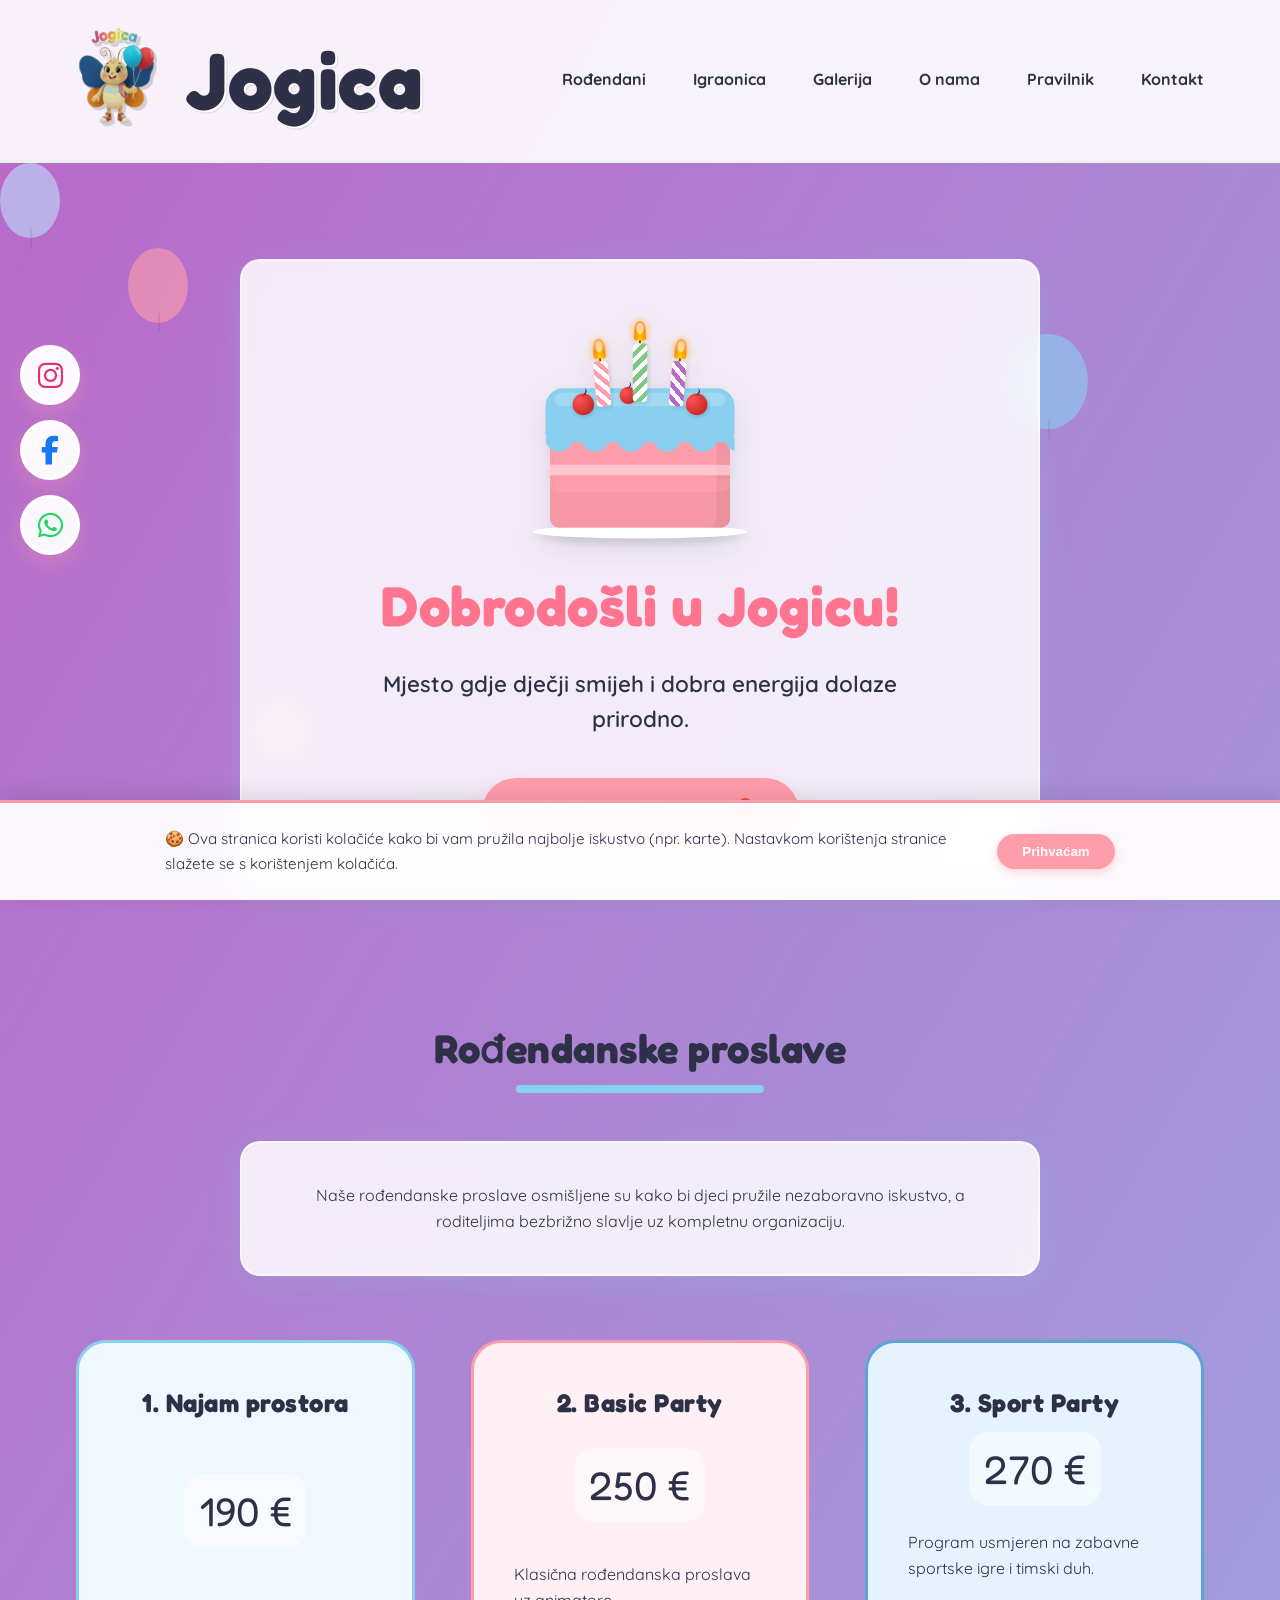
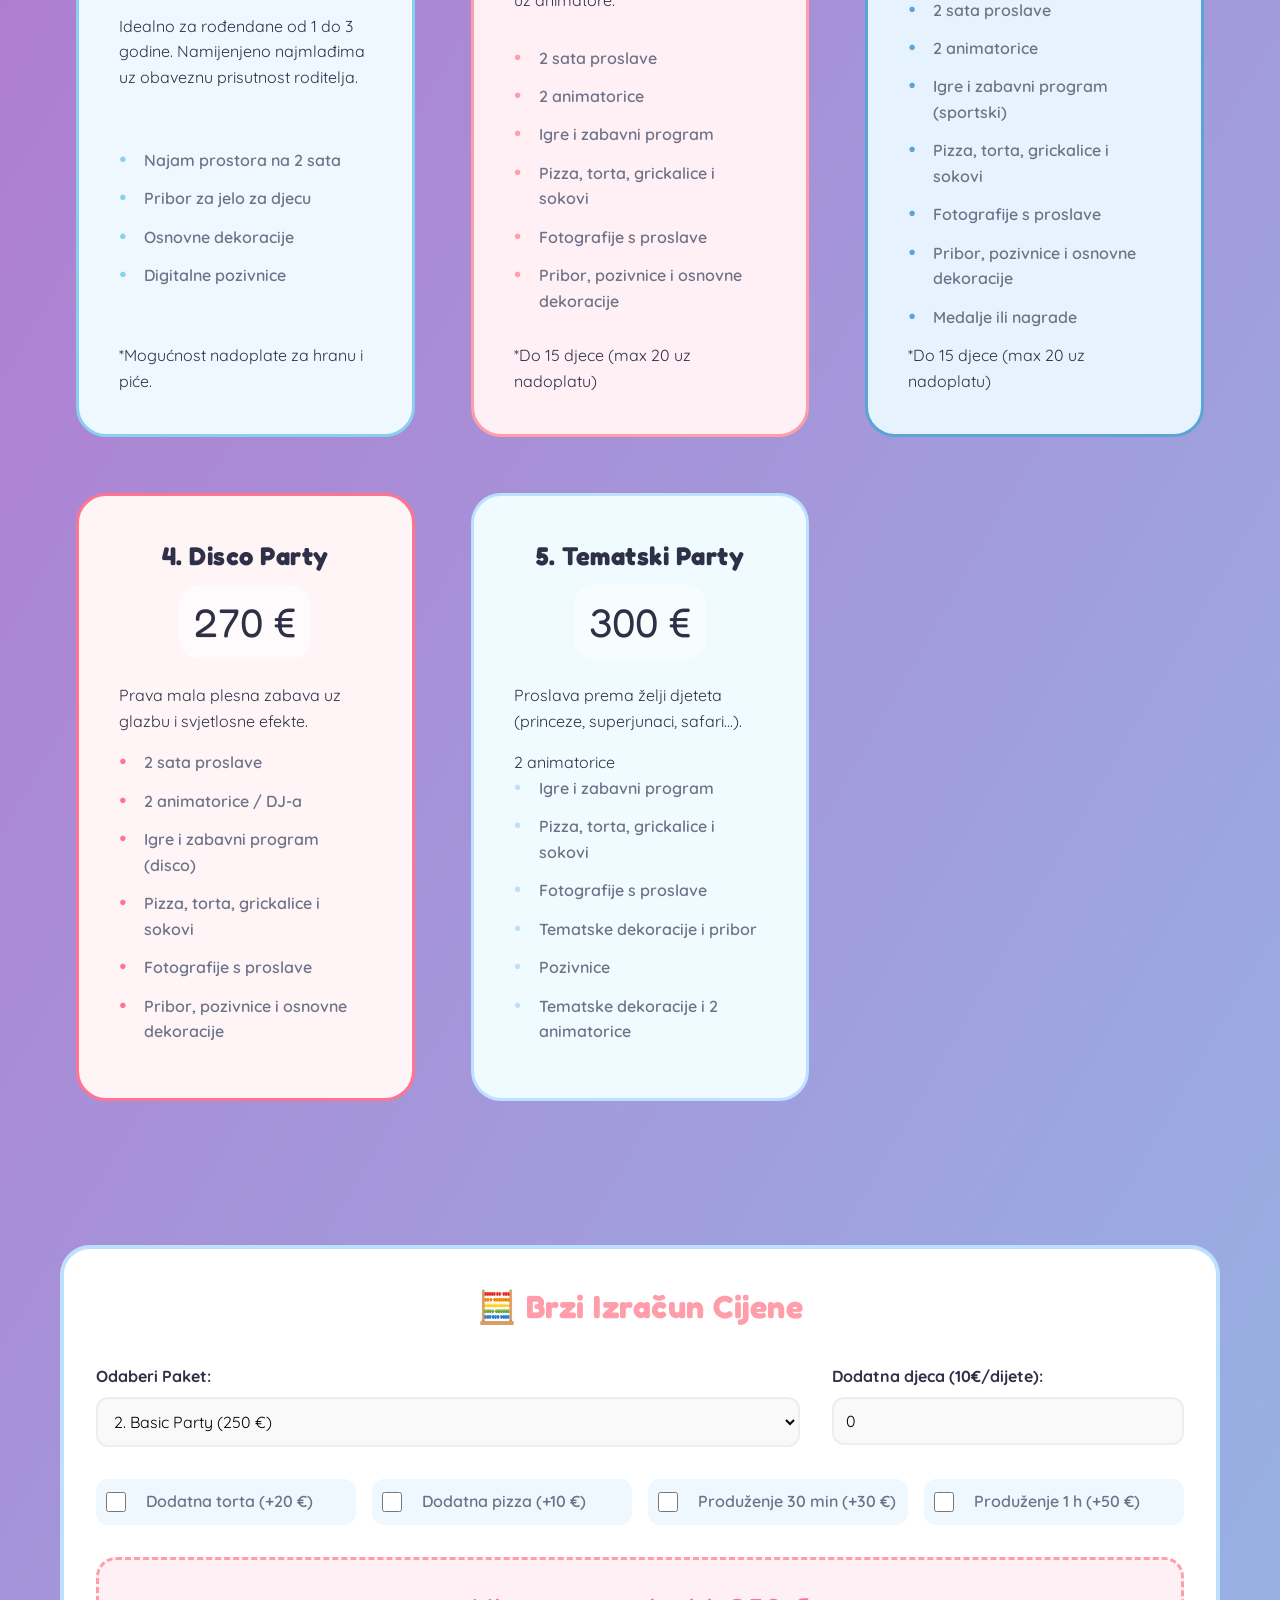
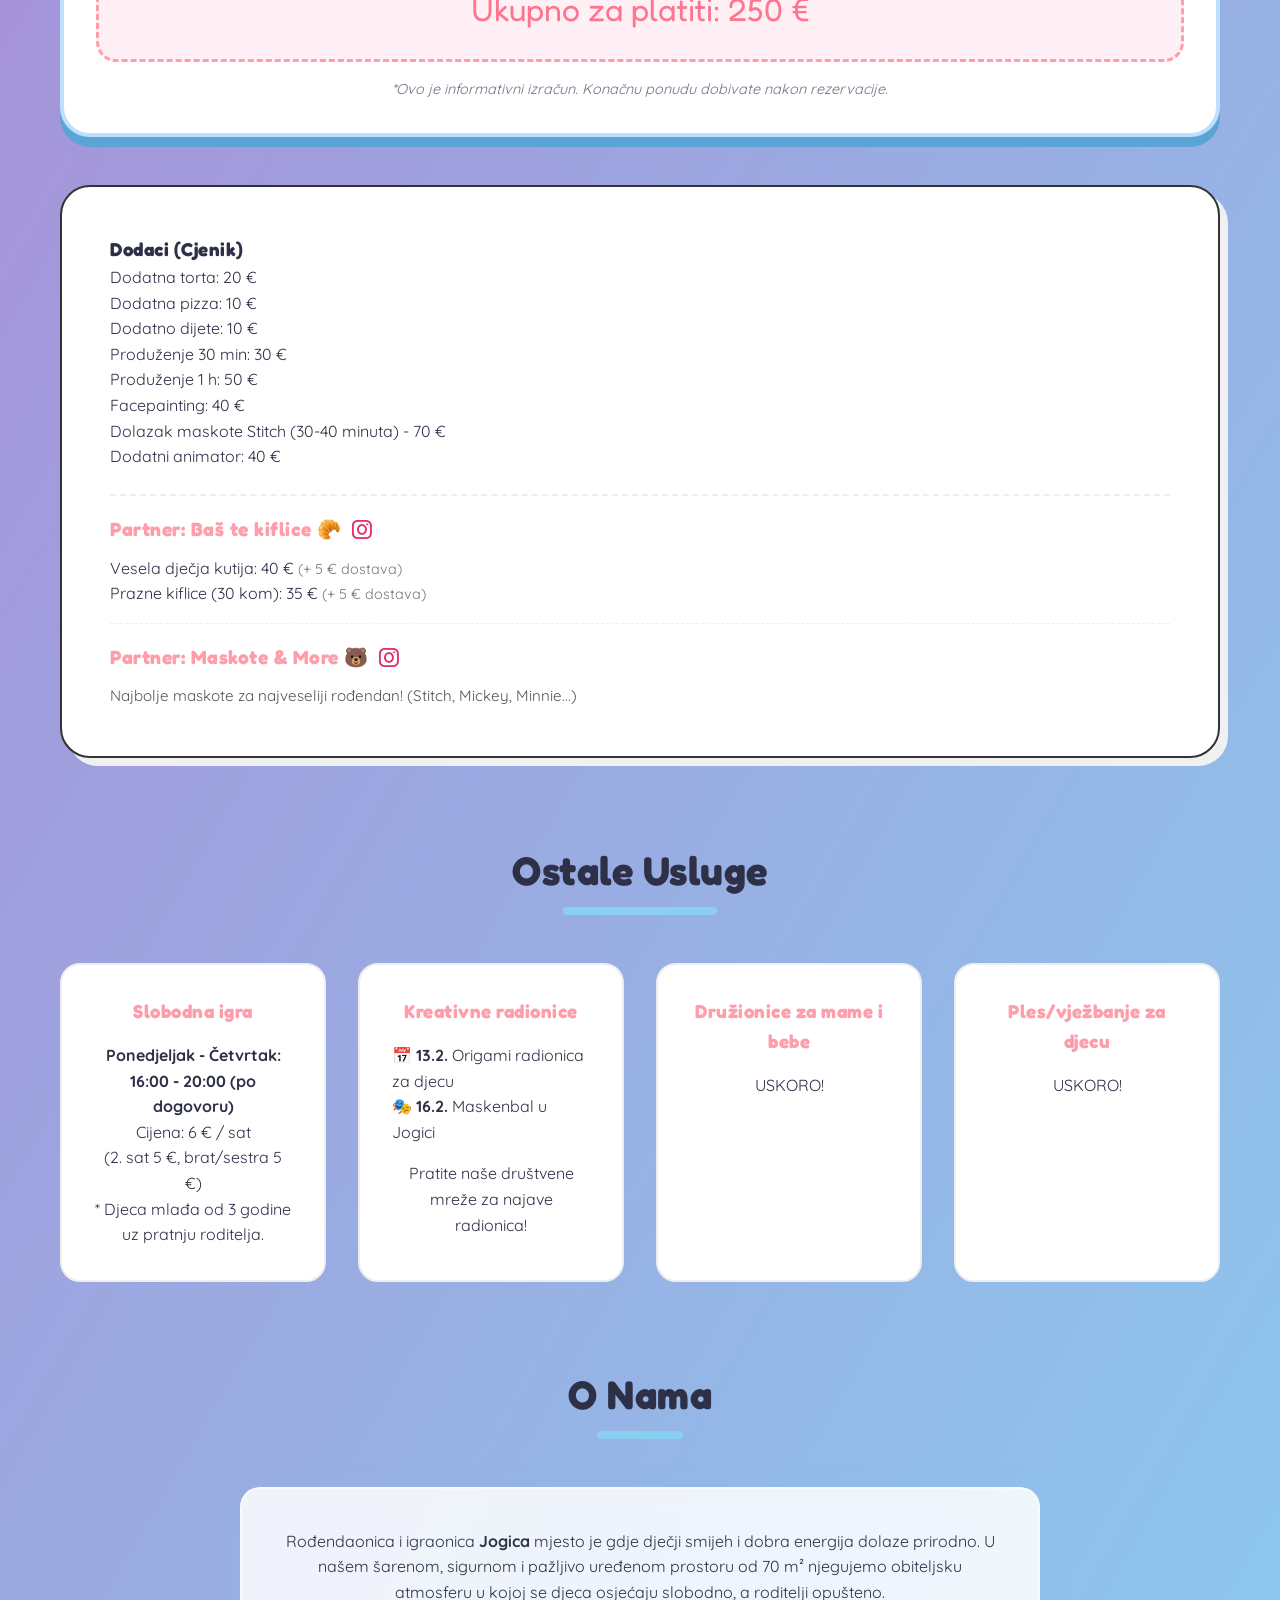
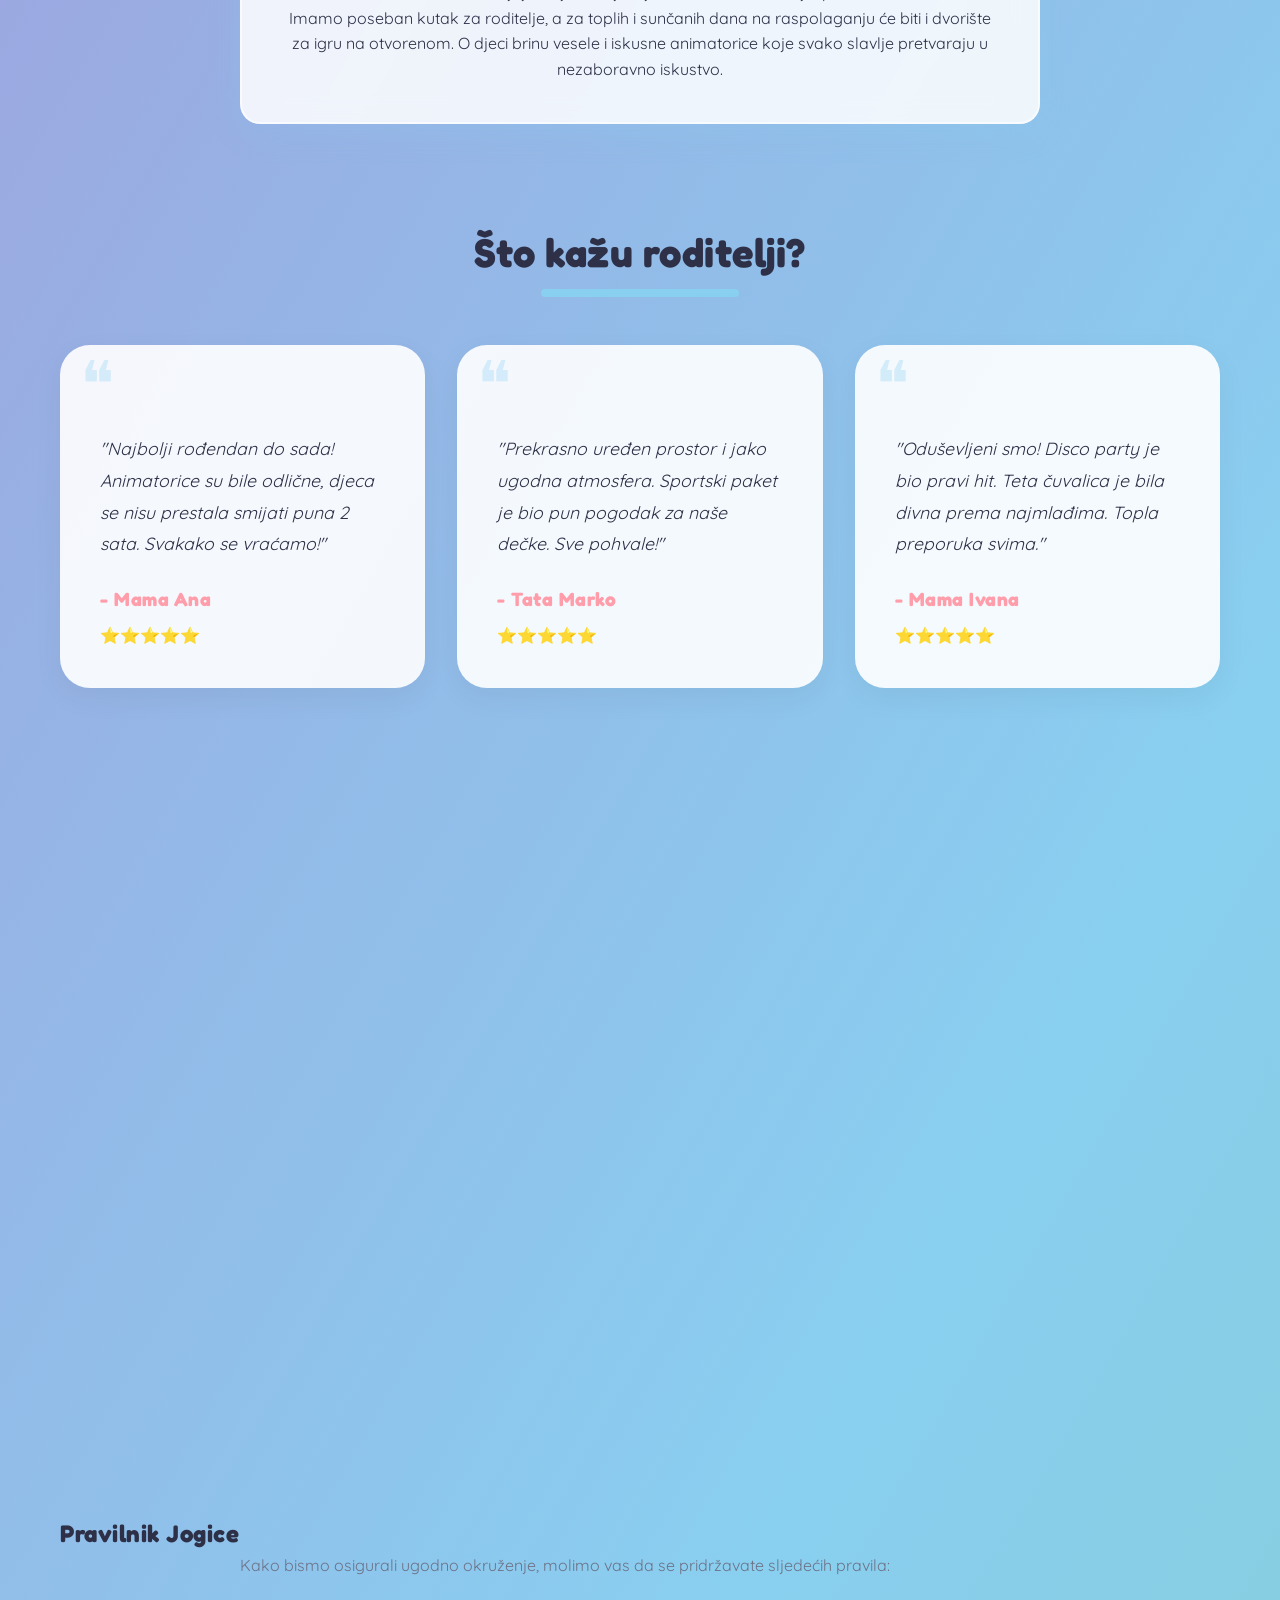
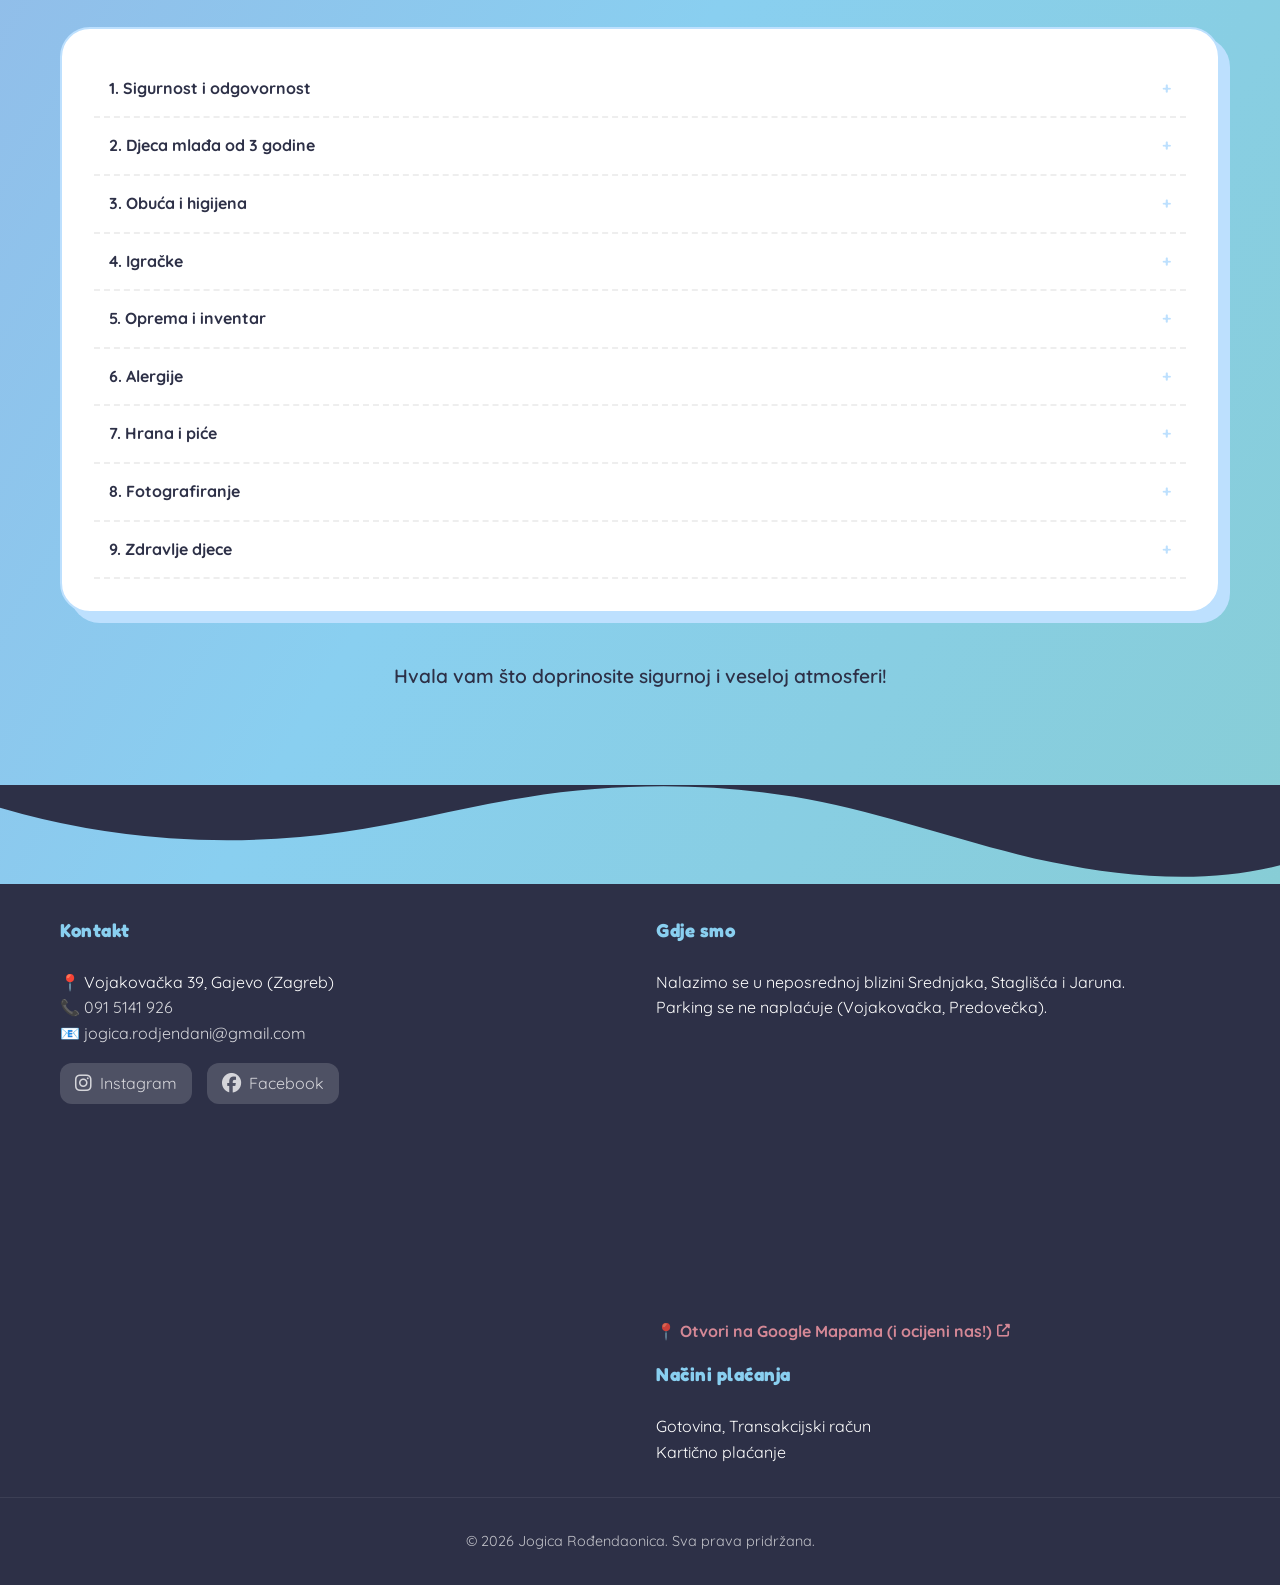
==== index.html @ fac24cbf "Optimize images and add lazy loading to improve performance" ====
<!DOCTYPE html>
<html lang="hr">
<head>
    <meta charset="UTF-8">
    <meta name="viewport" content="width=device-width, initial-scale=1.0">
    
    <!-- SEO Meta Tags -->
    <meta name="description" content="Proslavite nezaboravan dječji rođendan u rođendaonici Jogica u Zagrebu (Gajevo/Jarun). Nudimo tematske, sport i disco proslave uz animatore te svakodnevnu igraonicu. Najbolja zabava za djecu!">
    <meta name="keywords" content="rođendaonica zagreb, igraonica zagreb, dječji rođendani, proslava rođendana, gajevo, jarun, animatori za djecu, disco party, sportski rođendan">
    <meta name="author" content="Jogica">

    <!-- Open Graph / Facebook & WhatsApp (Kako link izgleda kad se dijeli) -->
    <meta property="og:type" content="website">
    <meta property="og:url" content="https://www.jogica.com.hr/">
    <meta property="og:title" content="Jogica - Najbolja Dječja Rođendaonica u Zagrebu">
    <meta property="og:description" content="Rezervirajte nezaboravan rođendan! Sport, Disco ili Tematski party. Igraonica na Jarunu/Gajevom. Klikni za cjenik i pakete!">
    <meta property="og:image" content="https://www.jogica.com.hr/Jogica2png-removebg-preview.png">
    <meta property="og:locale" content="hr_HR">
    
    <link rel="icon" type="image/png" href="Jogica2png-removebg-preview.png">
    <title>Jogica - Dječja Rođendaonica i Igraonica Zagreb | Gajevo & Jarun</title>
    <link rel="stylesheet" href="style.css">
    <link rel="preconnect" href="https://fonts.googleapis.com">
    <link rel="preconnect" href="https://fonts.gstatic.com" crossorigin>
    <link href="https://fonts.googleapis.com/css2?family=Fredoka:wght@300;400;600&family=Quicksand:wght@400;600;700&display=swap&subset=latin-ext" rel="stylesheet">
    <link rel="stylesheet" href="https://cdnjs.cloudflare.com/ajax/libs/font-awesome/6.4.0/css/all.min.css">

    <!-- Canonical URL -->
    <link rel="canonical" href="https://www.jogica.com.hr/">
    
    <!-- SEO & Schema Logic -->
    <script src="seo.js" defer></script>
</head>
<body>

    <header>
        <div class="container header-container">
            <div class="logo">
                <!-- Logo image -->
                <img src="Jogica2png-removebg-preview.png" alt="Jogica Rođendaonica Logo" height="110" width="110" fetchpriority="high"> 
                <h1>Jogica</h1>
            </div>
            <nav>
                <ul>
                    <li><a href="#rodendani">Rođendani</a></li>
                    <li><a href="#igraonica">Igraonica</a></li>
                    <li><a href="galerija.html">Galerija</a></li>
                    <li><a href="#o-nama">O nama</a></li>
                    <li><a href="#pravilnik">Pravilnik</a></li>
                    <li><a href="#kontakt">Kontakt</a></li>
                </ul>
            </nav>
        </div>
    </header>

    <section class="hero">
        <!-- Dekoracije - Baloni i konfeti -->
        <div class="decorations">
            <div class="balloon b-red"></div>
            <div class="balloon b-blue"></div>
            <div class="balloon b-yellow"></div>
            <div class="balloon b-green"></div>
            <div class="confetti c-1"></div>
            <div class="confetti c-2"></div>
            <div class="confetti c-3"></div>
            <div class="confetti c-4"></div>
            <div class="confetti c-5"></div>
        </div>

        <div class="container hero-content">
            <!-- Animated Cake Widget -->
            <div class="cake-box">
                <div class="cake">
                    <div class="icing"></div>
                    <div class="candle candle-1"><div class="flame"></div></div>
                    <div class="candle candle-2"><div class="flame"></div></div>
                    <div class="candle candle-3"><div class="flame"></div></div>
                    <div class="cake-decor">
                        <div class="cherry c1"></div>
                        <div class="cherry c2"></div>
                        <div class="cherry c3"></div>
                    </div>
                </div>
            </div>

            <h2>Dobrodošli u Jogicu!</h2>
            <p>Mjesto gdje dječji smijeh i dobra energija dolaze prirodno.</p>
            <a href="#kontakt" class="btn">Rezerviraj termin 🎈</a>
        </div>
    </section>

    <section id="rodendani" class="services">
        <div class="container">
            <h2 class="section-title">Rođendanske proslave</h2>
            <p class="section-intro">Naše rođendanske proslave osmišljene su kako bi djeci pružile nezaboravno iskustvo, a roditeljima bezbrižno slavlje uz kompletnu organizaciju.</p>

            <div class="packages-grid">
                <!-- Paket 1 -->
                <div class="package-card">
                    <h3>1. Najam prostora</h3>
                    <p class="price">190 €</p>
                    <p class="desc">Idealno za rođendane od 1 do 3 godine. Namijenjeno najmlađima uz obaveznu prisutnost roditelja.</p>
                    <ul>
                        <li>Najam prostora na 2 sata</li>
                        <li>Pribor za jelo za djecu</li>
                        <li>Osnovne dekoracije</li>
                        <li>Digitalne pozivnice</li>
                    </ul>
                    <p class="note">*Mogućnost nadoplate za hranu i piće.</p>
                </div>

                <!-- Paket 2 -->
                <div class="package-card">
                    <h3>2. Basic Party</h3>
                    <p class="price">250 €</p>
                    <p class="desc">Klasična rođendanska proslava uz animatore.</p>
                    <ul>
                        <li>2 sata proslave</li>
                        <li>2 animatorice</li>
                        <li>Igre i zabavni program</li>
                        <li>Pizza, torta, grickalice i sokovi</li>
                        <li>Fotografije s proslave</li>
                        <li>Pribor, pozivnice i osnovne dekoracije</li>
                    </ul>
                    <p class="note">*Do 15 djece (max 20 uz nadoplatu)</p>
                </div>

                <!-- Paket 3 -->
                <div class="package-card featured">
                    <h3>3. Sport Party</h3>
                    <p class="price">270 €</p>
                    <p class="desc">Program usmjeren na zabavne sportske igre i timski duh.</p>
                    <ul>
                        <li>2 sata proslave</li>
                        <li>2 animatorice</li>
                        <li>Igre i zabavni program (sportski)</li>
                        <li>Pizza, torta, grickalice i sokovi</li>
                        <li>Fotografije s proslave</li>
                        <li>Pribor, pozivnice i osnovne dekoracije</li>
                        <li>Medalje ili nagrade</li>
                    </ul>
                    <p class="note">*Do 15 djece (max 20 uz nadoplatu)</p>
                </div>

                <!-- Paket 4 -->
                <div class="package-card">
                    <h3>4. Disco Party</h3>
                    <p class="price">270 €</p>
                    <p class="desc">Prava mala plesna zabava uz glazbu i svjetlosne efekte.</p>
                    <ul>
                        <li>2 sata proslave</li>
                        <li>2 animatorice / DJ-a</li>
                        <li>Igre i zabavni program (disco)</li>
                        <li>Pizza, torta, grickalice i sokovi</li>
                        <li>Fotografije s proslave</li>
                        <li>Pribor, pozivnice i osnovne dekoracije</li>
                    </ul>
                </div>

                <!-- Paket 5 -->
                <div class="package-card">
                    <h3>5. Tematski Party</h3>
                    <p class="price">300 €</p>
                    <p class="desc">Proslava prema želji djeteta (princeze, superjunaci, safari...).</p>
                    <ul>2 animatorice</li>
                        <li>Igre i zabavni program</li>
                        <li>Pizza, torta, grickalice i sokovi</li>
                        <li>Fotografije s proslave</li>
                        <li>Tematske dekoracije i pribor</li>
                        <li>Pozivnice
                        <li>Tematske dekoracije i 2 animatorice</li>
                    </ul>
                </div>
            </div>

            <div class="calculator-section">
                <h3 class="calc-title">🧮 Brzi Izračun Cijene</h3>
                <div class="calculator-box">
                    <div class="calc-row">
                        <div class="form-group">
                            <label for="package-select">Odaberi Paket:</label>
                            <select id="package-select">
                                <option value="190">1. Najam prostora (190 €)</option>
                                <option value="250" selected>2. Basic Party (250 €)</option>
                                <option value="270">3. Sport Party (270 €)</option>
                                <option value="270">4. Disco Party (270 €)</option>
                                <option value="300">5. Tematski Party (300 €)</option>
                            </select>
                        </div>
                        <div class="form-group">
                            <label for="extra-kids">Dodatna djeca (10€/dijete):</label>
                            <input type="number" id="extra-kids" min="0" max="10" value="0">
                        </div>
                    </div>
                    
                    <div class="calc-addons">
                        <label class="checkbox-container">
                            <input type="checkbox" value="20" class="calc-addon">
                            <span class="checkmark"></span> Dodatna torta (+20 €)
                        </label>
                        <label class="checkbox-container">
                            <input type="checkbox" value="10" class="calc-addon">
                            <span class="checkmark"></span> Dodatna pizza (+10 €)
                        </label>
                        <label class="checkbox-container">
                            <input type="checkbox" value="30" class="calc-addon">
                            <span class="checkmark"></span> Produženje 30 min (+30 €)
                        </label>
                        <label class="checkbox-container">
                            <input type="checkbox" value="50" class="calc-addon">
                            <span class="checkmark"></span> Produženje 1 h (+50 €)
                        </label>
                    </div>

                    <div class="total-display">
                        <span>Ukupno za platiti:</span>
                        <span id="calc-total">250</span>
                        <span>€</span>
                    </div>
                    <p class="calc-note">*Ovo je informativni izračun. Konačnu ponudu dobivate nakon rezervacije.</p>
                </div>
            </div>

            <div class="extras">
                <h3>Dodaci (Cjenik)</h3>
                <ul>
                    <li>Dodatna torta: 20 €</li>
                    <li>Dodatna pizza: 10 €</li>
                    <li>Dodatno dijete: 10 €</li>
                    <li>Produženje 30 min: 30 €</li>
                    <li>Produženje 1 h: 50 €</li>
                    <li>Facepainting: 40 €</li>
                    <li>Dolazak maskote Stitch (30-40 minuta) - 70 €</li>
                    <li>Dodatni animator: 40 €</li>
                </ul>

                <div class="partner-section" style="margin-top: 1.5rem; border-top: 2px dashed #eee; padding-top: 1rem;">
                    <h4 style="color: var(--color-primary); margin-bottom: 0.5rem; font-size: 1.2rem; display: flex; align-items: center;">
                        Partner: Baš te kiflice 🥐 
                        <a href="https://www.instagram.com/bas_te_kiflice/" target="_blank" style="margin-left: 10px; color: #E1306C; font-size: 1.4rem; transition: transform 0.2s;" onmouseover="this.style.transform='scale(1.2)'" onmouseout="this.style.transform='scale(1)'" title="Posjetite Instagram">
                            <i class="fab fa-instagram"></i>
                        </a>
                    </h4>
                    <ul>
                        <li>Vesela dječja kutija: 40 € <span style="font-size: 0.9em; color: #777;">(+ 5 € dostava)</span></li>
                        <li>Prazne kiflice (30 kom): 35 € <span style="font-size: 0.9em; color: #777;">(+ 5 € dostava)</span></li>
                    </ul>
                </div>

                <div class="partner-section" style="margin-top: 1rem; border-top: 1px dashed #eee; padding-top: 1rem;">
                    <h4 style="color: var(--color-primary); margin-bottom: 0.5rem; font-size: 1.2rem; display: flex; align-items: center;">
                        Partner: Maskote & More 🐻
                        <a href="https://www.instagram.com/maskote_and_more?igsh=ODZvODVubXhueDNs&utm_source=qr" target="_blank" style="margin-left: 10px; color: #E1306C; font-size: 1.4rem; transition: transform 0.2s;" onmouseover="this.style.transform='scale(1.2)'" onmouseout="this.style.transform='scale(1)'" title="Posjetite Instagram">
                            <i class="fab fa-instagram"></i>
                        </a>
                    </h4>
                    <p style="font-size: 0.95rem; color: #555;">Najbolje maskote za najveseliji rođendan! (Stitch, Mickey, Minnie...)</p>
                </div>
            </div>
        </div>
    </section>

    <section id="igraonica" class="playroom">
        <div class="container">
            <h2 class="section-title">Ostale Usluge</h2>
            
            <div class="service-row">
                <div class="service-item">
                    <h3>Slobodna igra</h3>
                    <p><strong>Ponedjeljak - Četvrtak: 16:00 - 20:00 (po dogovoru)</strong></p>
                    <p>Cijena: 6 € / sat </p>
                    <p>(2. sat 5 €, brat/sestra 5 €)</p>
                    <p class="small">* Djeca mlađa od 3 godine uz pratnju roditelja.</p>
                </div>
                <div class="service-item">
                    <h3>Kreativne radionice</h3>
                    <ul class="workshop-list" style="list-style: none; padding: 0; margin-bottom: 1rem; text-align: left;">
                        <li>📅 <strong>13.2.</strong> Origami radionica za djecu</li>
                        <li>🎭 <strong>16.2.</strong> Maskenbal u Jogici</li>
                    </ul>
                    <p>Pratite naše društvene mreže za najave radionica!</p>
                </div>
                <div class="service-item coming-soon">
                    <h3>Družionice za mame i bebe</h3>
                    <p>USKORO!</p>
                </div>
                <div class="service-item coming-soon">
                    <h3>Ples/vježbanje za djecu</h3>
                    <p>USKORO!</p>
                </div>
            </div>
        </div>
    </section>

    <section id="o-nama" class="about">
        <div class="container">
            <h2 class="section-title">O Nama</h2>
            <div class="about-content">
                <p>Rođendaonica i igraonica <strong>Jogica</strong> mjesto je gdje dječji smijeh i dobra energija dolaze prirodno. U našem šarenom, sigurnom i pažljivo uređenom prostoru od 70 m² njegujemo obiteljsku atmosferu u kojoj se djeca osjećaju slobodno, a roditelji opušteno.</p>
                <p>Imamo poseban kutak za roditelje, a za toplih i sunčanih dana na raspolaganju će biti i dvorište za igru na otvorenom. O djeci brinu vesele i iskusne animatorice koje svako slavlje pretvaraju u nezaboravno iskustvo.</p>
            </div>
        </div>
    </section>

    <section class="testimonials">
        <div class="container">
            <h2 class="section-title">Što kažu roditelji?</h2>
            <div class="testimonial-grid">
                <div class="testimonial-card">
                    <div class="quote-icon">❝</div>
                    <p>"Najbolji rođendan do sada! Animatorice su bile odlične, djeca se nisu prestala smijati puna 2 sata. Svakako se vraćamo!"</p>
                    <h4>- Mama Ana</h4>
                    <div class="stars">⭐⭐⭐⭐⭐</div>
                </div>
                <div class="testimonial-card">
                    <div class="quote-icon">❝</div>
                    <p>"Prekrasno uređen prostor i jako ugodna atmosfera. Sportski paket je bio pun pogodak za naše dečke. Sve pohvale!"</p>
                    <h4>- Tata Marko</h4>
                    <div class="stars">⭐⭐⭐⭐⭐</div>
                </div>
                <div class="testimonial-card">
                    <div class="quote-icon">❝</div>
                    <p>"Oduševljeni smo! Disco party je bio pravi hit. Teta čuvalica je bila divna prema najmlađima. Topla preporuka svima."</p>
                    <h4>- Mama Ivana</h4>
                    <div class="stars">⭐⭐⭐⭐⭐</div>
                </div>
            </div>
        </div>
    </section>

    <section id="galerija" class="gallery-preview" style="text-align: center; padding: 4rem 1rem; background-color: var(--color-bg);">
        <div class="container">
            <h2 class="section-title">Galerija</h2>
            <p class="section-intro">Želite vidjeti više? Zavirite u našu fotogaleriju!</p>
            
            <div class="gallery-preview-grid" style="display: grid; grid-template-columns: repeat(auto-fit, minmax(150px, 1fr)); gap: 1rem; max-width: 800px; margin: 2rem auto; opacity: 0.8;">
                <!-- Samo 4 male slike kao "teaser" -->
                <img src="Galerija/slika1.jpg" style="width: 100%; border-radius: 10px; aspect-ratio: 1; object-fit: cover;" alt="Preview 1" loading="lazy" decoding="async">
                <img src="Galerija/slika3.jpg" style="width: 100%; border-radius: 10px; aspect-ratio: 1; object-fit: cover;" alt="Preview 2" loading="lazy" decoding="async">
                <img src="Galerija/slika7.jpg" style="width: 100%; border-radius: 10px; aspect-ratio: 1; object-fit: cover;" alt="Preview 3" loading="lazy" decoding="async">
                <img src="Galerija/slika10.jpeg" style="width: 100%; border-radius: 10px; aspect-ratio: 1; object-fit: cover;" alt="Preview 4" loading="lazy" decoding="async">
            </div>

            <a href="galerija.html" class="btn" style="margin-top: 1rem;">📂 Otvori cijelu galeriju</a>
        </div>
    </section>

    <section id="pravilnik" class="rules">
        <div class="container">
            <h2>Pravilnik Jogice</h2>
            <p class="rules-intro">Kako bismo osigurali ugodno okruženje, molimo vas da se pridržavate sljedećih pravila:</p>
            
            <div class="rule-list">
                <details>
                    <summary>1. Sigurnost i odgovornost</summary>
                    <p>Roditelji/skrbnici su odgovorni za svoju djecu tijekom boravka u igraonici. Jogica ne preuzima odgovornost za eventualne ozljede.</p>
                </details>
                <details>
                    <summary>2. Djeca mlađa od 3 godine</summary>
                    <p>Djeca mlađa od 3 godine ne mogu boraviti u igraonici bez pratnje roditelja ili druge odrasle osobe.</p>
                </details>
                <details>
                    <summary>3. Obuća i higijena</summary>
                    <p>Ulazak je moguć isključivo bez obuće (obavezne čarapice / papučice). Molimo pazite na osobnu higijenu i zdravlje.</p>
                </details>
                <details>
                    <summary>4. Igračke</summary>
                    <p>Igračke se ne smiju iznositi van. Molimo ne donositi vlastite igračke radi sigurnosti i mogućih oštećenja.</p>
                </details>
                <details>
                    <summary>5. Oprema i inventar</summary>
                    <p>Molimo čuvajte opremu. Namjerno oštećenje može rezultirati naknadom štete.</p>
                </details>
                <details>
                    <summary>6. Alergije</summary>
                    <p>Osoblje mora biti obaviješteno o alergijama, ali odgovornost praćenja ostaje na roditeljima.</p>
                </details>
                <details>
                    <summary>7. Hrana i piće</summary>
                    <p>Konzumacija je dozvoljena samo na predviđenim mjestima.</p>
                </details>
                <details>
                    <summary>8. Fotografiranje</summary>
                    <p>Fotografiranje tuđe djece samo uz suglasnost. Promotivne fotografije Jogice štite identitet djece.</p>
                </details>
                <details>
                    <summary>9. Zdravlje djece</summary>
                    <p>Molimo ne dovodite bolesnu djecu (temperatura, osip, zarazne bolesti) radi zaštite drugih.</p>
                </details>
            </div>
            <p style="text-align: center; margin-top: 3rem; font-size: 1.2rem; font-weight: 600;">Hvala vam što doprinosite sigurnoj i veseloj atmosferi!</p>
        </div>
    </section>

    <footer id="kontakt">
        <div class="custom-shape-divider-top-1">
            <svg data-name="Layer 1" xmlns="http://www.w3.org/2000/svg" viewBox="0 0 1200 120" preserveAspectRatio="none">
                <path d="M321.39,56.44c58-10.79,114.16-30.13,172-41.86,82.39-16.72,168.19-17.73,250.45-.39C823.78,31,906.67,72,985.66,92.83c70.05,18.48,146.53,26.09,214.34,3V0H0V27.35A600.21,600.21,0,0,0,321.39,56.44Z" class="shape-fill"></path>
            </svg>
        </div>

        <div class="container footer-content">
            <div class="contact-info">
                <h3>Kontakt</h3>
                <p>📍 Vojakovačka 39, Gajevo (Zagreb)</p>
                <p>📞 <a href="tel:09151419526">091 5141 926</a></p>
                <p>📧 <a href="mailto:jogica.rodjendani@gmail.com">jogica.rodjendani@gmail.com</a></p>
                <div class="socials">
                    <a href="https://www.instagram.com/jogica_rodjendani?igsh=eXF3aDRub3l2bG05" target="_blank"><i class="fab fa-instagram"></i> Instagram</a>
                    <a href="https://www.facebook.com/profile.php?id=61586480799781" target="_blank"><i class="fab fa-facebook"></i> Facebook</a>
                </div>
            </div>
            <div class="location">
                <h3>Gdje smo</h3>
                <p>Nalazimo se u neposrednoj blizini Srednjaka, Staglišća i Jaruna.</p>
                <p style="margin-bottom: 1.5rem;">Parking se ne naplaćuje (Vojakovačka, Predovečka).</p>
                <!-- Google Maps Embed -->
                <div class="map-placeholder">
                    <iframe 
                        src="https://www.google.com/maps/embed?pb=!1m18!1m12!1m3!1d2781.7977464165565!2d15.9317586!3d45.7903259!2m3!1f0!2f0!3f0!3m2!1i1024!2i768!4f13.1!3m3!1m2!1s0x4765d1d64024345d%3A0xc6383607062130e5!2sVojakova%C4%8Dka%20ul.%2039%2C%2010000%2C%20Zagreb!5e0!3m2!1shr!2shr!4v1709650000000!5m2!1shr!2shr" 
                        width="100%" 
                        height="250" 
                        style="border:0; border-radius: 15px;" 
                        allowfullscreen="" 
                        loading="lazy" 
                        referrerpolicy="no-referrer-when-downgrade">
                    </iframe>
                </div>
                
                <!-- Google Maps Link -->
                <p style="margin-top: 1rem;">
                    <a href="https://maps.app.goo.gl/H48i4TfyJAnVXXnC7" target="_blank" style="color: var(--color-primary); font-weight: bold; display: inline-flex; align-items: center; gap: 5px;">
                         📍 Otvori na Google Mapama (i ocijeni nas!) <i class="fas fa-external-link-alt" style="font-size: 0.8em;"></i>
                    </a>
                </p>

                <!-- Payment Methods Placeholder -->
                 <div style="margin-top: 1rem;">
                    <h3>Načini plaćanja</h3>
                    <p>Gotovina, Transakcijski račun</p>
                    <p>Kartično plaćanje</p>
                 </div>
            </div>
        </div>
        <div class="copyright">
            <p>&copy; 2026 Jogica Rođendaonica. Sva prava pridržana.</p>
        </div>
    </footer>

    <div class="social-sidebar">
        <a href="https://www.instagram.com/jogica_rodjendani?igsh=eXF3aDRub3l2bG05" target="_blank" class="social-icon instagram" aria-label="Instagram">
            <i class="fab fa-instagram"></i>
        </a>
        <a href="https://www.facebook.com/profile.php?id=61586480799781" target="_blank" class="social-icon facebook" aria-label="Facebook">
            <i class="fab fa-facebook-f"></i>
        </a>
        <a href="https://wa.me/385915141926" target="_blank" class="social-icon whatsapp" aria-label="WhatsApp">
            <i class="fab fa-whatsapp"></i>
        </a>
    </div>

    <button id="scrollToTopBtn" title="Go to top">⬆️</button>

    <!-- Cookie Consent Banner -->
    <div id="cookieBanner" class="cookie-banner">
        <p>🍪 Ova stranica koristi kolačiće kako bi vam pružila najbolje iskustvo (npr. karte). Nastavkom korištenja stranice slažete se s korištenjem kolačića.</p>
        <button id="acceptCookies" class="cookie-btn">Prihvaćam</button>
    </div>

    <!-- Lightbox Modal -->
    <div id="lightbox" class="lightbox">
        <button class="lightbox-close">&times;</button>
        <img class="lightbox-content" id="lightbox-img" alt="Uvećana slika">
        <div id="lightbox-caption" class="lightbox-caption"></div>
    </div>

    <script src="script.js"></script>
</body>
</html>
---- style.css ----
:root {
    /* Candy Color Palette - Baby Blue & Rose Edition */
    --color-bg: #FDFCF5; /* Soft warm white */
    --color-primary: #FF9EAA; /* Baby Rose - main */
    --color-primary-dark: #FF758F;
    --color-secondary: #89CFF0; /* Baby Blue - main */
    --color-secondary-dark: #5CA4D6;
    --color-accent: #BDE0FE; /* Light Baby Blue */
    --color-success: #FFC4D6; /* Light Baby Rose */
    --color-text: #2D3047;
    --color-text-light: #6D7287;
    
    /* Layout */
    --radius-xl: 30px;
    --radius-lg: 20px;
    --radius-md: 12px;
    
    /* Typography */
    --font-heading: 'Fredoka', 'Quicksand', sans-serif;
    --font-body: 'Quicksand', sans-serif;
}

* {
    box-sizing: border-box;
    margin: 0;
    padding: 0;
}

html {
    scroll-behavior: smooth;
    scroll-padding-top: 100px; /* Offset for sticky header */
    overflow-x: hidden; /* Critical for mobile */
    width: 100%;
}

body {
    font-family: var(--font-body);
    /* Dynamic Candy Gradient - Matching the cheerful logo colors */
    background: linear-gradient(300deg, #FF9EAA, #FFD54F, #81C784, #89CFF0, #BA68C8);
    background-size: 300% 300%;
    animation: gradientBG 20s ease infinite;
    will-change: background-position;
    color: var(--color-text);
    line-height: 1.6;
    overflow-x: hidden;
    width: 100%;
}

@keyframes gradientBG {
    0% { background-position: 0% 50%; }
    50% { background-position: 100% 50%; }
    100% { background-position: 0% 50%; }
}

h1, h2, h3, h4 {
    font-family: var(--font-heading);
    color: var(--color-text);
    letter-spacing: 0.5px;
}

a {
    text-decoration: none;
}

ul {
    list-style: none;
}

.container {
    max-width: 1200px;
    margin: 0 auto;
    padding: 0 20px;
}

/* --- PLAYFUL HEADER --- */
header {
    background: rgba(255,255,255,0.9);
    backdrop-filter: blur(8px);
    padding: 1rem 0;
    position: sticky;
    top: 0;
    z-index: 1000;
    border-bottom: 3px solid #F0F0F0;
}

.header-container {
    display: flex;
    justify-content: space-between;
    align-items: center;
}

.logo {
    font-size: 2.5rem;
    font-weight: 700;
    color: var(--color-primary);
    display: flex;
    align-items: center;
    text-shadow: 2px 2px 0px #FFF, 3px 3px 0px rgba(0,0,0,0.1);
    transition: transform 0.3s ease;
}

.logo:hover {
    transform: scale(1.02);
}

.logo img {
    height: 110px;
    margin-right: 15px;
    filter: drop-shadow(3px 3px 0px rgba(0,0,0,0.15));
    transition: transform 0.4s cubic-bezier(0.34, 1.56, 0.64, 1);
}

.logo:hover img {
    transform: rotate(10deg) scale(1.1);
}

nav ul {
    display: flex;
    gap: 15px;
}

nav a {
    color: var(--color-text);
    font-weight: 700;
    padding: 8px 16px;
    border-radius: var(--radius-md);
    transition: all 0.2s cubic-bezier(0.68, -0.55, 0.27, 1.55);
}

nav a:hover {
    background-color: var(--color-accent);
    color: #fff;
    transform: translateY(-3px);
    box-shadow: 0 4px 0 #0FA9E6; /* 3D Border Bottom */
}

nav a.active-link {
    color: var(--color-primary);
}

/* --- HERO SECTION WITH BOUNCE & FLOAT --- */
.hero {
    text-align: center;
    padding: 6rem 1rem;
    position: relative;
    overflow: hidden;
}

.hero h2 {
    font-size: 3.5rem;
    margin-bottom: 1rem;
    color: var(--color-text);
    /* Entrance Animation */
    animation: fadeInUp 0.8s ease-out;
}

.hero p {
    font-size: 1.4rem;
    margin-bottom: 2.5rem;
    color: var(--color-text-light);
    max-width: 600px;
    margin-left: auto;
    margin-right: auto;
    animation: fadeInUp 0.8s ease-out 0.2s backwards;
}

/* 3D Poppy Button */
.btn {
    display: inline-block;
    background-color: var(--color-primary);
    color: white;
    font-family: var(--font-heading);
    font-size: 1.25rem;
    padding: 15px 40px;
    border-radius: 50px;
    border: none;
    border-bottom: 6px solid var(--color-primary-dark);
    transition: all 0.1s;
    cursor: pointer;
    box-shadow: 0 10px 20px rgba(255, 139, 167, 0.3);
    animation: fadeInUp 0.8s ease-out 0.4s backwards;
    text-transform: uppercase;
    letter-spacing: 1px;
}

.btn:hover {
    transform: translateY(-2px);
    filter: brightness(110%);
}

.btn:active {
    transform: translateY(4px);
    border-bottom-width: 0;
    box-shadow: none;
}

/* Decorations - Floating Elements */
.decorations {
    position: absolute;
    top: 0; left: 0; width: 100%; height: 100%;
    pointer-events: none;
    z-index: -1;
}

/* Reusing balloon classes with new style */
.balloon {
    position: absolute;
    width: 60px; height: 75px;
    background: var(--color-accent);
    border-radius: 50%;
    opacity: 0.6;
    animation: float 6s ease-in-out infinite;
}
.balloon::after {
    content:''; position: absolute; bottom: -10px; left: 50%;
    width: 2px; height: 20px; background: rgba(0,0,0,0.1);
}

.b-red { top: 10%; left: 10%; background: var(--color-primary); animation-delay: 0s; } /* Rose */
.b-blue { top: 20%; right: 15%; background: var(--color-secondary); animation-delay: 1s; width: 80px; height: 95px; } /* Blue */
.b-yellow { bottom: 30%; left: 20%; background: var(--color-success); animation-delay: 2s; width: 50px; height: 60px;} /* Light Rose */

@keyframes float {
    0%, 100% { transform: translateY(0); }
    50% { transform: translateY(-20px); }
}

@keyframes fadeInUp {
    from { opacity: 0; transform: translateY(30px); }
    to { opacity: 1; transform: translateY(0); }
}

/* --- FEATURES / PACKAGES --- */
.section-title {
    text-align: center;
    font-size: 2.5rem;
    margin: 0 auto 3rem;
    color: var(--color-text);
    position: relative;
    display: table; /* Ensures width fits content for the underline */
}
.section-title::after {
    content: '';
    display: block;
    width: 60%;
    height: 8px;
    background: var(--color-secondary);
    border-radius: 4px;
    margin: 5px auto 0;
}

.packages-grid {
    display: grid;
    grid-template-columns: repeat(auto-fit, minmax(280px, 1fr));
    gap: 2.5rem;
    padding-bottom: 4rem;
}

/* Playful Cards */
.package-card {
    background: #fff;
    border-radius: var(--radius-xl);
    padding: 2.5rem;
    position: relative;
    border: 3px solid #F0F0F0;
    /* transition removed to stop animation */
    height: 100%; /* Ensure full height */
    display: flex;
    flex-direction: column;
    justify-content: space-between; /* This will help align content if needed too */
}

.package-card:hover {
    /* transform removed to stop movement */
    border-color: var(--color-accent);
    box-shadow: 0 20px 40px rgba(0,0,0,0.08);
}

/* Unique colors for cards using nth-child */
.package-card:nth-child(1) { border-color: var(--color-secondary); background: #F0F8FF; } /* Blue */
.package-card:nth-child(2) { border-color: var(--color-primary); background: #FFF0F5; } /* Rose */
.package-card:nth-child(3) { border-color: var(--color-secondary-dark); background: #E6F3FF; } /* Featured Blue - Scaled removed */
.package-card:nth-child(4) { border-color: var(--color-primary-dark); background: #FFF5F7; } /* Rose */
.package-card:nth-child(5) { border-color: var(--color-accent); background: #F0FBFF; } /* Light Blue */

.package-card h3 {
    font-size: 1.6rem;
    margin-bottom: 0.5rem;
    text-align: center;
}

.package-card .price {
    font-family: var(--font-heading);
    font-size: 2.5rem;
    color: var(--color-text);
    margin-bottom: 1.5rem;
    display: block; /* Changed for centering */
    width: fit-content; /* Ensure background only covers text */
    margin-left: auto; /* Center horizontal */
    margin-right: auto; /* Center horizontal */
    padding: 5px 15px;
    background: rgba(255,255,255,0.5);
    border-radius: var(--radius-lg);
}

.package-card ul {
    margin-top: 1rem;
}

.package-card li {
    margin-bottom: 0.8rem;
    padding-left: 25px;
    position: relative;
    font-family: var(--font-body);
    font-weight: 600;
    color: var(--color-text-light);
}

.package-card li::before {
    content: '●';
    color: currentColor; /* Inherit color from card accent */
    position: absolute;
    left: 0;
    font-size: 0.8rem;
}

/* Colored markers match card borders */
.package-card:nth-child(1) li::before { color: var(--color-secondary); }
.package-card:nth-child(2) li::before { color: var(--color-primary); }
.package-card:nth-child(3) li::before { color: var(--color-secondary-dark); }
.package-card:nth-child(4) li::before { color: var(--color-primary-dark); }
.package-card:nth-child(5) li::before { color: var(--color-accent); }

/* --- CALCULATOR STYLES --- */
.calculator-section {
    background: #fff;
    border-radius: var(--radius-xl);
    padding: 2rem;
    margin: 3rem 0;
    border: 4px solid var(--color-accent);
    box-shadow: 0 10px 0 var(--color-secondary-dark);
}

.calc-title {
    text-align: center;
    color: var(--color-primary);
    margin-bottom: 2rem;
    font-size: 2rem;
}

.calc-row {
    display: grid;
    grid-template-columns: 2fr 1fr;
    gap: 2rem;
    margin-bottom: 2rem;
}

.form-group label {
    display: block;
    margin-bottom: 0.5rem;
    font-weight: 700;
    color: var(--color-text);
}

select, input[type="number"] {
    width: 100%;
    padding: 12px;
    border: 2px solid #EEE;
    border-radius: var(--radius-md);
    font-family: var(--font-body);
    font-size: 1rem;
    background: #F9F9F9;
}

.calc-addons {
    display: grid;
    grid-template-columns: repeat(auto-fit, minmax(200px, 1fr));
    gap: 1rem;
    margin-bottom: 2rem;
}

.checkbox-container {
    display: flex;
    align-items: center;
    cursor: pointer;
    font-weight: 600;
    color: var(--color-text-light);
    gap: 10px;
    padding: 10px;
    background: #F0F8FF;
    border-radius: var(--radius-md);
    transition: 0.2s;
}

.checkbox-container:hover {
    background: var(--color-accent);
    color: #fff;
}

.checkbox-container input {
    width: 20px;
    height: 20px;
    accent-color: var(--color-primary);
}

.total-display {
    text-align: center;
    font-size: 2rem;
    font-family: var(--font-heading);
    color: var(--color-primary-dark);
    padding: 1.5rem;
    background: #FFF0F5;
    border-radius: var(--radius-lg);
    border: 3px dashed var(--color-primary);
}

.calc-note {
    text-align: center;
    font-size: 0.9rem;
    color: var(--color-text-light);
    margin-top: 1rem;
    font-style: italic;
}

/* --- TESTIMONIALS --- */
.testimonials {
    padding: 4rem 0;
}

.testimonial-grid {
    display: grid;
    grid-template-columns: repeat(auto-fit, minmax(300px, 1fr));
    gap: 2rem;
}

.testimonial-card {
    background: rgba(255,255,255,0.9);
    padding: 2.5rem;
    border-radius: var(--radius-xl);
    position: relative;
    box-shadow: 0 10px 30px rgba(0,0,0,0.05);
    transition: 0.3s;
}

.testimonial-card:nth-child(even) {
    transform: translateY(20px);
}

.testimonial-card:hover {
    transform: scale(1.05) translateY(-10px);
    z-index: 10;
}

.quote-icon {
    font-size: 4rem;
    color: var(--color-secondary);
    opacity: 0.3;
    position: absolute;
    top: -10px;
    left: 20px;
    font-family: serif;
}

.testimonial-card p {
    font-size: 1.1rem;
    font-style: italic;
    color: var(--color-text);
    margin-bottom: 1.5rem;
    line-height: 1.8;
    margin-top: 3rem; /* Increased spacing for quote icon to start line lower */
}

.testimonial-card h4 {
    color: var(--color-primary);
    font-size: 1.2rem;
}

.stars {
    margin-top: 0.5rem;
    font-size: 1rem;
}

@media (max-width: 768px) {
    .calc-row { grid-template-columns: 1fr; }
    .testimonial-card:nth-child(even) { transform: none; }
}

/* --- EXTRAS & PLAYROOM --- */
.extras {
    background: #fff;
    border-radius: var(--radius-xl);
    padding: 3rem;
    box-shadow: 8px 8px 0px #F0F0F0;
    border: 2px solid #333;
    margin-top: 3rem;
}

.service-row {
    display: grid;
    grid-template-columns: repeat(auto-fit, minmax(240px, 1fr));
    gap: 2rem;
}

.service-item {
    background: #FFF;
    padding: 2rem;
    border-radius: var(--radius-lg);
    border: 2px solid #EEE;
    text-align: center;
    transition: 0.3s;
}

.service-item:hover {
    border-color: var(--color-primary);
    transform: rotate(2deg);
}

.service-item h3 {
    color: var(--color-primary);
    margin-bottom: 1rem;
}

/* Additional spacing section titles */
#igraonica, #o-nama {
    padding-top: 5rem;
}

/* --- RULES --- */
.rules {
    padding: 4rem 0 12rem 0; /* Extra bottom padding to prevent overlap with wave footer */
}

.rules-intro {
    text-align: left;
    font-size: 1rem; /* Smaller text as requested */
    max-width: 800px;
    margin: 0 auto 3rem auto; /* Centered with generous bottom spacing */
    color: var(--color-text-light);
    line-height: 1.6;
}

.rule-list {
    background: #FFF;
    border-radius: var(--radius-xl);
    padding: 2rem;
    border: 2px solid var(--color-accent);
    box-shadow: 10px 10px 0px var(--color-accent);
}

details {
    padding: 15px;
    border-bottom: 2px dashed #EEE;
    cursor: pointer;
    transition: 0.3s;
}
details:hover { background: #F9F9F9; }
details[open] { background: #E0F7FA; border-radius: var(--radius-md); border-bottom: none; margin-bottom: 10px; }

summary {
    font-weight: 700;
    color: var(--color-text);
    outline: none;
    list-style: none;
}
summary::-webkit-details-marker { display: none; } /* Hide default marker */
summary::after { content: '+'; float: right; font-weight: 800; color: var(--color-accent); }
details[open] summary::after { content: '-'; color: var(--color-primary); }


/* --- FOOTER --- */
footer {
    background: var(--color-text);
    color: #fff;
    padding: 0 0 2rem; /* Adjusted padding for wave */
    margin-top: 0; /* Removing margin to fit wave */
    position: relative;
}

/* Wave Divider */
.custom-shape-divider-top-1 {
    position: absolute;
    top: 0;
    left: 0;
    width: 100%;
    overflow: hidden;
    line-height: 0;
    transform: translateY(-99%); /* Move it up to sit on top */
}

.custom-shape-divider-top-1 svg {
    position: relative;
    display: block;
    width: calc(100% + 1.3px);
    height: 100px; /* Wave height */
}

.custom-shape-divider-top-1 .shape-fill {
    fill: var(--color-text);
}

.footer-content {
    padding-top: 2rem;
}

.footer-content h3 { color: var(--color-secondary); margin-bottom: 1.5rem; }
.footer-content a { color: #FFF; opacity: 0.8; }
.footer-content a:hover { opacity: 1; color: var(--color-secondary); }

/* Scroll To Top Button */
#scrollToTopBtn {
    display: none; /* Hidden by default */
    position: fixed;
    bottom: 30px;
    right: 30px;
    z-index: 99;
    font-size: 1.5rem;
    border: none;
    outline: none;
    background-color: var(--color-primary);
    color: white;
    cursor: pointer;
    padding: 15px;
    border-radius: 50%;
    box-shadow: 0 4px 10px rgba(0,0,0,0.2);
    transition: all 0.3s;
    width: 60px;
    height: 60px;
}

#scrollToTopBtn:hover {
    background-color: var(--color-primary-dark);
    transform: translateY(-5px);
}

.map-placeholder iframe {
    border-radius: var(--radius-lg);
    border: 4px solid #FFF;
}

/* --- ANIMATIONS FOR SCRIPT --- */
.balloon-anim {
    position: fixed;
    border-radius: 50%;
    z-index: -1;
    animation: floatUp 15s linear forwards; /* Slowed down from 10s */
    opacity: 0.7;
    box-shadow: inset -5px -5px 10px rgba(0,0,0,0.1);
    will-change: transform, opacity; /* Performance Boost */
}

.balloon-anim::after {
    content: '';
    position: absolute;
    bottom: -15px;
    left: 50%;
    transform: translateX(-50%);
    width: 2px;
    height: 20px;
    background: rgba(0,0,0,0.2);
}

@keyframes floatUp {
    0% { transform: translateY(100vh) rotate(0deg); opacity: 0; }
    10% { opacity: 0.8; }
    90% { opacity: 0.8; }
    100% { transform: translateY(-120vh) rotate(20deg); opacity: 0; }
}

.confetti-anim {
    position: fixed;
    width: 10px;
    height: 10px;
    border-radius: 2px;
    z-index: 1; /* Low Z-index for background effect */
    pointer-events: none;
    animation: explode 2s ease-out forwards;
    will-change: transform, opacity; /* Performance Boost */
}

@keyframes explode {
    0% { opacity: 1; transform: translate(0, 0) rotate(0deg); }
    100% { opacity: 0; transform: translate(var(--tx), var(--ty)) rotate(720deg); }
}

/* --- READABILITY IMPROVEMENTS --- */
/* Z-Index Layering for Content over Confetti */
header, footer, .hero-content, .services, .playroom, .about, .rules {
    position: relative;
    z-index: 10;
}
header { z-index: 1000; }

.hero-content, .section-intro, .about-content {
    background: rgba(255, 255, 255, 0.85); /* Milky white glass */
    backdrop-filter: blur(12px);
    padding: 2.5rem;
    border-radius: var(--radius-lg);
    box-shadow: 0 8px 32px rgba(137, 207, 240, 0.2); /* Soft Blue Shadow */
    border: 2px solid rgba(255, 255, 255, 0.6);
    margin: 0 auto 2rem;
    max-width: 800px; /* Constrain width for better reading */
    text-align: center;
}

/* Ensure Text Contrast in Hero */
.hero h2 {
    color: var(--color-primary-dark);
    text-shadow: none; /* Removed shadow for cleaner look */
}

.hero p {
    color: var(--color-text);
    font-weight: 600;
}

/* Prevent Overlap & Improve Grid */
.packages-grid {
    gap: 3.5rem; /* Increased gap */
    padding: 2rem 1rem 6rem; /* More bottom padding for safety */
    align-items: stretch; /* Cards will have same height */
}

.package-card {
    /* Ensure content stays inside */
    overflow: hidden; 
    display: flex;
    flex-direction: column;
}

/* Featured card scaling fix - REMOVED for uniformity */
/*
.package-card:nth-child(3) { 
    transform: scale(1.08); 
    z-index: 20;
    box-shadow: 0 15px 40px rgba(137, 207, 240, 0.4);
}

.package-card:nth-child(3):hover {
    transform: translateY(-10px) scale(1.12);
    box-shadow: 0 25px 50px rgba(137, 207, 240, 0.6);
}
*/


/* Footer Layout Details */
.footer-content {
    display: grid;
    grid-template-columns: 1fr 1fr;
    gap: 2rem;
    padding-bottom: 2rem;
}

.socials {
    margin-top: 1rem;
    display: flex;
    gap: 15px;
}

.socials a {
    background: rgba(255,255,255,0.2);
    padding: 8px 15px;
    border-radius: var(--radius-md);
    transition: 0.3s;
}

.copyright {
    text-align: center;
    padding-top: 2rem;
    border-top: 1px solid rgba(255,255,255,0.1);
    font-size: 0.9rem;
    opacity: 0.7;
}

/* Mobile Adjustments for Readability & Layout */
@media (max-width: 768px) {
    /* Header Compactness */
    .header-container { flex-direction: column; text-align: center; gap: 1rem; }
    .logo img { height: 75px; }
    nav ul { gap: 5px; flex-wrap: wrap; justify-content: center; }
    nav a { padding: 6px 10px; font-size: 0.9rem; }

    /* Hero & Text Sizing */
    .hero { padding: 4rem 1rem; }
    .hero h2 { font-size: 2.2rem; }
    .hero p { font-size: 1.1rem; }
    .hero-content, .section-intro, .about-content { padding: 1.5rem; }

    /* Grid Stacking for Small Screens */
    .packages-grid { 
        grid-template-columns: 1fr; /* Force single column */
        gap: 2rem; 
        padding: 1rem 0 4rem;
    }
    
    .section-title { 
        font-size: 2rem;
        margin-bottom: 2rem;
        /* Maintain table display for underline logic, but ensure it doesn't overflow */
        max-width: 100%; 
    }
    
    /* Reset Featured Card Scale */
    .package-card:nth-child(3) { transform: scale(1); margin: 0; box-shadow: none; border: 3px solid var(--color-secondary-dark); }
    
    /* Footer Mobile Optimization */
    .custom-shape-divider-top-1 svg { 
        height: 50px; /* Less spiky wave */
    }
    
    .footer-content { 
        display: flex; /* Switch to flex column for better stacking control */
        flex-direction: column;
        align-items: center;
        text-align: center;
        gap: 2.5rem;
        padding-top: 3rem; 
        padding-bottom: 2rem;
    }
    
    .contact-info, .location {
        width: 100%; /* Full width for centering content */
    }
    
    .socials { 
        justify-content: center; 
        margin-bottom: 1rem;
        width: 100%;
    }

    .map-placeholder {
        margin: 0 auto;
        max-width: 100%;
    }
}

/* Confetti Animation */
.confetti {
    position: absolute;
    width: 10px; height: 10px;
    background: var(--color-primary);
    opacity: 0;
}

.c-1 { background: var(--color-primary); left: 10%; animation: confettiRain 4s linear infinite; }
.c-2 { background: var(--color-secondary); left: 30%; animation: confettiRain 5s linear infinite 1s; }
.c-3 { background: var(--color-success); left: 50%; animation: confettiRain 3s linear infinite 2s; }
.c-4 { background: var(--color-accent); left: 70%; animation: confettiRain 6s linear infinite 0.5s; }
.c-5 { background: var(--color-primary-dark); left: 90%; animation: confettiRain 4.5s linear infinite 1.5s; }

@keyframes confettiRain {
    0% { top: -10%; opacity: 1; transform: rotate(0deg); }
    100% { top: 100%; opacity: 0; transform: rotate(720deg); }
}

/* --- COOKIE BANNER --- */
.cookie-banner {
    position: fixed;
    bottom: 0;
    left: 0;
    width: 100%;
    background: rgba(255, 255, 255, 0.95);
    backdrop-filter: blur(10px);
    padding: 1.5rem;
    box-shadow: 0 -5px 20px rgba(0,0,0,0.1);
    z-index: 9999;
    display: flex;
    justify-content: center;
    align-items: center;
    gap: 2rem;
    transition: transform 0.5s cubic-bezier(0.175, 0.885, 0.32, 1.275);
    border-top: 3px solid var(--color-primary);
    transform: translateY(120%); /* Move fully out of view */
}

.cookie-banner.show {
    transform: translateY(0);
}

.cookie-banner p {
    margin: 0;
    font-size: 0.95rem;
    color: var(--color-text);
    max-width: 800px;
}

.cookie-btn {
    background: var(--color-primary);
    color: white;
    border: none;
    padding: 10px 25px;
    border-radius: 50px;
    font-weight: 700;
    cursor: pointer;
    transition: 0.2s;
    white-space: nowrap;
    box-shadow: 0 4px 10px rgba(255, 158, 170, 0.4);
}

.cookie-btn:hover {
    background: var(--color-primary-dark);
    transform: translateY(-2px);
}

@media (max-width: 768px) {
    .cookie-banner {
        flex-direction: column;
        text-align: center;
        gap: 1rem;
        padding: 1rem;
    }
}


/* Social Media Sidebar Widget */
.social-sidebar {
    position: fixed;
    left: 20px;
    top: 50%;
    transform: translateY(-50%);
    display: flex;
    flex-direction: column;
    gap: 15px;
    z-index: 999;
}

.social-icon {
    width: 60px;
    height: 60px;
    background: rgba(255, 255, 255, 0.95);
    backdrop-filter: blur(5px);
    border-radius: 50%;
    display: flex;
    align-items: center;
    justify-content: center;
    color: var(--color-text);
    font-size: 1.8rem;
    box-shadow: 0 8px 20px rgba(255, 158, 170, 0.3);
    transition: all 0.4s cubic-bezier(0.175, 0.885, 0.32, 1.275);
    text-decoration: none;
    border: 3px solid white;
}

.social-icon:hover {
    transform: scale(1.1) translateX(5px);
    color: white;
    border-color: transparent;
}

.social-icon.instagram { color: #E1306C; }
.social-icon.facebook { color: #1877F2; }
.social-icon.whatsapp { color: #25D366; }

.social-icon.instagram:hover { background: linear-gradient(45deg, #f09433 0%,#e6683c 25%,#dc2743 50%,#cc2366 75%,#bc1888 100%); }
.social-icon.facebook:hover { background: #1877F2; }
.social-icon.whatsapp:hover { background: #25D366; }

/* Updates for Footer Socials */
.socials a {
    display: flex;
    align-items: center;
    gap: 8px;
}

.socials a i {
    font-size: 1.2em;
}

/* Mobile Responsiveness for Widget */
@media (max-width: 768px) {
    .social-sidebar {
        left: 10px;
        gap: 10px;
    }
    
    .social-icon {
        width: 45px;
        height: 45px;
        font-size: 1.4rem;
        border-width: 2px;
    }
}

/* --- SCROLL REVEAL ANIMATION --- */
.reveal {
    opacity: 0;
    transform: translateY(30px);
    transition: all 0.8s cubic-bezier(0.5, 0, 0, 1);
}

.reveal.active {
    opacity: 1;
    transform: translateY(0);
}

/* Add stagger effect for cards */
.package-card.reveal { transition-delay: 0.1s; }
.package-card:nth-child(2).reveal { transition-delay: 0.2s; }
.package-card:nth-child(3).reveal { transition-delay: 0.3s; }
.package-card:nth-child(4).reveal { transition-delay: 0.4s; }
.package-card:nth-child(5).reveal { transition-delay: 0.5s; }

.service-item.reveal { transition-delay: 0.1s; }
.service-item:nth-child(2).reveal { transition-delay: 0.2s; }
.service-item:nth-child(3).reveal { transition-delay: 0.3s; }
.service-item:nth-child(4).reveal { transition-delay: 0.4s; }

/* --- PREMIUM CAKE ANIMATION 🎂 --- */
.cake-box {
    position: relative;
    width: 250px;
    height: 250px;
    margin: 0 auto 10px auto;
    filter: drop-shadow(0 10px 15px rgba(0,0,0,0.1));
    transform: scale(0.9); /* Slight adjustment */
}

/* Plate */
.cake-box::after {
    content: '';
    position: absolute;
    bottom: 0;
    left: 50%;
    transform: translateX(-50%);
    width: 240px;
    height: 15px;
    background: #FFF;
    border-radius: 50%;
    box-shadow: 0 5px 10px rgba(0,0,0,0.1);
    z-index: 0;
}

/* Cake Body */
.cake {
    position: absolute;
    bottom: 12px;
    left: 50%;
    transform: translateX(-50%);
    width: 200px;
    height: 140px;
    background: var(--color-primary);
    border-radius: 15px 15px 10px 10px;
    box-shadow: 
        inset -15px 0 0 rgba(0,0,0,0.05), /* Side shadow */
        inset 0 -40px 0 rgba(0,0,0,0.03); /* Bottom shading */
    z-index: 1;
    overflow: visible;
}

/* Cake Layers (Filling) */
.cake::before {
    content: '';
    position: absolute;
    top: 50%;
    left: 0;
    width: 100%;
    height: 12px;
    background: rgba(255,255,255,0.4);
    box-shadow: 0 2px 5px rgba(0,0,0,0.05);
}

/* Dripping Icing */
.icing {
    position: absolute;
    top: -15px;
    left: -5px;
    width: 210px;
    height: 60px;
    background: var(--color-secondary);
    border-radius: 20px 20px 10px 10px;
    z-index: 2;
}

/* Drips */
.icing::before {
    content: '';
    position: absolute;
    bottom: -15px;
    left: 0;
    width: 100%;
    height: 20px;
    background-image: radial-gradient(circle at 15px 0, var(--color-secondary) 15px, transparent 16px);
    background-size: 40px 30px; /* Repeat pattern */
    background-repeat: repeat-x;
}

.icing::after {
    content: '';
    position: absolute;
    top: 5px;
    left: 10px;
    width: 190px;
    height: 15px;
    background: rgba(255,255,255,0.2); /* Highlight on icing */
    border-radius: 10px;
}

/* Candles */
.candle {
    position: absolute;
    bottom: 135px; /* Stick out of icing */
    width: 16px;
    height: 60px;
    background: repeating-linear-gradient(45deg, #FFF, #FFF 5px, #FFEB3B 5px, #FFEB3B 10px);
    border-radius: 4px;
    box-shadow: 2px 2px 5px rgba(0,0,0,0.1);
    z-index: 3;
}

.candle-1 { left: 50px; transform: rotate(-5deg); height: 50px; background: repeating-linear-gradient(45deg, #FFF, #FFF 5px, #FF9EAA 5px, #FF9EAA 10px); }
.candle-2 { left: 92px; height: 65px; bottom: 140px; background: repeating-linear-gradient(-45deg, #FFF, #FFF 5px, #81C784 5px, #81C784 10px); z-index: 4; }
.candle-3 { left: 134px; transform: rotate(5deg); height: 50px; background: repeating-linear-gradient(45deg, #FFF, #FFF 5px, #BA68C8 5px, #BA68C8 10px); }

/* Wicks */
.candle::before {
    content: '';
    position: absolute;
    top: -8px;
    left: 50%;
    transform: translateX(-50%);
    width: 2px;
    height: 8px;
    background: #333;
}

/* Realistic Flame */
.flame {
    position: absolute;
    top: -25px;
    left: 50%;
    transform: translateX(-50%);
    width: 14px;
    height: 22px;
    background: radial-gradient(ellipse at bottom, #FFD700 0%, #FF8C00 60%, transparent 100%);
    border-radius: 50% 50% 20% 20%;
    filter: blur(0.5px);
    animation: flicker 1s infinite alternate ease-in-out;
    box-shadow: 0 0 10px rgba(255, 165, 0, 0.6);
}

.flame::after {
    content: '';
    position: absolute;
    top: 10%;
    left: 20%;
    width: 60%;
    height: 60%;
    background: rgba(255, 255, 255, 0.6);
    border-radius: 50%;
}

@keyframes flicker {
    0% { transform: translateX(-50%) scale(1); opacity: 0.9; }
    100% { transform: translateX(-50%) scale(1.1, 1.05) rotate(2deg); opacity: 1; box-shadow: 0 0 15px rgba(255, 140, 0, 0.8); }
}

/* Decor - Cherries & Sprinkles */
.cake-decor {
    position: absolute;
    width: 100%;
    height: 100%;
    top: 0; left: 0;
    pointer-events: none;
    z-index: 3;
}

.cherry {
    position: absolute;
    width: 24px;
    height: 24px;
    background: radial-gradient(circle at 30% 30%, #FF5252, #B71C1C);
    border-radius: 50%;
    box-shadow: 1px 1px 5px rgba(0,0,0,0.2);
}

.cherry::after {
    content: ''; /* Stem */
    position: absolute;
    top: -8px;
    right: 8px;
    width: 10px;
    height: 10px;
    border-right: 2px solid #5D4037;
    border-radius: 50%;
    transform: rotate(25deg);
}

.c1 { bottom: 125px; left: 25px; }
.c2 { bottom: 125px; right: 25px; }
.c3 { bottom: 135px; left: 75px; transform: scale(0.8); z-index: 1;} 



.card-logo { display: block; max-height: 80px; margin: 0 auto 0.5rem auto; object-fit: contain; }

/* --- GALLERY SECTION --- */
.gallery {
    padding: 4rem 0 10rem 0; /* Increased bottom padding to prevent footer wave overlap */
    background-color: var(--color-bg);
}

/* --- FULL PAGE GALLERY GRID (for galerija.html) --- */
.gallery-grid {
    display: grid;
    grid-template-columns: repeat(auto-fill, minmax(280px, 1fr));
    gap: 20px;
    padding-bottom: 50px;
}

.gallery-item {
    position: relative;
    overflow: hidden;
    border-radius: var(--radius-lg);
    box-shadow: 0 4px 15px rgba(0,0,0,0.1);
    aspect-ratio: 4/3;
    transition: transform 0.3s cubic-bezier(0.4, 0, 0.2, 1);
    cursor: zoom-in;
}

.gallery-item:hover {
    transform: translateY(-5px);
    box-shadow: 0 10px 25px rgba(0,0,0,0.15);
}

.gallery-item img {
    width: 100%;
    height: 100%;
    object-fit: cover;
    display: block;
    transition: transform 0.5s ease;
}

.gallery-item:hover img {
    transform: scale(1.05);
}


/* --- SCROLLING GALLERY --- */
.gallery-scroll-container {
    display: flex;
    overflow-x: auto;
    scroll-snap-type: x mandatory;
    gap: 1.5rem;
    padding: 20px 5px; /* Padding for shadow */
    margin-top: 1rem;
    -webkit-overflow-scrolling: touch; /* Smooth scrolling on iOS */
    scrollbar-width: thin; /* Firefox */
    scrollbar-color: var(--color-primary) transparent;
}

.gallery-scroll-container::-webkit-scrollbar {
    height: 8px;
}

.gallery-scroll-container::-webkit-scrollbar-track {
    background: transparent;
}

.gallery-scroll-container::-webkit-scrollbar-thumb {
    background-color: var(--color-primary);
    border-radius: 10px;
}

.gallery-item-scroll {
    scroll-snap-align: center;
    flex: 0 0 auto;
    width: 280px; /* Fixed width for consistency */
    aspect-ratio: 4/3;
    border-radius: var(--radius-lg);
    background: #FFF;
    overflow: hidden;
    box-shadow: 0 5px 15px rgba(0,0,0,0.05);
    transition: transform 0.3s ease;
}

.gallery-item-scroll img {
    width: 100%;
    height: 100%;
    object-fit: cover;
    pointer-events: none; /* Prevents dragging image instead of scrolling */
}

/* On bigger screens, scroll slightly differently or just center */
@media (min-width: 1024px) {
    .gallery-item-scroll {
        width: 350px;
    }
}

/* --- LIGHTBOX (Image Viewer) --- */
.lightbox {
    display: none;
    position: fixed;
    z-index: 2000;
    left: 0;
    top: 0;
    width: 100%;
    height: 100%;
    background-color: rgba(0,0,0,0.9);
    justify-content: center;
    align-items: center;
    flex-direction: column;
    animation: fadeIn 0.3s ease;
}

.lightbox.active {
    display: flex;
}

.lightbox-content {
    max-width: 90%;
    max-height: 80vh;
    border-radius: var(--radius-md);
    box-shadow: 0 0 20px rgba(0,0,0,0.5);
    object-fit: contain;
}

.lightbox-close {
    position: absolute;
    top: 20px;
    right: 30px;
    color: white;
    font-size: 40px;
    font-weight: bold;
    cursor: pointer;
    background: none;
    border: none;
    transition: color 0.3s;
}

.lightbox-close:hover {
    color: var(--color-primary);
}

.lightbox-caption {
    color: white;
    margin-top: 15px;
    font-size: 1.2rem;
    font-family: var(--font-heading);
    text-align: center;
}
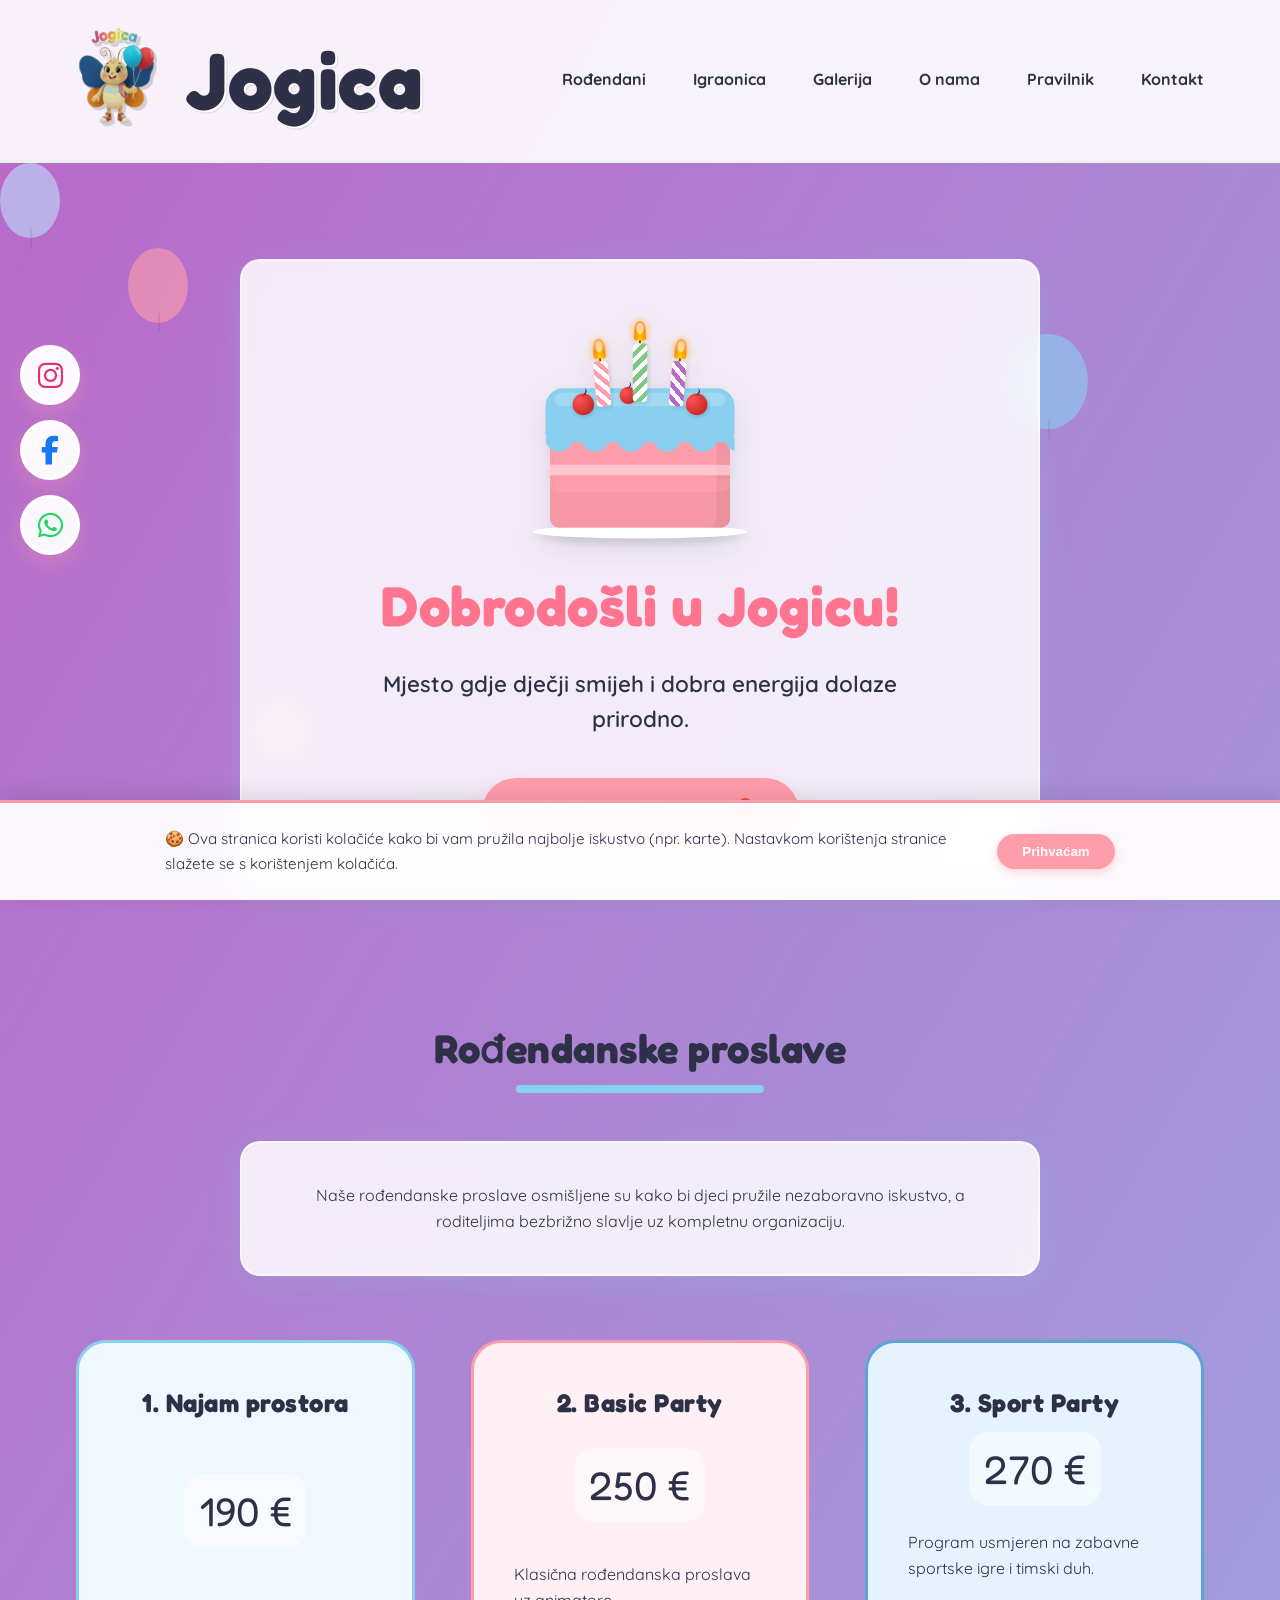
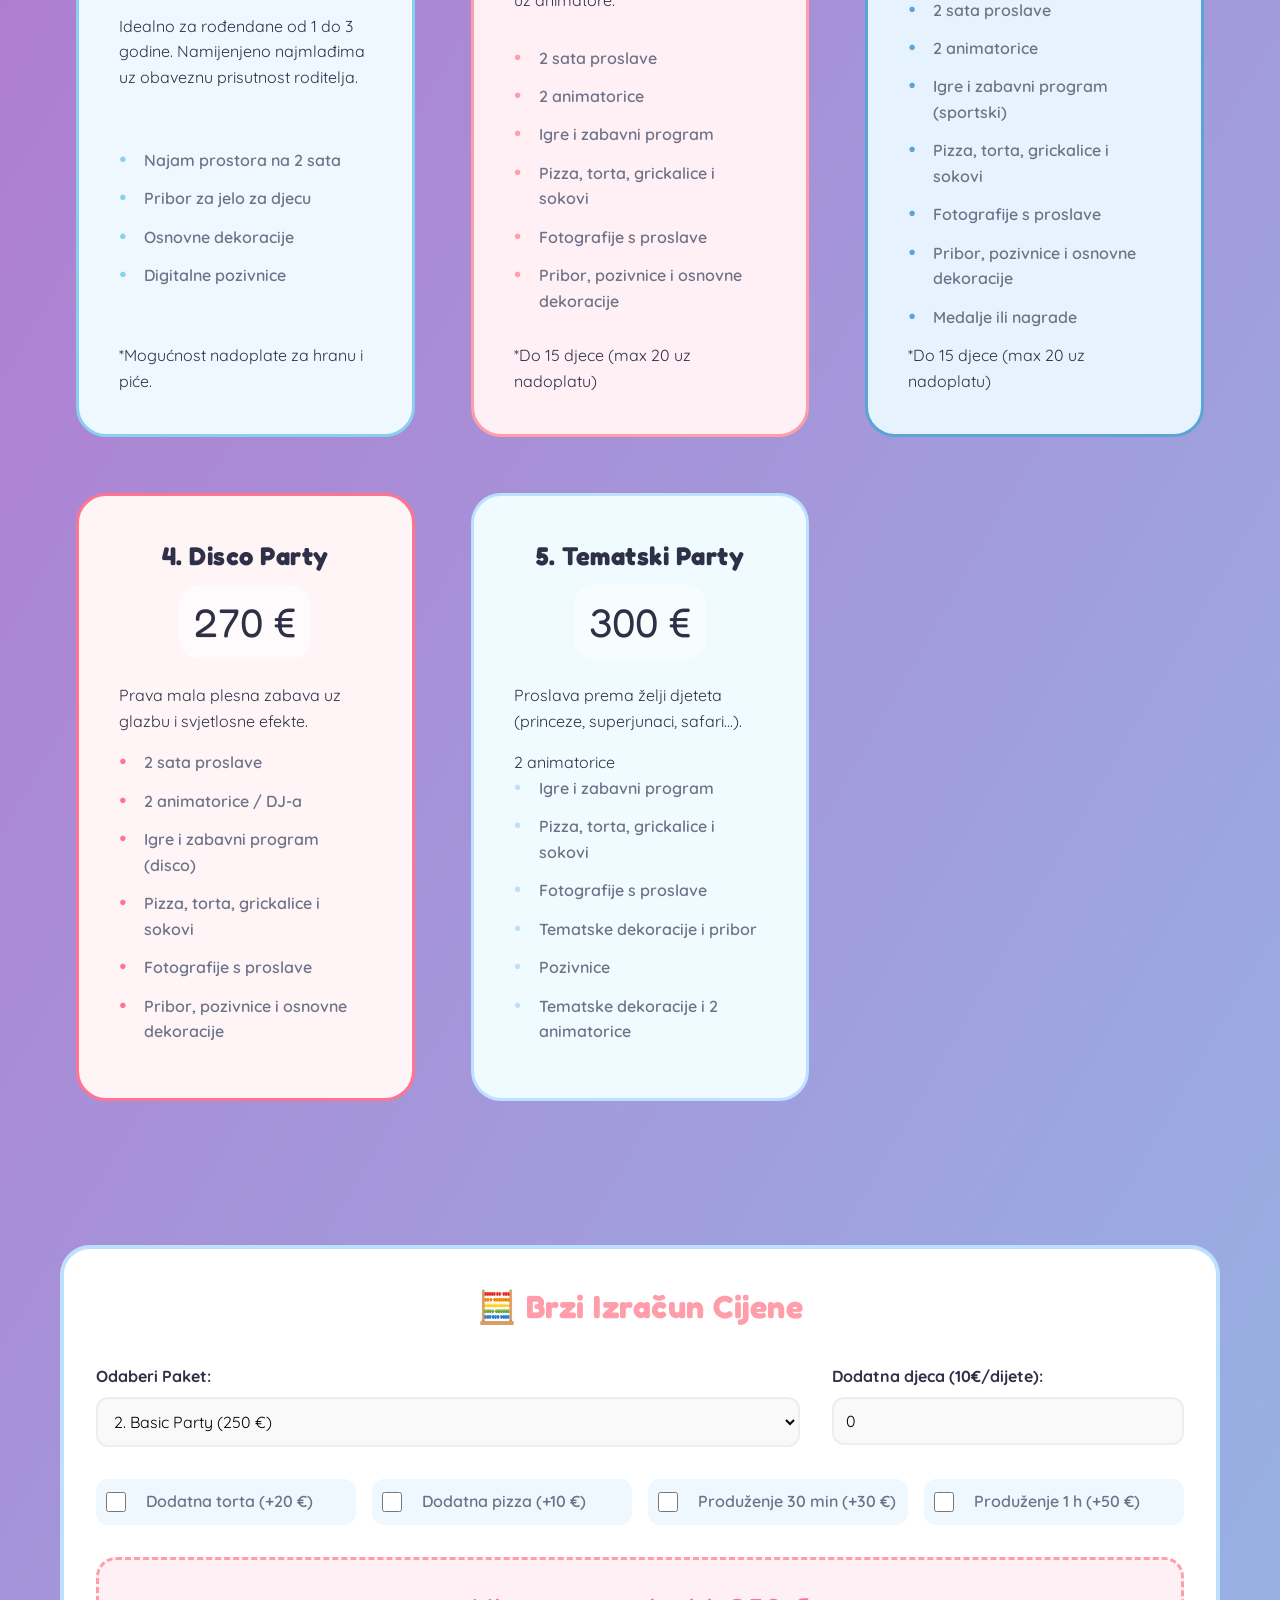
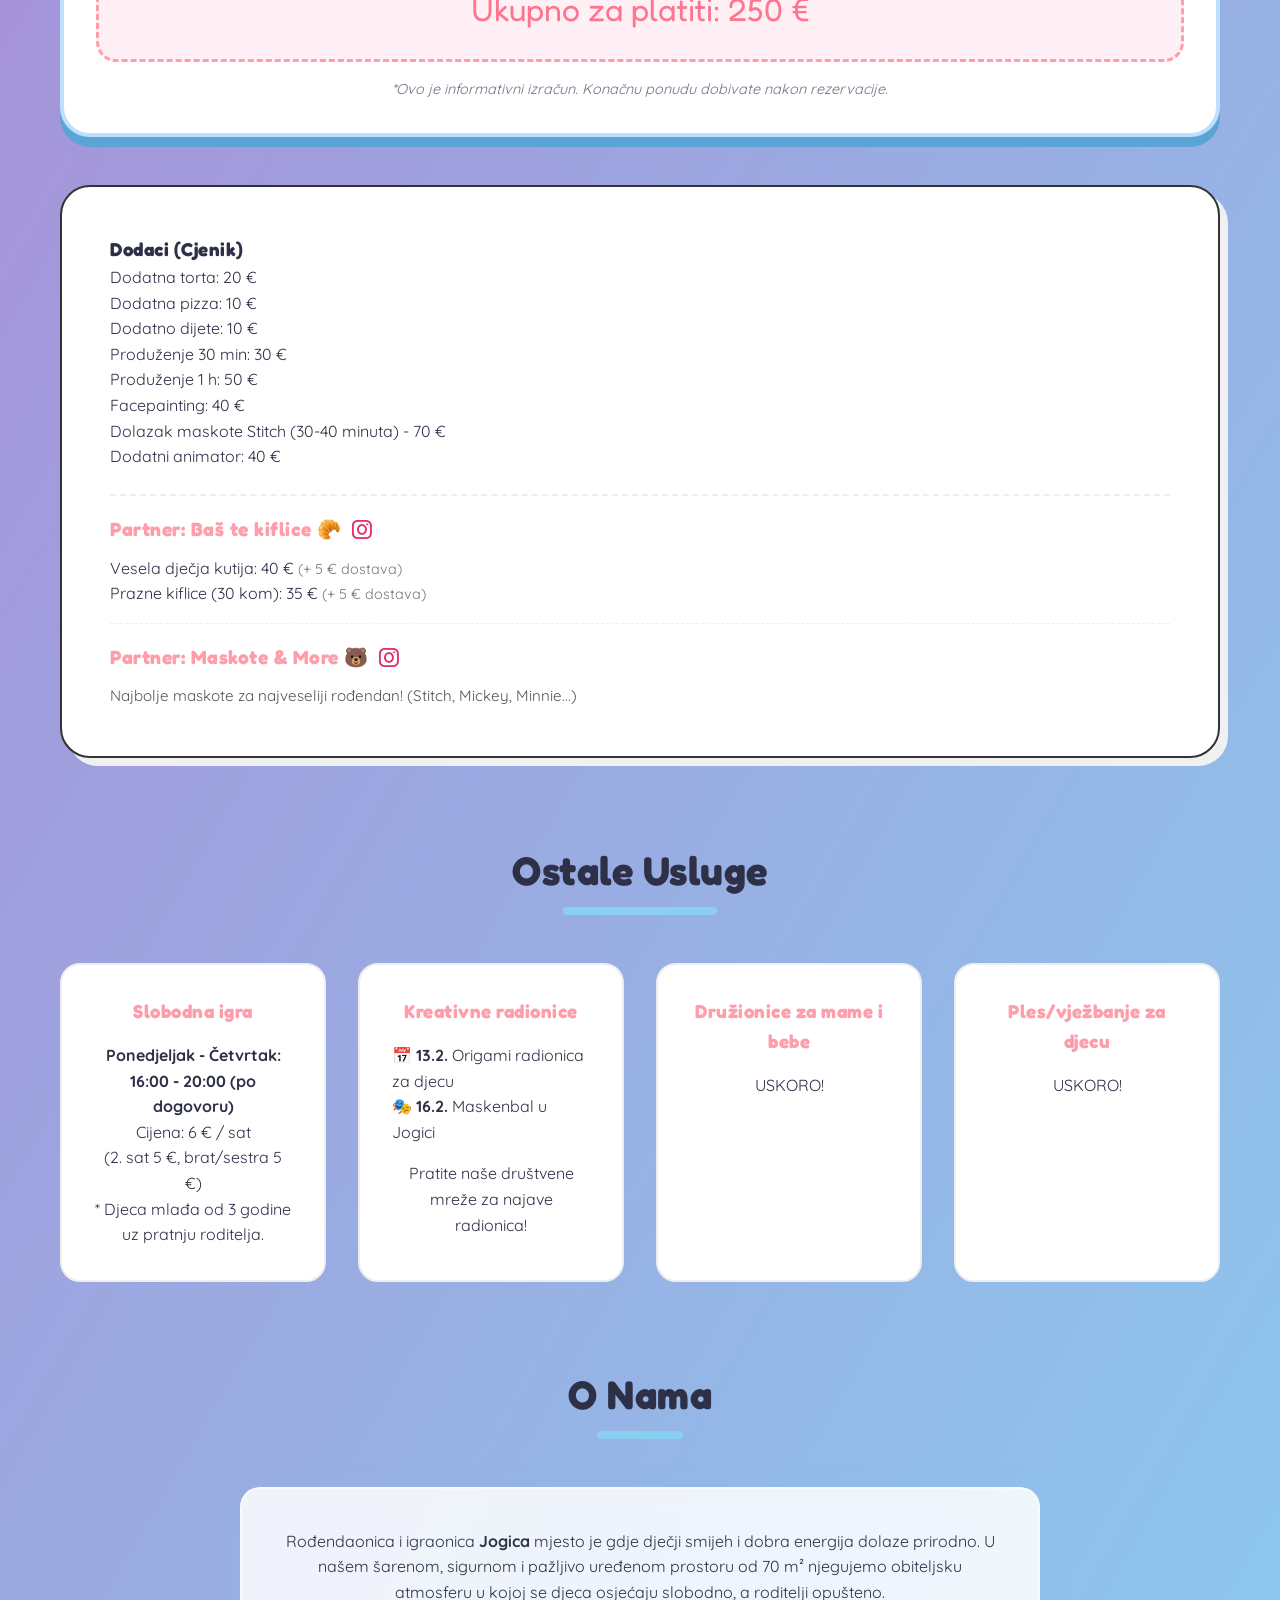
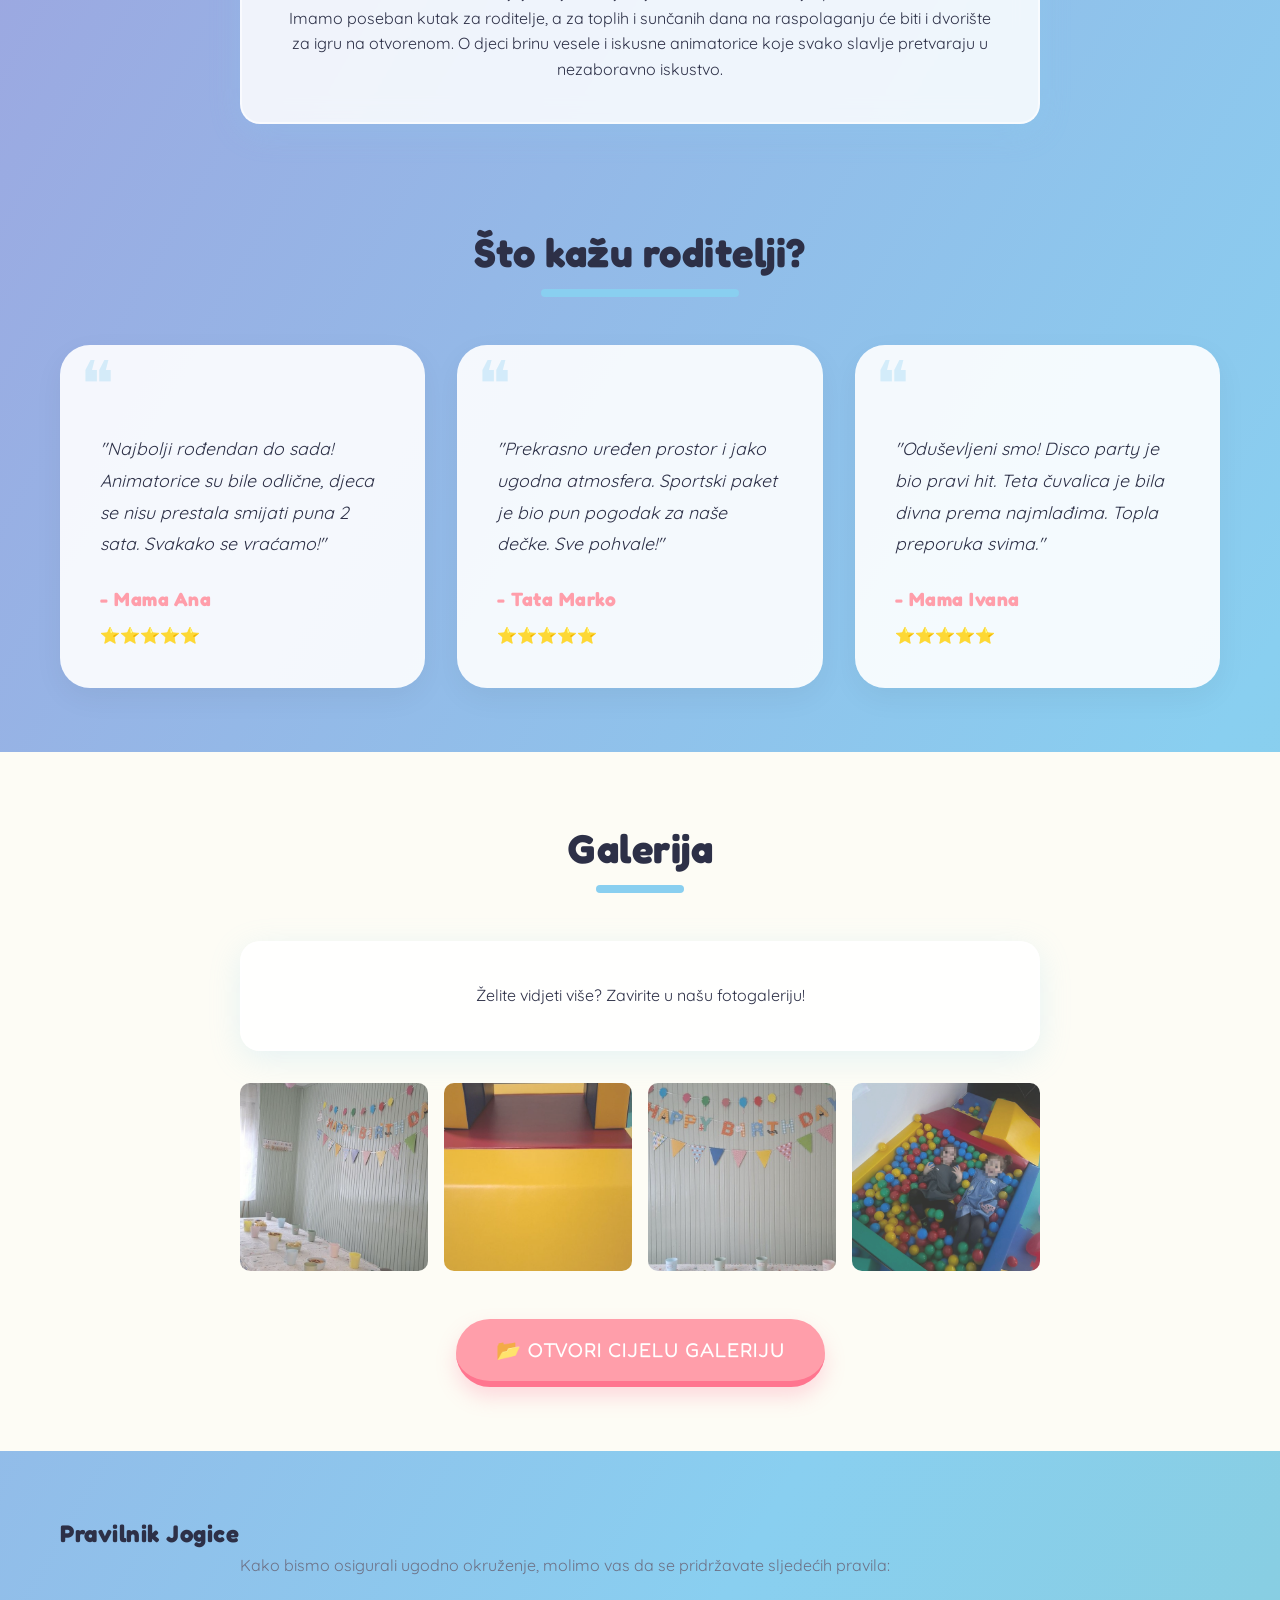
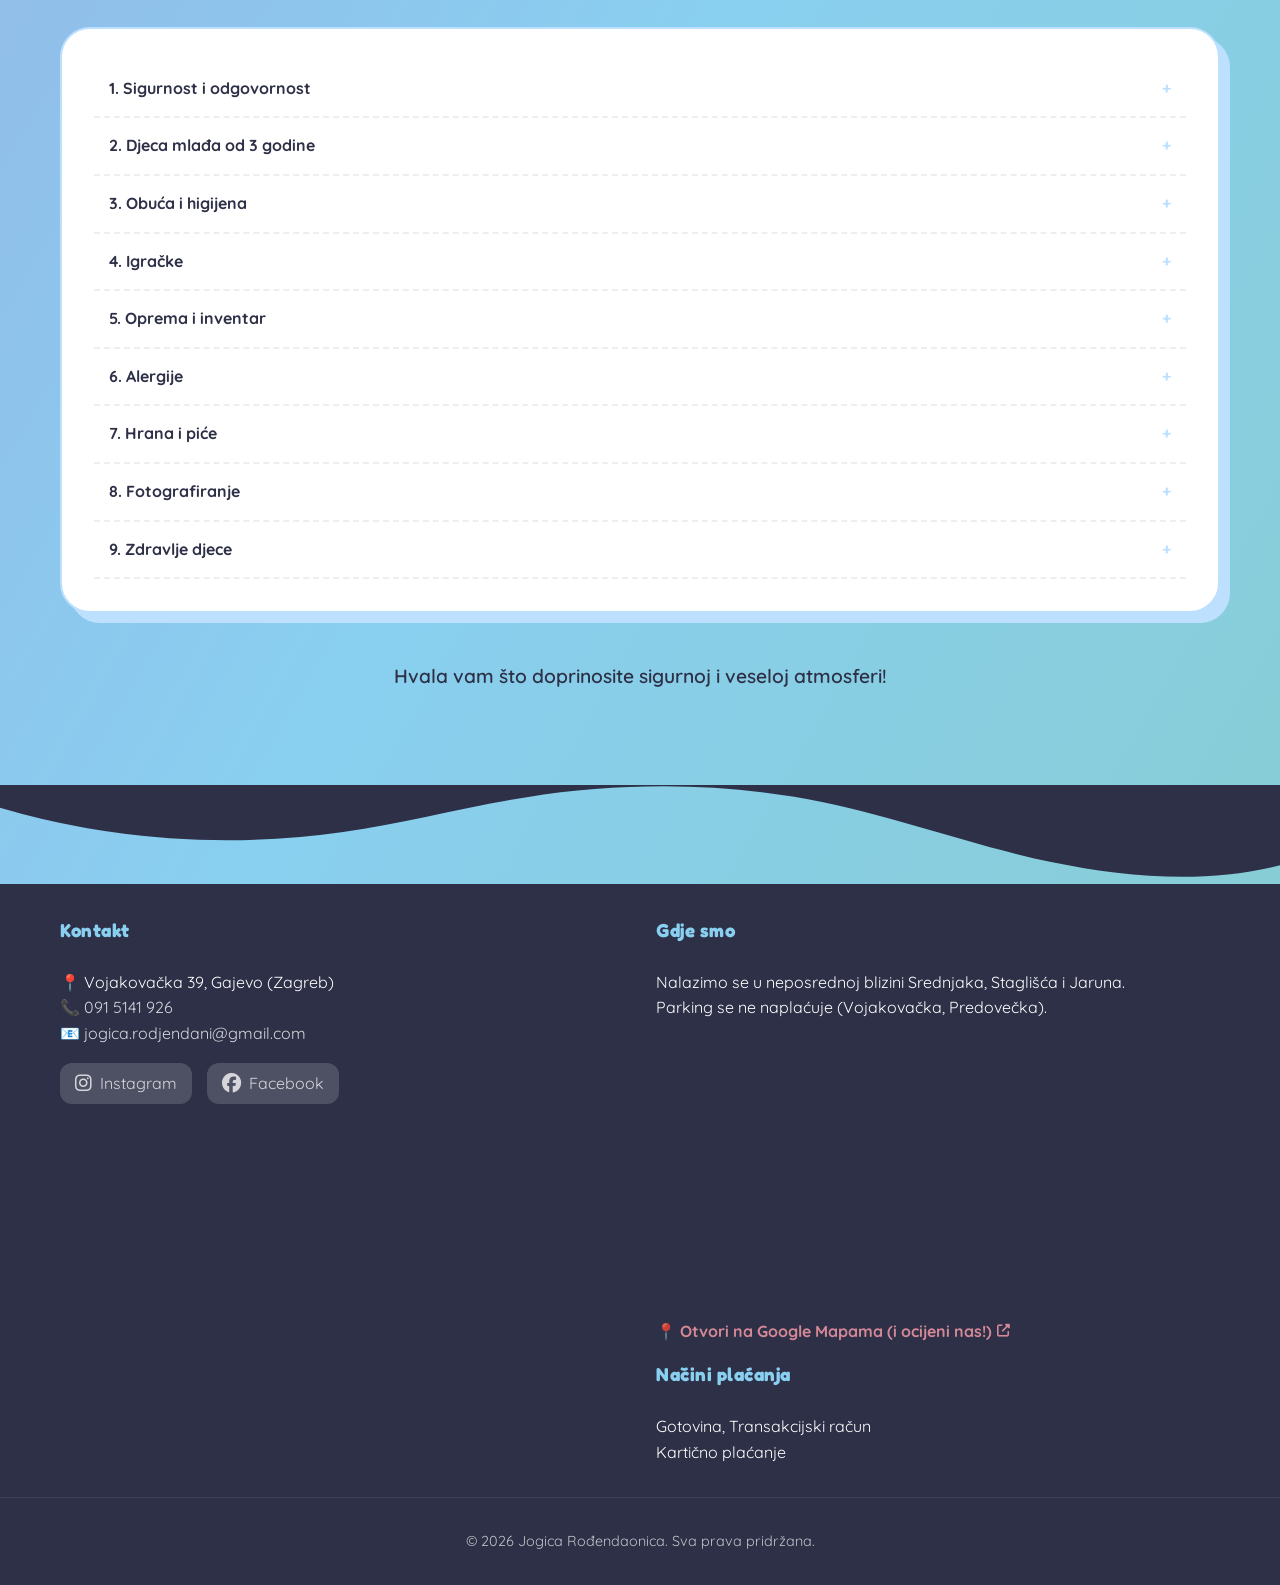
==== commit fa7300b6: "Rotate images 8-16 by 90 deg CCW to return to 0" ====
--- a/index.html
+++ b/index.html
@@ -19,11 +19,12 @@
     
     <link rel="icon" type="image/png" href="Jogica2png-removebg-preview.png">
     <title>Jogica - Dječja Rođendaonica i Igraonica Zagreb | Gajevo & Jarun</title>
-    <link rel="stylesheet" href="style.css">
+    <link rel="stylesheet" href="style.min.css">
     <link rel="preconnect" href="https://fonts.googleapis.com">
     <link rel="preconnect" href="https://fonts.gstatic.com" crossorigin>
     <link href="https://fonts.googleapis.com/css2?family=Fredoka:wght@300;400;600&family=Quicksand:wght@400;600;700&display=swap&subset=latin-ext" rel="stylesheet">
-    <link rel="stylesheet" href="https://cdnjs.cloudflare.com/ajax/libs/font-awesome/6.4.0/css/all.min.css">
+    <link rel="stylesheet" href="https://cdnjs.cloudflare.com/ajax/libs/font-awesome/6.4.0/css/all.min.css" media="print" onload="this.media='all'">
+    <noscript><link rel="stylesheet" href="https://cdnjs.cloudflare.com/ajax/libs/font-awesome/6.4.0/css/all.min.css"></noscript>
 
     <!-- Canonical URL -->
     <link rel="canonical" href="https://www.jogica.com.hr/">
@@ -474,6 +475,6 @@
         <div id="lightbox-caption" class="lightbox-caption"></div>
     </div>
 
-    <script src="script.js"></script>
+    <script src="script.min.js"></script>
 </body>
 </html>
--- a/style.min.css
+++ b/style.min.css
@@ -0,0 +1 @@
+:root{--color-bg:#FDFCF5;--color-primary:#FF9EAA;--color-primary-dark:#FF758F;--color-secondary:#89CFF0;--color-secondary-dark:#5CA4D6;--color-accent:#BDE0FE;--color-success:#FFC4D6;--color-text:#2D3047;--color-text-light:#6D7287;--radius-xl:30px;--radius-lg:20px;--radius-md:12px;--font-heading:'Fredoka','Quicksand',sans-serif;--font-body:'Quicksand',sans-serif} *{box-sizing:border-box;margin:0;padding:0} html{scroll-behavior:smooth;scroll-padding-top:100px;overflow-x:hidden;width:100%} body{font-family:var(--font-body);background:linear-gradient(300deg,#FF9EAA,#FFD54F,#81C784,#89CFF0,#BA68C8);background-size:300% 300%;animation:gradientBG 20s ease infinite;will-change:background-position;color:var(--color-text);line-height:1.6;overflow-x:hidden;width:100%} @keyframes gradientBG{0%{background-position:0% 50%} 50%{background-position:100% 50%} 100%{background-position:0% 50%} } h1,h2,h3,h4{font-family:var(--font-heading);color:var(--color-text);letter-spacing:0.5px} a{text-decoration:none} ul{list-style:none} .container{max-width:1200px;margin:0 auto;padding:0 20px} header{background:rgba(255,255,255,0.9);backdrop-filter:blur(8px);padding:1rem 0;position:sticky;top:0;z-index:1000;border-bottom:3px solid #F0F0F0} .header-container{display:flex;justify-content:space-between;align-items:center} .logo{font-size:2.5rem;font-weight:700;color:var(--color-primary);display:flex;align-items:center;text-shadow:2px 2px 0px #FFF,3px 3px 0px rgba(0,0,0,0.1);transition:transform 0.3s ease} .logo:hover{transform:scale(1.02)} .logo img{height:110px;margin-right:15px;filter:drop-shadow(3px 3px 0px rgba(0,0,0,0.15));transition:transform 0.4s cubic-bezier(0.34,1.56,0.64,1)} .logo:hover img{transform:rotate(10deg) scale(1.1)} nav ul{display:flex;gap:15px} nav a{color:var(--color-text);font-weight:700;padding:8px 16px;border-radius:var(--radius-md);transition:all 0.2s cubic-bezier(0.68,-0.55,0.27,1.55)} nav a:hover{background-color:var(--color-accent);color:#fff;transform:translateY(-3px);box-shadow:0 4px 0 #0FA9E6} nav a.active-link{color:var(--color-primary)} .hero{text-align:center;padding:6rem 1rem;position:relative;overflow:hidden} .hero h2{font-size:3.5rem;margin-bottom:1rem;color:var(--color-text);animation:fadeInUp 0.8s ease-out} .hero p{font-size:1.4rem;margin-bottom:2.5rem;color:var(--color-text-light);max-width:600px;margin-left:auto;margin-right:auto;animation:fadeInUp 0.8s ease-out 0.2s backwards} .btn{display:inline-block;background-color:var(--color-primary);color:white;font-family:var(--font-heading);font-size:1.25rem;padding:15px 40px;border-radius:50px;border:none;border-bottom:6px solid var(--color-primary-dark);transition:all 0.1s;cursor:pointer;box-shadow:0 10px 20px rgba(255,139,167,0.3);animation:fadeInUp 0.8s ease-out 0.4s backwards;text-transform:uppercase;letter-spacing:1px} .btn:hover{transform:translateY(-2px);filter:brightness(110%)} .btn:active{transform:translateY(4px);border-bottom-width:0;box-shadow:none} .decorations{position:absolute;top:0;left:0;width:100%;height:100%;pointer-events:none;z-index:-1} .balloon{position:absolute;width:60px;height:75px;background:var(--color-accent);border-radius:50%;opacity:0.6;animation:float 6s ease-in-out infinite} .balloon::after{content:'';position:absolute;bottom:-10px;left:50%;width:2px;height:20px;background:rgba(0,0,0,0.1)} .b-red{top:10%;left:10%;background:var(--color-primary);animation-delay:0s} .b-blue{top:20%;right:15%;background:var(--color-secondary);animation-delay:1s;width:80px;height:95px} .b-yellow{bottom:30%;left:20%;background:var(--color-success);animation-delay:2s;width:50px;height:60px} @keyframes float{0%,100%{transform:translateY(0)} 50%{transform:translateY(-20px)} } @keyframes fadeInUp{from{opacity:0;transform:translateY(30px)} to{opacity:1;transform:translateY(0)} } .section-title{text-align:center;font-size:2.5rem;margin:0 auto 3rem;color:var(--color-text);position:relative;display:table} .section-title::after{content:'';display:block;width:60%;height:8px;background:var(--color-secondary);border-radius:4px;margin:5px auto 0} .packages-grid{display:grid;grid-template-columns:repeat(auto-fit,minmax(280px,1fr));gap:2.5rem;padding-bottom:4rem} .package-card{background:#fff;border-radius:var(--radius-xl);padding:2.5rem;position:relative;border:3px solid #F0F0F0;height:100%;display:flex;flex-direction:column;justify-content:space-between} .package-card:hover{border-color:var(--color-accent);box-shadow:0 20px 40px rgba(0,0,0,0.08)} .package-card:nth-child(1){border-color:var(--color-secondary);background:#F0F8FF} .package-card:nth-child(2){border-color:var(--color-primary);background:#FFF0F5} .package-card:nth-child(3){border-color:var(--color-secondary-dark);background:#E6F3FF} .package-card:nth-child(4){border-color:var(--color-primary-dark);background:#FFF5F7} .package-card:nth-child(5){border-color:var(--color-accent);background:#F0FBFF} .package-card h3{font-size:1.6rem;margin-bottom:0.5rem;text-align:center} .package-card .price{font-family:var(--font-heading);font-size:2.5rem;color:var(--color-text);margin-bottom:1.5rem;display:block;width:fit-content;margin-left:auto;margin-right:auto;padding:5px 15px;background:rgba(255,255,255,0.5);border-radius:var(--radius-lg)} .package-card ul{margin-top:1rem} .package-card li{margin-bottom:0.8rem;padding-left:25px;position:relative;font-family:var(--font-body);font-weight:600;color:var(--color-text-light)} .package-card li::before{content:'●';color:currentColor;position:absolute;left:0;font-size:0.8rem} .package-card:nth-child(1) li::before{color:var(--color-secondary)} .package-card:nth-child(2) li::before{color:var(--color-primary)} .package-card:nth-child(3) li::before{color:var(--color-secondary-dark)} .package-card:nth-child(4) li::before{color:var(--color-primary-dark)} .package-card:nth-child(5) li::before{color:var(--color-accent)} .calculator-section{background:#fff;border-radius:var(--radius-xl);padding:2rem;margin:3rem 0;border:4px solid var(--color-accent);box-shadow:0 10px 0 var(--color-secondary-dark)} .calc-title{text-align:center;color:var(--color-primary);margin-bottom:2rem;font-size:2rem} .calc-row{display:grid;grid-template-columns:2fr 1fr;gap:2rem;margin-bottom:2rem} .form-group label{display:block;margin-bottom:0.5rem;font-weight:700;color:var(--color-text)} select,input[type="number"]{width:100%;padding:12px;border:2px solid #EEE;border-radius:var(--radius-md);font-family:var(--font-body);font-size:1rem;background:#F9F9F9} .calc-addons{display:grid;grid-template-columns:repeat(auto-fit,minmax(200px,1fr));gap:1rem;margin-bottom:2rem} .checkbox-container{display:flex;align-items:center;cursor:pointer;font-weight:600;color:var(--color-text-light);gap:10px;padding:10px;background:#F0F8FF;border-radius:var(--radius-md);transition:0.2s} .checkbox-container:hover{background:var(--color-accent);color:#fff} .checkbox-container input{width:20px;height:20px;accent-color:var(--color-primary)} .total-display{text-align:center;font-size:2rem;font-family:var(--font-heading);color:var(--color-primary-dark);padding:1.5rem;background:#FFF0F5;border-radius:var(--radius-lg);border:3px dashed var(--color-primary)} .calc-note{text-align:center;font-size:0.9rem;color:var(--color-text-light);margin-top:1rem;font-style:italic} .testimonials{padding:4rem 0} .testimonial-grid{display:grid;grid-template-columns:repeat(auto-fit,minmax(300px,1fr));gap:2rem} .testimonial-card{background:rgba(255,255,255,0.9);padding:2.5rem;border-radius:var(--radius-xl);position:relative;box-shadow:0 10px 30px rgba(0,0,0,0.05);transition:0.3s} .testimonial-card:nth-child(even){transform:translateY(20px)} .testimonial-card:hover{transform:scale(1.05) translateY(-10px);z-index:10} .quote-icon{font-size:4rem;color:var(--color-secondary);opacity:0.3;position:absolute;top:-10px;left:20px;font-family:serif} .testimonial-card p{font-size:1.1rem;font-style:italic;color:var(--color-text);margin-bottom:1.5rem;line-height:1.8;margin-top:3rem} .testimonial-card h4{color:var(--color-primary);font-size:1.2rem} .stars{margin-top:0.5rem;font-size:1rem} @media (max-width:768px){.calc-row{grid-template-columns:1fr} .testimonial-card:nth-child(even){transform:none} } .extras{background:#fff;border-radius:var(--radius-xl);padding:3rem;box-shadow:8px 8px 0px #F0F0F0;border:2px solid #333;margin-top:3rem} .service-row{display:grid;grid-template-columns:repeat(auto-fit,minmax(240px,1fr));gap:2rem} .service-item{background:#FFF;padding:2rem;border-radius:var(--radius-lg);border:2px solid #EEE;text-align:center;transition:0.3s} .service-item:hover{border-color:var(--color-primary);transform:rotate(2deg)} .service-item h3{color:var(--color-primary);margin-bottom:1rem} #igraonica,#o-nama{padding-top:5rem} .rules{padding:4rem 0 12rem 0} .rules-intro{text-align:left;font-size:1rem;max-width:800px;margin:0 auto 3rem auto;color:var(--color-text-light);line-height:1.6} .rule-list{background:#FFF;border-radius:var(--radius-xl);padding:2rem;border:2px solid var(--color-accent);box-shadow:10px 10px 0px var(--color-accent)} details{padding:15px;border-bottom:2px dashed #EEE;cursor:pointer;transition:0.3s} details:hover{background:#F9F9F9} details[open]{background:#E0F7FA;border-radius:var(--radius-md);border-bottom:none;margin-bottom:10px} summary{font-weight:700;color:var(--color-text);outline:none;list-style:none} summary::-webkit-details-marker{display:none} summary::after{content:'+';float:right;font-weight:800;color:var(--color-accent)} details[open] summary::after{content:'-';color:var(--color-primary)} footer{background:var(--color-text);color:#fff;padding:0 0 2rem;margin-top:0;position:relative} .custom-shape-divider-top-1{position:absolute;top:0;left:0;width:100%;overflow:hidden;line-height:0;transform:translateY(-99%)} .custom-shape-divider-top-1 svg{position:relative;display:block;width:calc(100% + 1.3px);height:100px} .custom-shape-divider-top-1 .shape-fill{fill:var(--color-text)} .footer-content{padding-top:2rem} .footer-content h3{color:var(--color-secondary);margin-bottom:1.5rem} .footer-content a{color:#FFF;opacity:0.8} .footer-content a:hover{opacity:1;color:var(--color-secondary)} #scrollToTopBtn{display:none;position:fixed;bottom:30px;right:30px;z-index:99;font-size:1.5rem;border:none;outline:none;background-color:var(--color-primary);color:white;cursor:pointer;padding:15px;border-radius:50%;box-shadow:0 4px 10px rgba(0,0,0,0.2);transition:all 0.3s;width:60px;height:60px} #scrollToTopBtn:hover{background-color:var(--color-primary-dark);transform:translateY(-5px)} .map-placeholder iframe{border-radius:var(--radius-lg);border:4px solid #FFF} .balloon-anim{position:fixed;border-radius:50%;z-index:-1;animation:floatUp 15s linear forwards;opacity:0.7;box-shadow:inset -5px -5px 10px rgba(0,0,0,0.1);will-change:transform,opacity} .balloon-anim::after{content:'';position:absolute;bottom:-15px;left:50%;transform:translateX(-50%);width:2px;height:20px;background:rgba(0,0,0,0.2)} @keyframes floatUp{0%{transform:translateY(100vh) rotate(0deg);opacity:0} 10%{opacity:0.8} 90%{opacity:0.8} 100%{transform:translateY(-120vh) rotate(20deg);opacity:0} } .confetti-anim{position:fixed;width:10px;height:10px;border-radius:2px;z-index:1;pointer-events:none;animation:explode 2s ease-out forwards;will-change:transform,opacity} @keyframes explode{0%{opacity:1;transform:translate(0,0) rotate(0deg)} 100%{opacity:0;transform:translate(var(--tx),var(--ty)) rotate(720deg)} } header,footer,.hero-content,.services,.playroom,.about,.rules{position:relative;z-index:10} header{z-index:1000} .hero-content,.section-intro,.about-content{background:rgba(255,255,255,0.85);backdrop-filter:blur(12px);padding:2.5rem;border-radius:var(--radius-lg);box-shadow:0 8px 32px rgba(137,207,240,0.2);border:2px solid rgba(255,255,255,0.6);margin:0 auto 2rem;max-width:800px;text-align:center} .hero h2{color:var(--color-primary-dark);text-shadow:none} .hero p{color:var(--color-text);font-weight:600} .packages-grid{gap:3.5rem;padding:2rem 1rem 6rem;align-items:stretch} .package-card{overflow:hidden;display:flex;flex-direction:column} .footer-content{display:grid;grid-template-columns:1fr 1fr;gap:2rem;padding-bottom:2rem} .socials{margin-top:1rem;display:flex;gap:15px} .socials a{background:rgba(255,255,255,0.2);padding:8px 15px;border-radius:var(--radius-md);transition:0.3s} .copyright{text-align:center;padding-top:2rem;border-top:1px solid rgba(255,255,255,0.1);font-size:0.9rem;opacity:0.7} @media (max-width:768px){.header-container{flex-direction:column;text-align:center;gap:1rem} .logo img{height:75px} nav ul{gap:5px;flex-wrap:wrap;justify-content:center} nav a{padding:6px 10px;font-size:0.9rem} .hero{padding:4rem 1rem} .hero h2{font-size:2.2rem} .hero p{font-size:1.1rem} .hero-content,.section-intro,.about-content{padding:1.5rem} .packages-grid{grid-template-columns:1fr;gap:2rem;padding:1rem 0 4rem} .section-title{font-size:2rem;margin-bottom:2rem;max-width:100%} .package-card:nth-child(3){transform:scale(1);margin:0;box-shadow:none;border:3px solid var(--color-secondary-dark)} .custom-shape-divider-top-1 svg{height:50px} .footer-content{display:flex;flex-direction:column;align-items:center;text-align:center;gap:2.5rem;padding-top:3rem;padding-bottom:2rem} .contact-info,.location{width:100%} .socials{justify-content:center;margin-bottom:1rem;width:100%} .map-placeholder{margin:0 auto;max-width:100%} } .confetti{position:absolute;width:10px;height:10px;background:var(--color-primary);opacity:0} .c-1{background:var(--color-primary);left:10%;animation:confettiRain 4s linear infinite} .c-2{background:var(--color-secondary);left:30%;animation:confettiRain 5s linear infinite 1s} .c-3{background:var(--color-success);left:50%;animation:confettiRain 3s linear infinite 2s} .c-4{background:var(--color-accent);left:70%;animation:confettiRain 6s linear infinite 0.5s} .c-5{background:var(--color-primary-dark);left:90%;animation:confettiRain 4.5s linear infinite 1.5s} @keyframes confettiRain{0%{top:-10%;opacity:1;transform:rotate(0deg)} 100%{top:100%;opacity:0;transform:rotate(720deg)} } .cookie-banner{position:fixed;bottom:0;left:0;width:100%;background:rgba(255,255,255,0.95);backdrop-filter:blur(10px);padding:1.5rem;box-shadow:0 -5px 20px rgba(0,0,0,0.1);z-index:9999;display:flex;justify-content:center;align-items:center;gap:2rem;transition:transform 0.5s cubic-bezier(0.175,0.885,0.32,1.275);border-top:3px solid var(--color-primary);transform:translateY(120%)} .cookie-banner.show{transform:translateY(0)} .cookie-banner p{margin:0;font-size:0.95rem;color:var(--color-text);max-width:800px} .cookie-btn{background:var(--color-primary);color:white;border:none;padding:10px 25px;border-radius:50px;font-weight:700;cursor:pointer;transition:0.2s;white-space:nowrap;box-shadow:0 4px 10px rgba(255,158,170,0.4)} .cookie-btn:hover{background:var(--color-primary-dark);transform:translateY(-2px)} @media (max-width:768px){.cookie-banner{flex-direction:column;text-align:center;gap:1rem;padding:1rem} } .social-sidebar{position:fixed;left:20px;top:50%;transform:translateY(-50%);display:flex;flex-direction:column;gap:15px;z-index:999} .social-icon{width:60px;height:60px;background:rgba(255,255,255,0.95);backdrop-filter:blur(5px);border-radius:50%;display:flex;align-items:center;justify-content:center;color:var(--color-text);font-size:1.8rem;box-shadow:0 8px 20px rgba(255,158,170,0.3);transition:all 0.4s cubic-bezier(0.175,0.885,0.32,1.275);text-decoration:none;border:3px solid white} .social-icon:hover{transform:scale(1.1) translateX(5px);color:white;border-color:transparent} .social-icon.instagram{color:#E1306C} .social-icon.facebook{color:#1877F2} .social-icon.whatsapp{color:#25D366} .social-icon.instagram:hover{background:linear-gradient(45deg,#f09433 0%,#e6683c 25%,#dc2743 50%,#cc2366 75%,#bc1888 100%)} .social-icon.facebook:hover{background:#1877F2} .social-icon.whatsapp:hover{background:#25D366} .socials a{display:flex;align-items:center;gap:8px} .socials a i{font-size:1.2em} @media (max-width:768px){.social-sidebar{left:10px;gap:10px} .social-icon{width:45px;height:45px;font-size:1.4rem;border-width:2px} } .reveal{opacity:0;transform:translateY(30px);transition:all 0.8s cubic-bezier(0.5,0,0,1)} .reveal.active{opacity:1;transform:translateY(0)} .package-card.reveal{transition-delay:0.1s} .package-card:nth-child(2).reveal{transition-delay:0.2s} .package-card:nth-child(3).reveal{transition-delay:0.3s} .package-card:nth-child(4).reveal{transition-delay:0.4s} .package-card:nth-child(5).reveal{transition-delay:0.5s} .service-item.reveal{transition-delay:0.1s} .service-item:nth-child(2).reveal{transition-delay:0.2s} .service-item:nth-child(3).reveal{transition-delay:0.3s} .service-item:nth-child(4).reveal{transition-delay:0.4s} .cake-box{position:relative;width:250px;height:250px;margin:0 auto 10px auto;filter:drop-shadow(0 10px 15px rgba(0,0,0,0.1));transform:scale(0.9)} .cake-box::after{content:'';position:absolute;bottom:0;left:50%;transform:translateX(-50%);width:240px;height:15px;background:#FFF;border-radius:50%;box-shadow:0 5px 10px rgba(0,0,0,0.1);z-index:0} .cake{position:absolute;bottom:12px;left:50%;transform:translateX(-50%);width:200px;height:140px;background:var(--color-primary);border-radius:15px 15px 10px 10px;box-shadow:inset -15px 0 0 rgba(0,0,0,0.05),inset 0 -40px 0 rgba(0,0,0,0.03);z-index:1;overflow:visible} .cake::before{content:'';position:absolute;top:50%;left:0;width:100%;height:12px;background:rgba(255,255,255,0.4);box-shadow:0 2px 5px rgba(0,0,0,0.05)} .icing{position:absolute;top:-15px;left:-5px;width:210px;height:60px;background:var(--color-secondary);border-radius:20px 20px 10px 10px;z-index:2} .icing::before{content:'';position:absolute;bottom:-15px;left:0;width:100%;height:20px;background-image:radial-gradient(circle at 15px 0,var(--color-secondary) 15px,transparent 16px);background-size:40px 30px;background-repeat:repeat-x} .icing::after{content:'';position:absolute;top:5px;left:10px;width:190px;height:15px;background:rgba(255,255,255,0.2);border-radius:10px} .candle{position:absolute;bottom:135px;width:16px;height:60px;background:repeating-linear-gradient(45deg,#FFF,#FFF 5px,#FFEB3B 5px,#FFEB3B 10px);border-radius:4px;box-shadow:2px 2px 5px rgba(0,0,0,0.1);z-index:3} .candle-1{left:50px;transform:rotate(-5deg);height:50px;background:repeating-linear-gradient(45deg,#FFF,#FFF 5px,#FF9EAA 5px,#FF9EAA 10px)} .candle-2{left:92px;height:65px;bottom:140px;background:repeating-linear-gradient(-45deg,#FFF,#FFF 5px,#81C784 5px,#81C784 10px);z-index:4} .candle-3{left:134px;transform:rotate(5deg);height:50px;background:repeating-linear-gradient(45deg,#FFF,#FFF 5px,#BA68C8 5px,#BA68C8 10px)} .candle::before{content:'';position:absolute;top:-8px;left:50%;transform:translateX(-50%);width:2px;height:8px;background:#333} .flame{position:absolute;top:-25px;left:50%;transform:translateX(-50%);width:14px;height:22px;background:radial-gradient(ellipse at bottom,#FFD700 0%,#FF8C00 60%,transparent 100%);border-radius:50% 50% 20% 20%;filter:blur(0.5px);animation:flicker 1s infinite alternate ease-in-out;box-shadow:0 0 10px rgba(255,165,0,0.6)} .flame::after{content:'';position:absolute;top:10%;left:20%;width:60%;height:60%;background:rgba(255,255,255,0.6);border-radius:50%} @keyframes flicker{0%{transform:translateX(-50%) scale(1);opacity:0.9} 100%{transform:translateX(-50%) scale(1.1,1.05) rotate(2deg);opacity:1;box-shadow:0 0 15px rgba(255,140,0,0.8)} } .cake-decor{position:absolute;width:100%;height:100%;top:0;left:0;pointer-events:none;z-index:3} .cherry{position:absolute;width:24px;height:24px;background:radial-gradient(circle at 30% 30%,#FF5252,#B71C1C);border-radius:50%;box-shadow:1px 1px 5px rgba(0,0,0,0.2)} .cherry::after{content:'';position:absolute;top:-8px;right:8px;width:10px;height:10px;border-right:2px solid #5D4037;border-radius:50%;transform:rotate(25deg)} .c1{bottom:125px;left:25px} .c2{bottom:125px;right:25px} .c3{bottom:135px;left:75px;transform:scale(0.8);z-index:1} .card-logo{display:block;max-height:80px;margin:0 auto 0.5rem auto;object-fit:contain} .gallery{padding:4rem 0 10rem 0;background-color:var(--color-bg)} .gallery-grid{display:grid;grid-template-columns:repeat(auto-fill,minmax(280px,1fr));gap:20px;padding-bottom:50px} .gallery-item{position:relative;overflow:hidden;border-radius:var(--radius-lg);box-shadow:0 4px 15px rgba(0,0,0,0.1);aspect-ratio:4/3;transition:transform 0.3s cubic-bezier(0.4,0,0.2,1);cursor:zoom-in} .gallery-item:hover{transform:translateY(-5px);box-shadow:0 10px 25px rgba(0,0,0,0.15)} .gallery-item img{width:100%;height:100%;object-fit:cover;display:block;transition:transform 0.5s ease} .gallery-item:hover img{transform:scale(1.05)} .gallery-scroll-container{display:flex;overflow-x:auto;scroll-snap-type:x mandatory;gap:1.5rem;padding:20px 5px;margin-top:1rem;-webkit-overflow-scrolling:touch;scrollbar-width:thin;scrollbar-color:var(--color-primary) transparent} .gallery-scroll-container::-webkit-scrollbar{height:8px} .gallery-scroll-container::-webkit-scrollbar-track{background:transparent} .gallery-scroll-container::-webkit-scrollbar-thumb{background-color:var(--color-primary);border-radius:10px} .gallery-item-scroll{scroll-snap-align:center;flex:0 0 auto;width:280px;aspect-ratio:4/3;border-radius:var(--radius-lg);background:#FFF;overflow:hidden;box-shadow:0 5px 15px rgba(0,0,0,0.05);transition:transform 0.3s ease} .gallery-item-scroll img{width:100%;height:100%;object-fit:cover;pointer-events:none} @media (min-width:1024px){.gallery-item-scroll{width:350px} } .lightbox{display:none;position:fixed;z-index:2000;left:0;top:0;width:100%;height:100%;background-color:rgba(0,0,0,0.9);justify-content:center;align-items:center;flex-direction:column;animation:fadeIn 0.3s ease} .lightbox.active{display:flex} .lightbox-content{max-width:90%;max-height:80vh;border-radius:var(--radius-md);box-shadow:0 0 20px rgba(0,0,0,0.5);object-fit:contain} .lightbox-close{position:absolute;top:20px;right:30px;color:white;font-size:40px;font-weight:bold;cursor:pointer;background:none;border:none;transition:color 0.3s} .lightbox-close:hover{color:var(--color-primary)} .lightbox-caption{color:white;margin-top:15px;font-size:1.2rem;font-family:var(--font-heading);text-align:center}
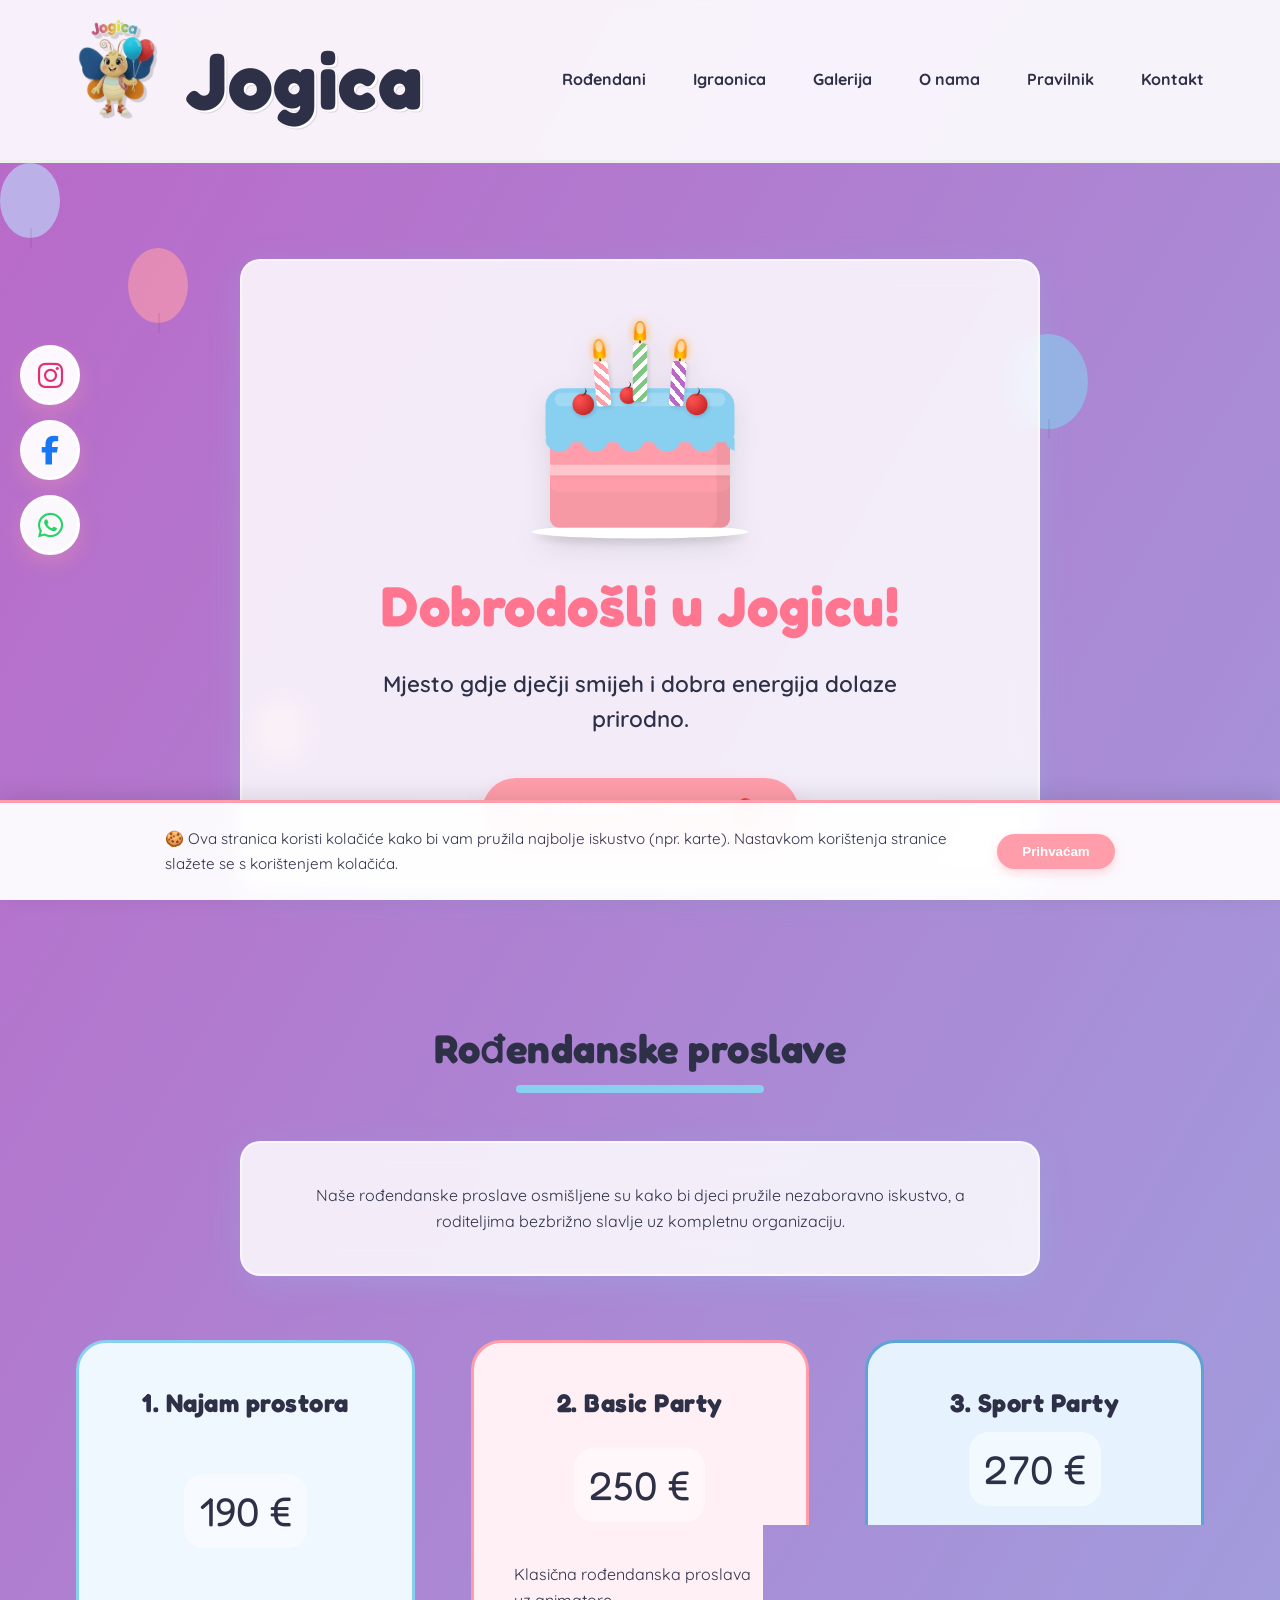
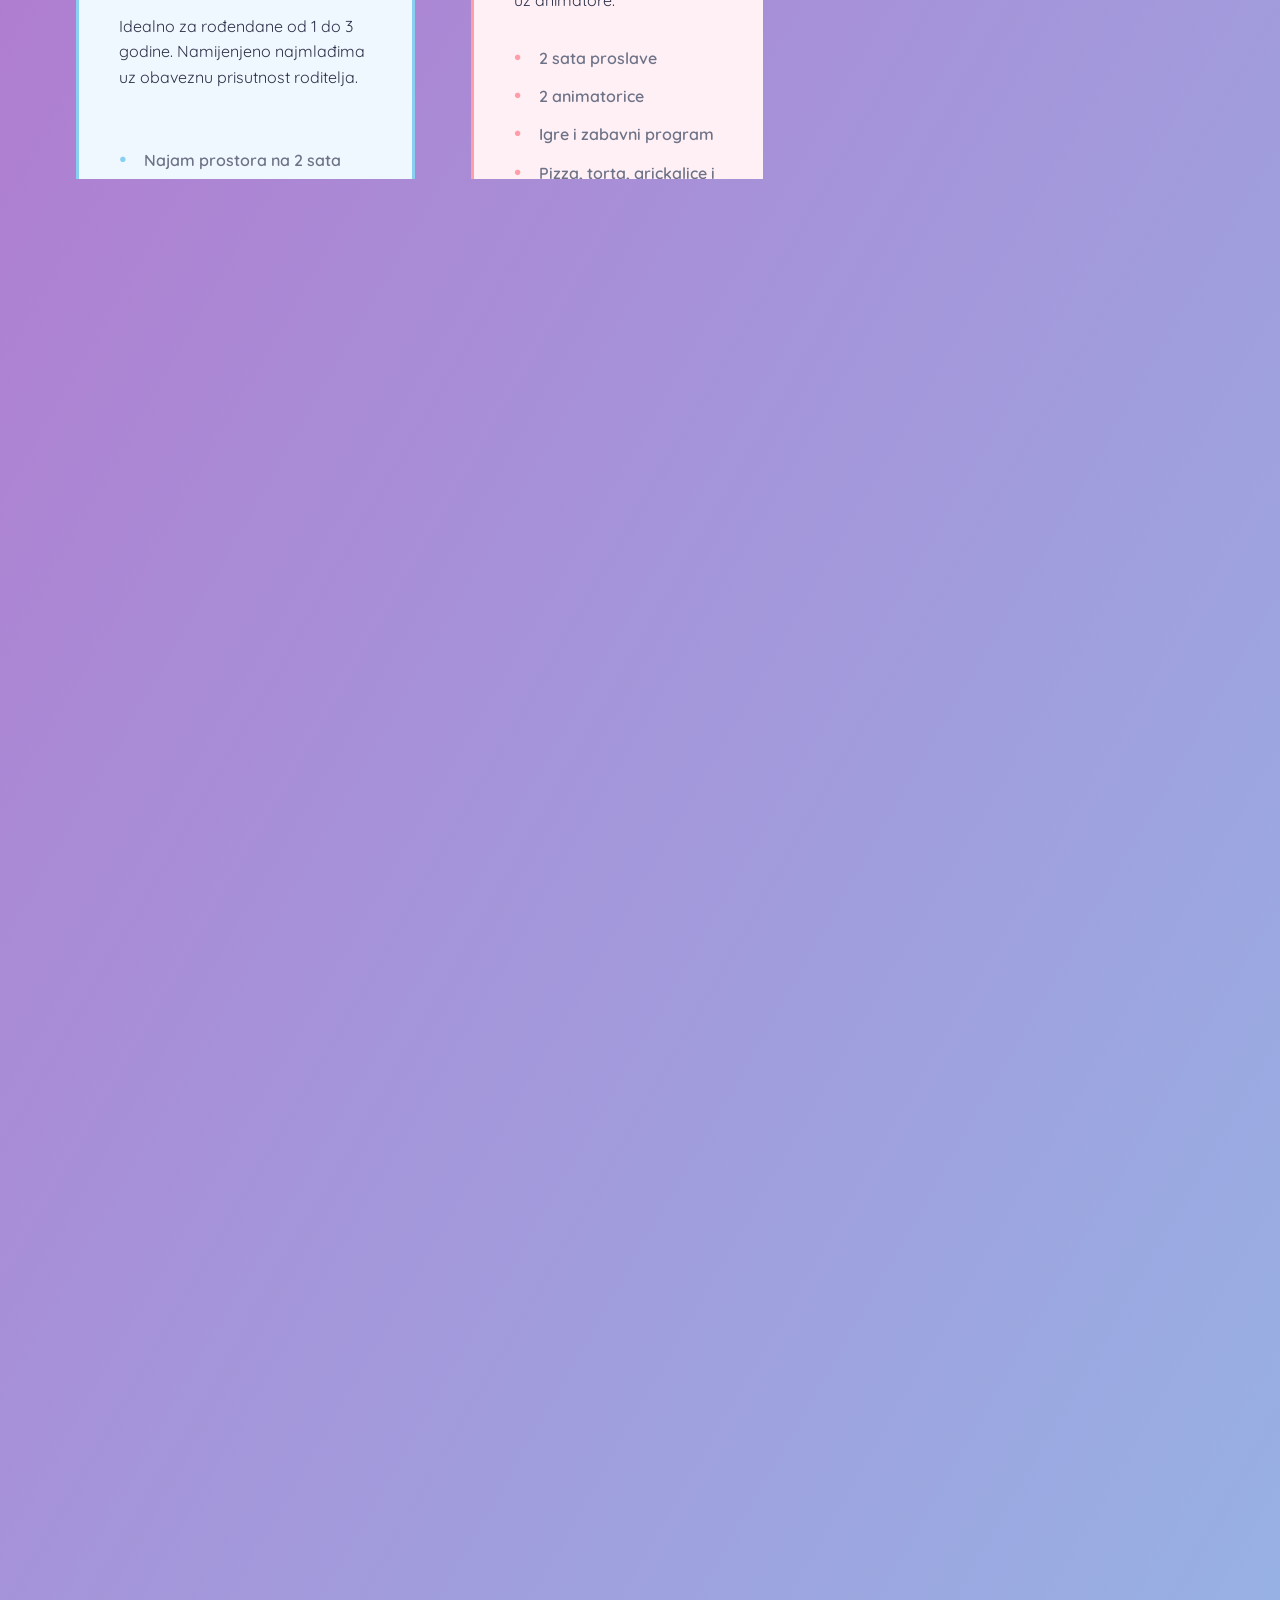
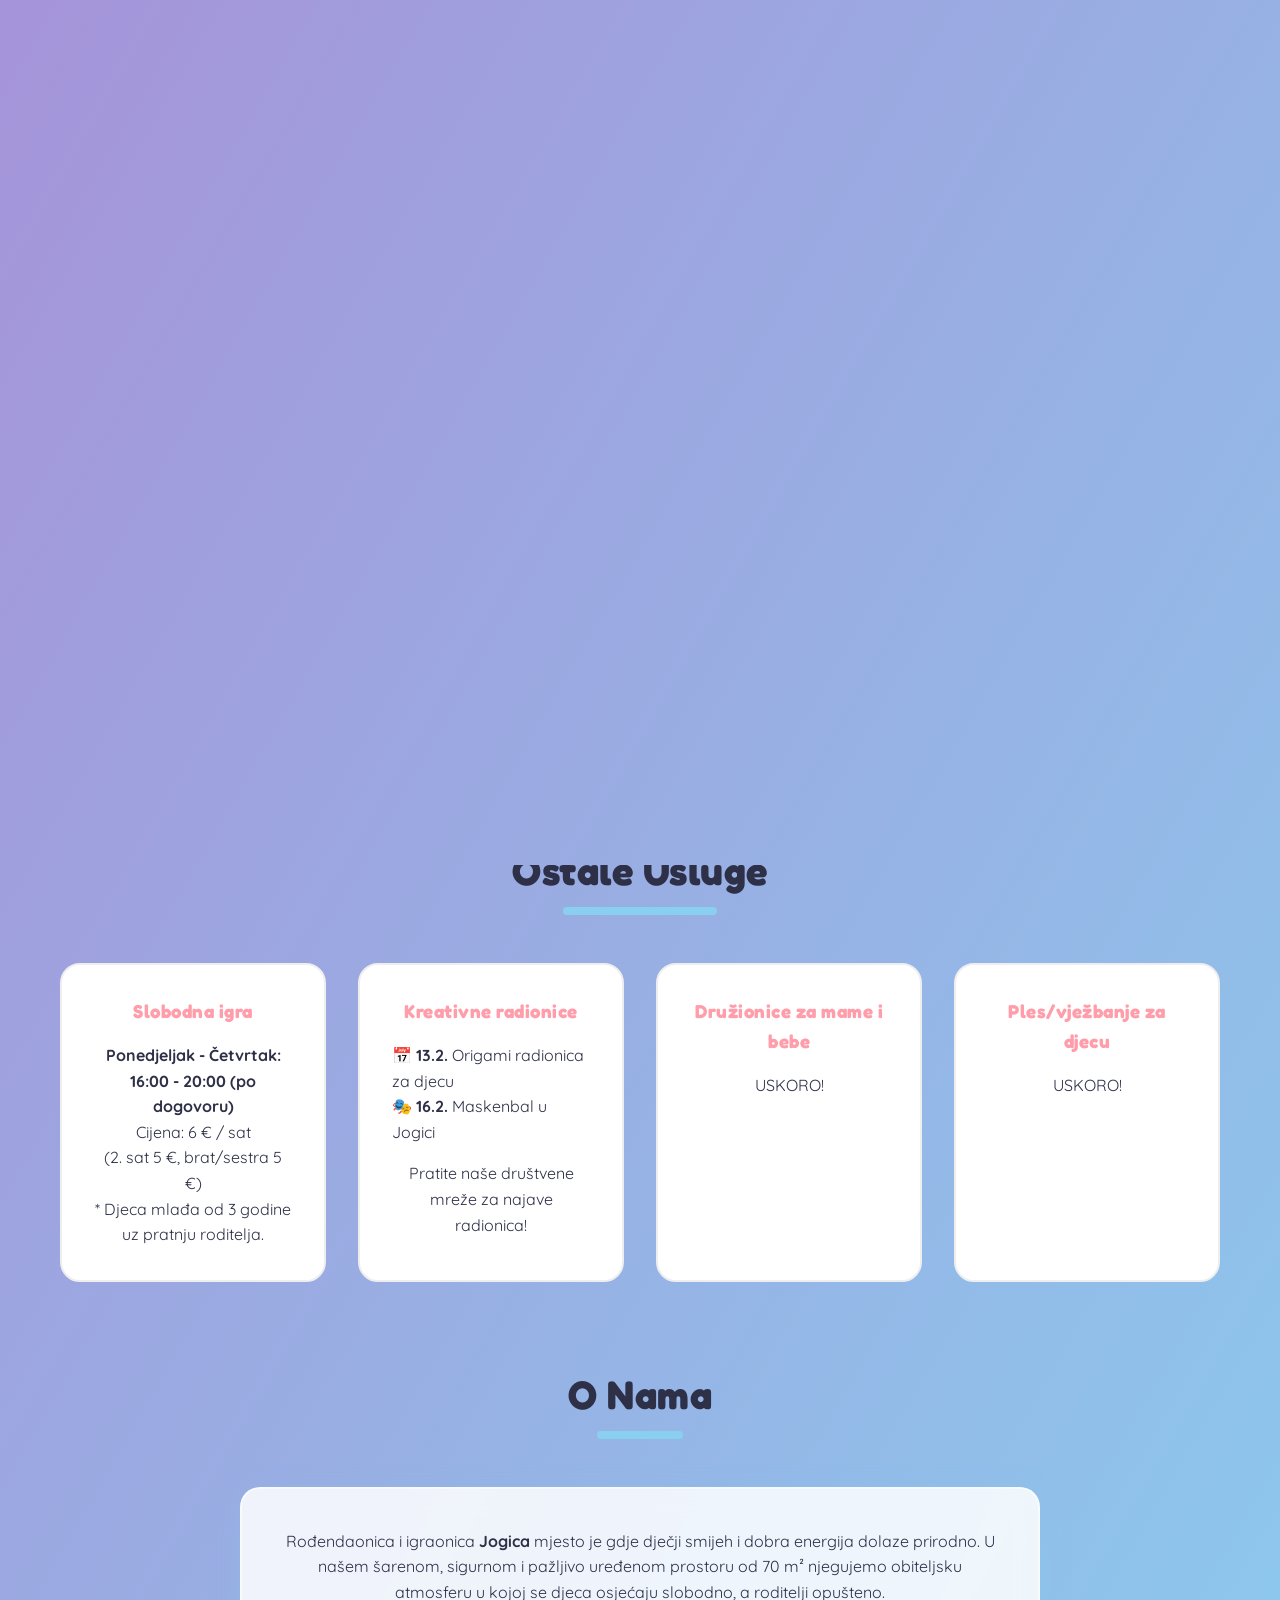
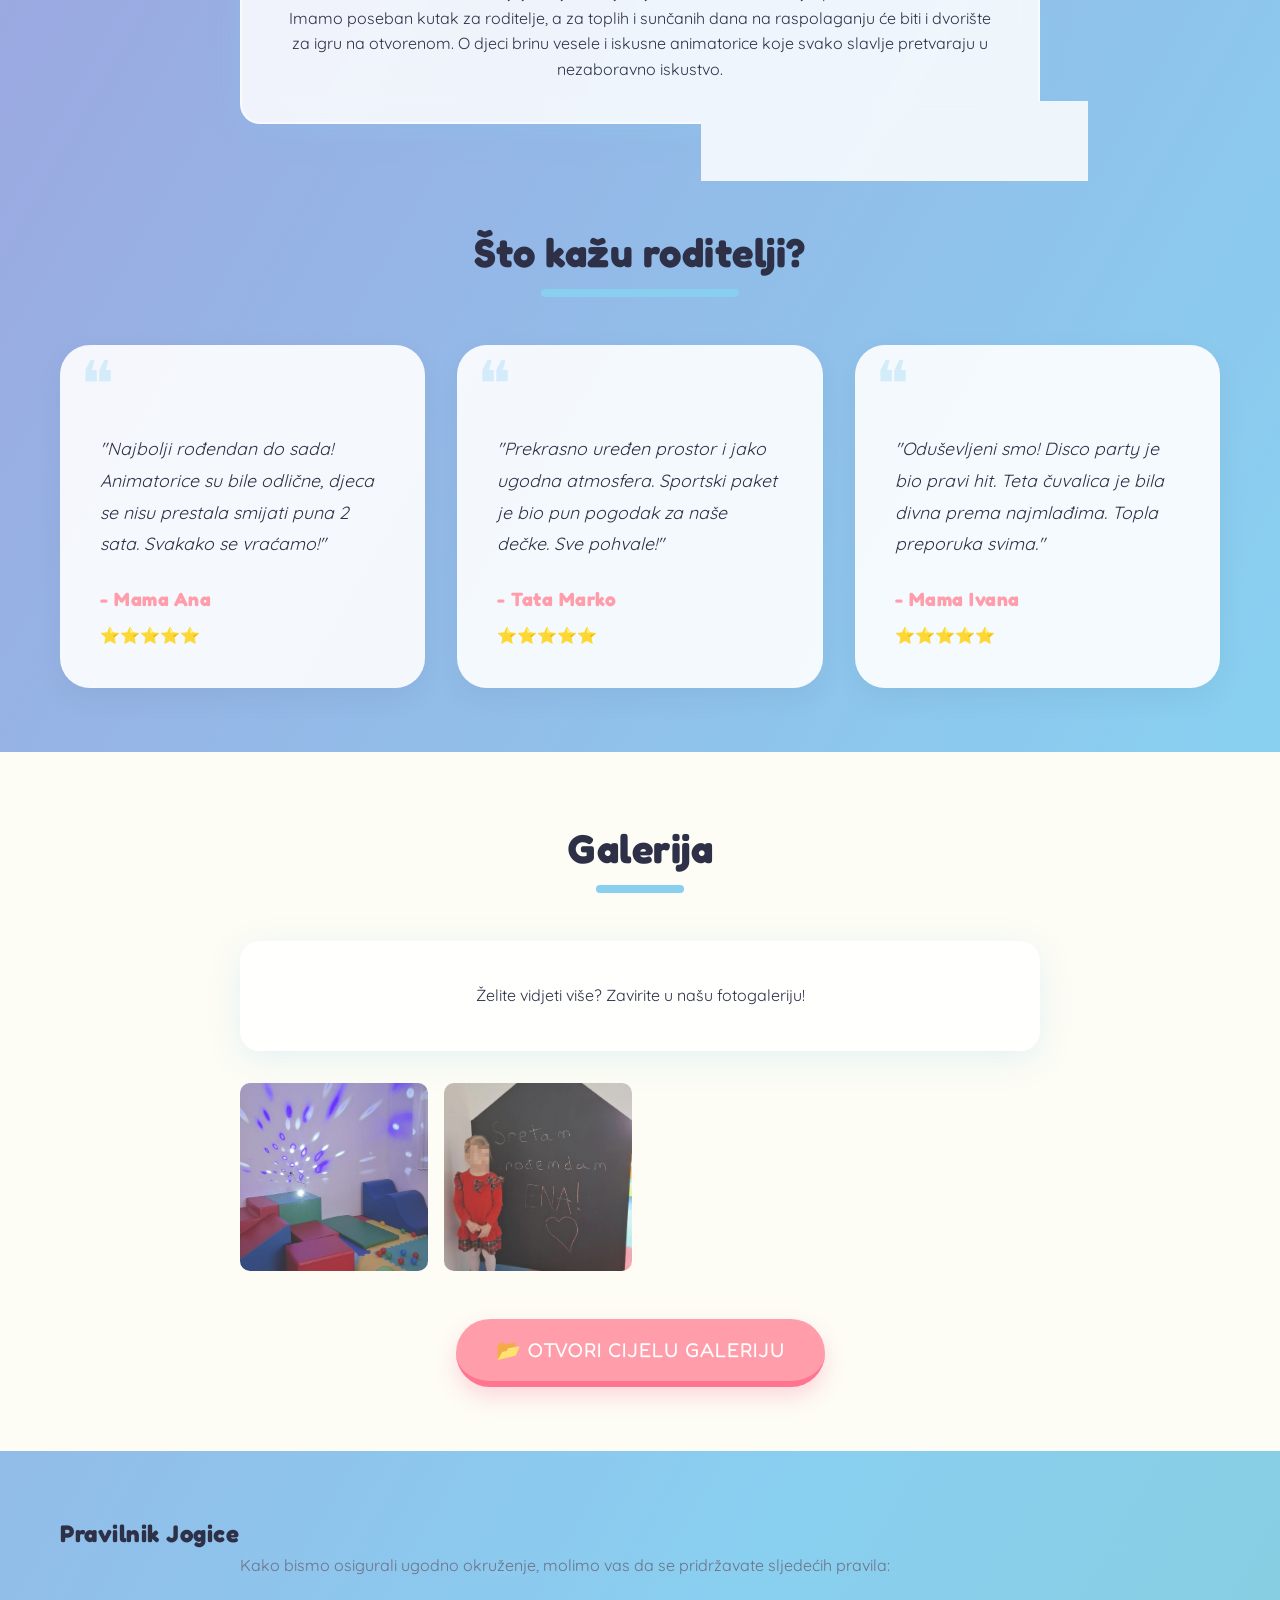
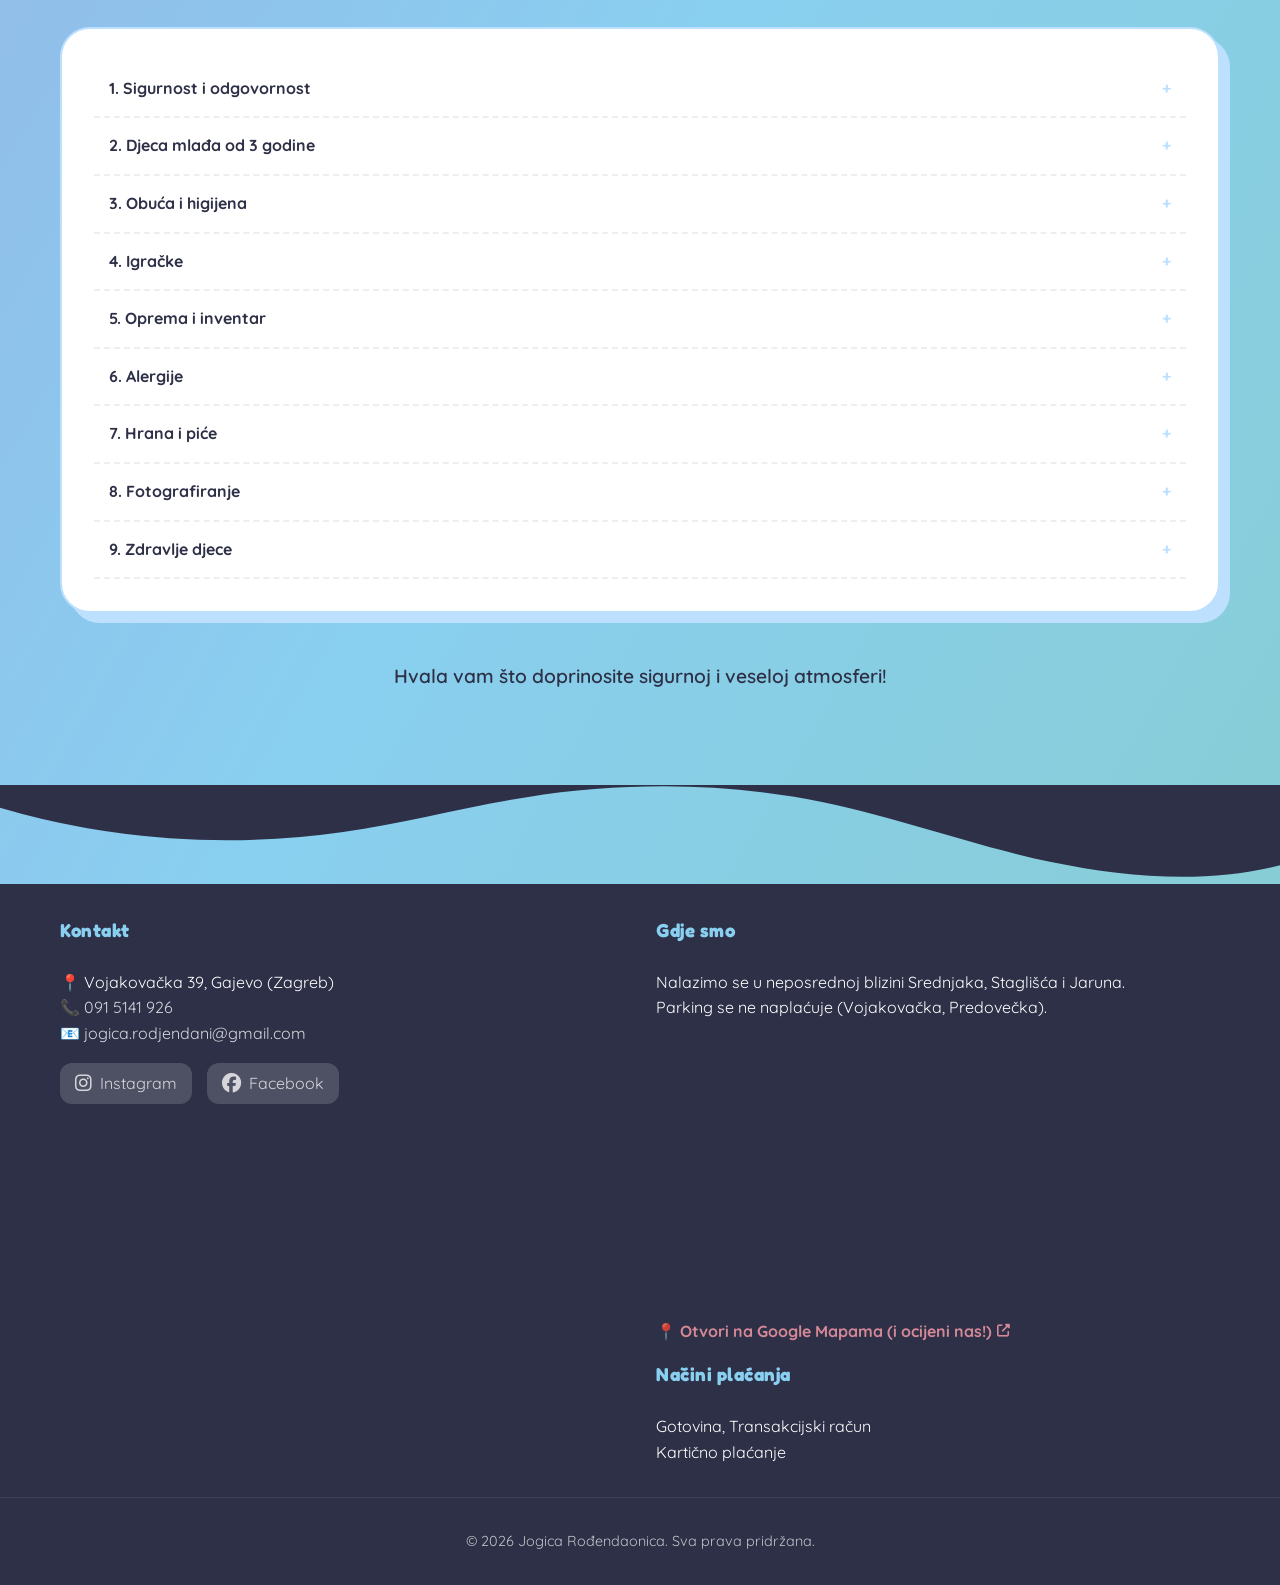
==== commit e4fe5441: "Optimize mobile: Inline CSS, WebP logo, defer fonts" ====
--- a/index.html
+++ b/index.html
@@ -19,7 +19,9 @@
     
     <link rel="icon" type="image/png" href="Jogica2png-removebg-preview.png">
     <title>Jogica - Dječja Rođendaonica i Igraonica Zagreb | Gajevo & Jarun</title>
-    <link rel="stylesheet" href="style.min.css">
+    <style>
+        :root{--color-bg:#FDFCF5;--color-primary:#FF9EAA;--color-primary-dark:#FF758F;--color-secondary:#89CFF0;--color-secondary-dark:#5CA4D6;--color-accent:#BDE0FE;--color-success:#FFC4D6;--color-text:#2D3047;--color-text-light:#6D7287;--radius-xl:30px;--radius-lg:20px;--radius-md:12px;--font-heading:'Fredoka','Quicksand',sans-serif;--font-body:'Quicksand',sans-serif} *{box-sizing:border-box;margin:0;padding:0} html{scroll-behavior:smooth;scroll-padding-top:100px;overflow-x:hidden;width:100%} body{font-family:var(--font-body);background:linear-gradient(300deg,#FF9EAA,#FFD54F,#81C784,#89CFF0,#BA68C8);background-size:300% 300%;animation:gradientBG 20s ease infinite;will-change:background-position;color:var(--color-text);line-height:1.6;overflow-x:hidden;width:100%} @keyframes gradientBG{0%{background-position:0% 50%} 50%{background-position:100% 50%} 100%{background-position:0% 50%} } h1,h2,h3,h4{font-family:var(--font-heading);color:var(--color-text);letter-spacing:0.5px} a{text-decoration:none} ul{list-style:none} .container{max-width:1200px;margin:0 auto;padding:0 20px} header{background:rgba(255,255,255,0.9);backdrop-filter:blur(8px);padding:1rem 0;position:sticky;top:0;z-index:1000;border-bottom:3px solid #F0F0F0} .header-container{display:flex;justify-content:space-between;align-items:center} .logo{font-size:2.5rem;font-weight:700;color:var(--color-primary);display:flex;align-items:center;text-shadow:2px 2px 0px #FFF,3px 3px 0px rgba(0,0,0,0.1);transition:transform 0.3s ease} .logo:hover{transform:scale(1.02)} .logo img{height:110px;margin-right:15px;filter:drop-shadow(3px 3px 0px rgba(0,0,0,0.15));transition:transform 0.4s cubic-bezier(0.34,1.56,0.64,1)} .logo:hover img{transform:rotate(10deg) scale(1.1)} nav ul{display:flex;gap:15px} nav a{color:var(--color-text);font-weight:700;padding:8px 16px;border-radius:var(--radius-md);transition:all 0.2s cubic-bezier(0.68,-0.55,0.27,1.55)} nav a:hover{background-color:var(--color-accent);color:#fff;transform:translateY(-3px);box-shadow:0 4px 0 #0FA9E6} nav a.active-link{color:var(--color-primary)} .hero{text-align:center;padding:6rem 1rem;position:relative;overflow:hidden} .hero h2{font-size:3.5rem;margin-bottom:1rem;color:var(--color-text);animation:fadeInUp 0.8s ease-out} .hero p{font-size:1.4rem;margin-bottom:2.5rem;color:var(--color-text-light);max-width:600px;margin-left:auto;margin-right:auto;animation:fadeInUp 0.8s ease-out 0.2s backwards} .btn{display:inline-block;background-color:var(--color-primary);color:white;font-family:var(--font-heading);font-size:1.25rem;padding:15px 40px;border-radius:50px;border:none;border-bottom:6px solid var(--color-primary-dark);transition:all 0.1s;cursor:pointer;box-shadow:0 10px 20px rgba(255,139,167,0.3);animation:fadeInUp 0.8s ease-out 0.4s backwards;text-transform:uppercase;letter-spacing:1px} .btn:hover{transform:translateY(-2px);filter:brightness(110%)} .btn:active{transform:translateY(4px);border-bottom-width:0;box-shadow:none} .decorations{position:absolute;top:0;left:0;width:100%;height:100%;pointer-events:none;z-index:-1} .balloon{position:absolute;width:60px;height:75px;background:var(--color-accent);border-radius:50%;opacity:0.6;animation:float 6s ease-in-out infinite} .balloon::after{content:'';position:absolute;bottom:-10px;left:50%;width:2px;height:20px;background:rgba(0,0,0,0.1)} .b-red{top:10%;left:10%;background:var(--color-primary);animation-delay:0s} .b-blue{top:20%;right:15%;background:var(--color-secondary);animation-delay:1s;width:80px;height:95px} .b-yellow{bottom:30%;left:20%;background:var(--color-success);animation-delay:2s;width:50px;height:60px} @keyframes float{0%,100%{transform:translateY(0)} 50%{transform:translateY(-20px)} } @keyframes fadeInUp{from{opacity:0;transform:translateY(30px)} to{opacity:1;transform:translateY(0)} } .section-title{text-align:center;font-size:2.5rem;margin:0 auto 3rem;color:var(--color-text);position:relative;display:table} .section-title::after{content:'';display:block;width:60%;height:8px;background:var(--color-secondary);border-radius:4px;margin:5px auto 0} .packages-grid{display:grid;grid-template-columns:repeat(auto-fit,minmax(280px,1fr));gap:2.5rem;padding-bottom:4rem} .package-card{background:#fff;border-radius:var(--radius-xl);padding:2.5rem;position:relative;border:3px solid #F0F0F0;height:100%;display:flex;flex-direction:column;justify-content:space-between} .package-card:hover{border-color:var(--color-accent);box-shadow:0 20px 40px rgba(0,0,0,0.08)} .package-card:nth-child(1){border-color:var(--color-secondary);background:#F0F8FF} .package-card:nth-child(2){border-color:var(--color-primary);background:#FFF0F5} .package-card:nth-child(3){border-color:var(--color-secondary-dark);background:#E6F3FF} .package-card:nth-child(4){border-color:var(--color-primary-dark);background:#FFF5F7} .package-card:nth-child(5){border-color:var(--color-accent);background:#F0FBFF} .package-card h3{font-size:1.6rem;margin-bottom:0.5rem;text-align:center} .package-card .price{font-family:var(--font-heading);font-size:2.5rem;color:var(--color-text);margin-bottom:1.5rem;display:block;width:fit-content;margin-left:auto;margin-right:auto;padding:5px 15px;background:rgba(255,255,255,0.5);border-radius:var(--radius-lg)} .package-card ul{margin-top:1rem} .package-card li{margin-bottom:0.8rem;padding-left:25px;position:relative;font-family:var(--font-body);font-weight:600;color:var(--color-text-light)} .package-card li::before{content:'●';color:currentColor;position:absolute;left:0;font-size:0.8rem} .package-card:nth-child(1) li::before{color:var(--color-secondary)} .package-card:nth-child(2) li::before{color:var(--color-primary)} .package-card:nth-child(3) li::before{color:var(--color-secondary-dark)} .package-card:nth-child(4) li::before{color:var(--color-primary-dark)} .package-card:nth-child(5) li::before{color:var(--color-accent)} .calculator-section{background:#fff;border-radius:var(--radius-xl);padding:2rem;margin:3rem 0;border:4px solid var(--color-accent);box-shadow:0 10px 0 var(--color-secondary-dark)} .calc-title{text-align:center;color:var(--color-primary);margin-bottom:2rem;font-size:2rem} .calc-row{display:grid;grid-template-columns:2fr 1fr;gap:2rem;margin-bottom:2rem} .form-group label{display:block;margin-bottom:0.5rem;font-weight:700;color:var(--color-text)} select,input[type="number"]{width:100%;padding:12px;border:2px solid #EEE;border-radius:var(--radius-md);font-family:var(--font-body);font-size:1rem;background:#F9F9F9} .calc-addons{display:grid;grid-template-columns:repeat(auto-fit,minmax(200px,1fr));gap:1rem;margin-bottom:2rem} .checkbox-container{display:flex;align-items:center;cursor:pointer;font-weight:600;color:var(--color-text-light);gap:10px;padding:10px;background:#F0F8FF;border-radius:var(--radius-md);transition:0.2s} .checkbox-container:hover{background:var(--color-accent);color:#fff} .checkbox-container input{width:20px;height:20px;accent-color:var(--color-primary)} .total-display{text-align:center;font-size:2rem;font-family:var(--font-heading);color:var(--color-primary-dark);padding:1.5rem;background:#FFF0F5;border-radius:var(--radius-lg);border:3px dashed var(--color-primary)} .calc-note{text-align:center;font-size:0.9rem;color:var(--color-text-light);margin-top:1rem;font-style:italic} .testimonials{padding:4rem 0} .testimonial-grid{display:grid;grid-template-columns:repeat(auto-fit,minmax(300px,1fr));gap:2rem} .testimonial-card{background:rgba(255,255,255,0.9);padding:2.5rem;border-radius:var(--radius-xl);position:relative;box-shadow:0 10px 30px rgba(0,0,0,0.05);transition:0.3s} .testimonial-card:nth-child(even){transform:translateY(20px)} .testimonial-card:hover{transform:scale(1.05) translateY(-10px);z-index:10} .quote-icon{font-size:4rem;color:var(--color-secondary);opacity:0.3;position:absolute;top:-10px;left:20px;font-family:serif} .testimonial-card p{font-size:1.1rem;font-style:italic;color:var(--color-text);margin-bottom:1.5rem;line-height:1.8;margin-top:3rem} .testimonial-card h4{color:var(--color-primary);font-size:1.2rem} .stars{margin-top:0.5rem;font-size:1rem} @media (max-width:768px){.calc-row{grid-template-columns:1fr} .testimonial-card:nth-child(even){transform:none} } .extras{background:#fff;border-radius:var(--radius-xl);padding:3rem;box-shadow:8px 8px 0px #F0F0F0;border:2px solid #333;margin-top:3rem} .service-row{display:grid;grid-template-columns:repeat(auto-fit,minmax(240px,1fr));gap:2rem} .service-item{background:#FFF;padding:2rem;border-radius:var(--radius-lg);border:2px solid #EEE;text-align:center;transition:0.3s} .service-item:hover{border-color:var(--color-primary);transform:rotate(2deg)} .service-item h3{color:var(--color-primary);margin-bottom:1rem} #igraonica,#o-nama{padding-top:5rem} .rules{padding:4rem 0 12rem 0} .rules-intro{text-align:left;font-size:1rem;max-width:800px;margin:0 auto 3rem auto;color:var(--color-text-light);line-height:1.6} .rule-list{background:#FFF;border-radius:var(--radius-xl);padding:2rem;border:2px solid var(--color-accent);box-shadow:10px 10px 0px var(--color-accent)} details{padding:15px;border-bottom:2px dashed #EEE;cursor:pointer;transition:0.3s} details:hover{background:#F9F9F9} details[open]{background:#E0F7FA;border-radius:var(--radius-md);border-bottom:none;margin-bottom:10px} summary{font-weight:700;color:var(--color-text);outline:none;list-style:none} summary::-webkit-details-marker{display:none} summary::after{content:'+';float:right;font-weight:800;color:var(--color-accent)} details[open] summary::after{content:'-';color:var(--color-primary)} footer{background:var(--color-text);color:#fff;padding:0 0 2rem;margin-top:0;position:relative} .custom-shape-divider-top-1{position:absolute;top:0;left:0;width:100%;overflow:hidden;line-height:0;transform:translateY(-99%)} .custom-shape-divider-top-1 svg{position:relative;display:block;width:calc(100% + 1.3px);height:100px} .custom-shape-divider-top-1 .shape-fill{fill:var(--color-text)} .footer-content{padding-top:2rem} .footer-content h3{color:var(--color-secondary);margin-bottom:1.5rem} .footer-content a{color:#FFF;opacity:0.8} .footer-content a:hover{opacity:1;color:var(--color-secondary)} #scrollToTopBtn{display:none;position:fixed;bottom:30px;right:30px;z-index:99;font-size:1.5rem;border:none;outline:none;background-color:var(--color-primary);color:white;cursor:pointer;padding:15px;border-radius:50%;box-shadow:0 4px 10px rgba(0,0,0,0.2);transition:all 0.3s;width:60px;height:60px} #scrollToTopBtn:hover{background-color:var(--color-primary-dark);transform:translateY(-5px)} .map-placeholder iframe{border-radius:var(--radius-lg);border:4px solid #FFF} .balloon-anim{position:fixed;border-radius:50%;z-index:-1;animation:floatUp 15s linear forwards;opacity:0.7;box-shadow:inset -5px -5px 10px rgba(0,0,0,0.1);will-change:transform,opacity} .balloon-anim::after{content:'';position:absolute;bottom:-15px;left:50%;transform:translateX(-50%);width:2px;height:20px;background:rgba(0,0,0,0.2)} @keyframes floatUp{0%{transform:translateY(100vh) rotate(0deg);opacity:0} 10%{opacity:0.8} 90%{opacity:0.8} 100%{transform:translateY(-120vh) rotate(20deg);opacity:0} } .confetti-anim{position:fixed;width:10px;height:10px;border-radius:2px;z-index:1;pointer-events:none;animation:explode 2s ease-out forwards;will-change:transform,opacity} @keyframes explode{0%{opacity:1;transform:translate(0,0) rotate(0deg)} 100%{opacity:0;transform:translate(var(--tx),var(--ty)) rotate(720deg)} } header,footer,.hero-content,.services,.playroom,.about,.rules{position:relative;z-index:10} header{z-index:1000} .hero-content,.section-intro,.about-content{background:rgba(255,255,255,0.85);backdrop-filter:blur(12px);padding:2.5rem;border-radius:var(--radius-lg);box-shadow:0 8px 32px rgba(137,207,240,0.2);border:2px solid rgba(255,255,255,0.6);margin:0 auto 2rem;max-width:800px;text-align:center} .hero h2{color:var(--color-primary-dark);text-shadow:none} .hero p{color:var(--color-text);font-weight:600} .packages-grid{gap:3.5rem;padding:2rem 1rem 6rem;align-items:stretch} .package-card{overflow:hidden;display:flex;flex-direction:column} .footer-content{display:grid;grid-template-columns:1fr 1fr;gap:2rem;padding-bottom:2rem} .socials{margin-top:1rem;display:flex;gap:15px} .socials a{background:rgba(255,255,255,0.2);padding:8px 15px;border-radius:var(--radius-md);transition:0.3s} .copyright{text-align:center;padding-top:2rem;border-top:1px solid rgba(255,255,255,0.1);font-size:0.9rem;opacity:0.7} @media (max-width:768px){.header-container{flex-direction:column;text-align:center;gap:1rem} .logo img{height:75px} nav ul{gap:5px;flex-wrap:wrap;justify-content:center} nav a{padding:6px 10px;font-size:0.9rem} .hero{padding:4rem 1rem} .hero h2{font-size:2.2rem} .hero p{font-size:1.1rem} .hero-content,.section-intro,.about-content{padding:1.5rem} .packages-grid{grid-template-columns:1fr;gap:2rem;padding:1rem 0 4rem} .section-title{font-size:2rem;margin-bottom:2rem;max-width:100%} .package-card:nth-child(3){transform:scale(1);margin:0;box-shadow:none;border:3px solid var(--color-secondary-dark)} .custom-shape-divider-top-1 svg{height:50px} .footer-content{display:flex;flex-direction:column;align-items:center;text-align:center;gap:2.5rem;padding-top:3rem;padding-bottom:2rem} .contact-info,.location{width:100%} .socials{justify-content:center;margin-bottom:1rem;width:100%} .map-placeholder{margin:0 auto;max-width:100%} } .confetti{position:absolute;width:10px;height:10px;background:var(--color-primary);opacity:0} .c-1{background:var(--color-primary);left:10%;animation:confettiRain 4s linear infinite} .c-2{background:var(--color-secondary);left:30%;animation:confettiRain 5s linear infinite 1s} .c-3{background:var(--color-success);left:50%;animation:confettiRain 3s linear infinite 2s} .c-4{background:var(--color-accent);left:70%;animation:confettiRain 6s linear infinite 0.5s} .c-5{background:var(--color-primary-dark);left:90%;animation:confettiRain 4.5s linear infinite 1.5s} @keyframes confettiRain{0%{top:-10%;opacity:1;transform:rotate(0deg)} 100%{top:100%;opacity:0;transform:rotate(720deg)} } .cookie-banner{position:fixed;bottom:0;left:0;width:100%;background:rgba(255,255,255,0.95);backdrop-filter:blur(10px);padding:1.5rem;box-shadow:0 -5px 20px rgba(0,0,0,0.1);z-index:9999;display:flex;justify-content:center;align-items:center;gap:2rem;transition:transform 0.5s cubic-bezier(0.175,0.885,0.32,1.275);border-top:3px solid var(--color-primary);transform:translateY(120%)} .cookie-banner.show{transform:translateY(0)} .cookie-banner p{margin:0;font-size:0.95rem;color:var(--color-text);max-width:800px} .cookie-btn{background:var(--color-primary);color:white;border:none;padding:10px 25px;border-radius:50px;font-weight:700;cursor:pointer;transition:0.2s;white-space:nowrap;box-shadow:0 4px 10px rgba(255,158,170,0.4)} .cookie-btn:hover{background:var(--color-primary-dark);transform:translateY(-2px)} @media (max-width:768px){.cookie-banner{flex-direction:column;text-align:center;gap:1rem;padding:1rem} } .social-sidebar{position:fixed;left:20px;top:50%;transform:translateY(-50%);display:flex;flex-direction:column;gap:15px;z-index:999} .social-icon{width:60px;height:60px;background:rgba(255,255,255,0.95);backdrop-filter:blur(5px);border-radius:50%;display:flex;align-items:center;justify-content:center;color:var(--color-text);font-size:1.8rem;box-shadow:0 8px 20px rgba(255,158,170,0.3);transition:all 0.4s cubic-bezier(0.175,0.885,0.32,1.275);text-decoration:none;border:3px solid white} .social-icon:hover{transform:scale(1.1) translateX(5px);color:white;border-color:transparent} .social-icon.instagram{color:#E1306C} .social-icon.facebook{color:#1877F2} .social-icon.whatsapp{color:#25D366} .social-icon.instagram:hover{background:linear-gradient(45deg,#f09433 0%,#e6683c 25%,#dc2743 50%,#cc2366 75%,#bc1888 100%)} .social-icon.facebook:hover{background:#1877F2} .social-icon.whatsapp:hover{background:#25D366} .socials a{display:flex;align-items:center;gap:8px} .socials a i{font-size:1.2em} @media (max-width:768px){.social-sidebar{left:10px;gap:10px} .social-icon{width:45px;height:45px;font-size:1.4rem;border-width:2px} } .reveal{opacity:0;transform:translateY(30px);transition:all 0.8s cubic-bezier(0.5,0,0,1)} .reveal.active{opacity:1;transform:translateY(0)} .package-card.reveal{transition-delay:0.1s} .package-card:nth-child(2).reveal{transition-delay:0.2s} .package-card:nth-child(3).reveal{transition-delay:0.3s} .package-card:nth-child(4).reveal{transition-delay:0.4s} .package-card:nth-child(5).reveal{transition-delay:0.5s} .service-item.reveal{transition-delay:0.1s} .service-item:nth-child(2).reveal{transition-delay:0.2s} .service-item:nth-child(3).reveal{transition-delay:0.3s} .service-item:nth-child(4).reveal{transition-delay:0.4s} .cake-box{position:relative;width:250px;height:250px;margin:0 auto 10px auto;filter:drop-shadow(0 10px 15px rgba(0,0,0,0.1));transform:scale(0.9)} .cake-box::after{content:'';position:absolute;bottom:0;left:50%;transform:translateX(-50%);width:240px;height:15px;background:#FFF;border-radius:50%;box-shadow:0 5px 10px rgba(0,0,0,0.1);z-index:0} .cake{position:absolute;bottom:12px;left:50%;transform:translateX(-50%);width:200px;height:140px;background:var(--color-primary);border-radius:15px 15px 10px 10px;box-shadow:inset -15px 0 0 rgba(0,0,0,0.05),inset 0 -40px 0 rgba(0,0,0,0.03);z-index:1;overflow:visible} .cake::before{content:'';position:absolute;top:50%;left:0;width:100%;height:12px;background:rgba(255,255,255,0.4);box-shadow:0 2px 5px rgba(0,0,0,0.05)} .icing{position:absolute;top:-15px;left:-5px;width:210px;height:60px;background:var(--color-secondary);border-radius:20px 20px 10px 10px;z-index:2} .icing::before{content:'';position:absolute;bottom:-15px;left:0;width:100%;height:20px;background-image:radial-gradient(circle at 15px 0,var(--color-secondary) 15px,transparent 16px);background-size:40px 30px;background-repeat:repeat-x} .icing::after{content:'';position:absolute;top:5px;left:10px;width:190px;height:15px;background:rgba(255,255,255,0.2);border-radius:10px} .candle{position:absolute;bottom:135px;width:16px;height:60px;background:repeating-linear-gradient(45deg,#FFF,#FFF 5px,#FFEB3B 5px,#FFEB3B 10px);border-radius:4px;box-shadow:2px 2px 5px rgba(0,0,0,0.1);z-index:3} .candle-1{left:50px;transform:rotate(-5deg);height:50px;background:repeating-linear-gradient(45deg,#FFF,#FFF 5px,#FF9EAA 5px,#FF9EAA 10px)} .candle-2{left:92px;height:65px;bottom:140px;background:repeating-linear-gradient(-45deg,#FFF,#FFF 5px,#81C784 5px,#81C784 10px);z-index:4} .candle-3{left:134px;transform:rotate(5deg);height:50px;background:repeating-linear-gradient(45deg,#FFF,#FFF 5px,#BA68C8 5px,#BA68C8 10px)} .candle::before{content:'';position:absolute;top:-8px;left:50%;transform:translateX(-50%);width:2px;height:8px;background:#333} .flame{position:absolute;top:-25px;left:50%;transform:translateX(-50%);width:14px;height:22px;background:radial-gradient(ellipse at bottom,#FFD700 0%,#FF8C00 60%,transparent 100%);border-radius:50% 50% 20% 20%;filter:blur(0.5px);animation:flicker 1s infinite alternate ease-in-out;box-shadow:0 0 10px rgba(255,165,0,0.6)} .flame::after{content:'';position:absolute;top:10%;left:20%;width:60%;height:60%;background:rgba(255,255,255,0.6);border-radius:50%} @keyframes flicker{0%{transform:translateX(-50%) scale(1);opacity:0.9} 100%{transform:translateX(-50%) scale(1.1,1.05) rotate(2deg);opacity:1;box-shadow:0 0 15px rgba(255,140,0,0.8)} } .cake-decor{position:absolute;width:100%;height:100%;top:0;left:0;pointer-events:none;z-index:3} .cherry{position:absolute;width:24px;height:24px;background:radial-gradient(circle at 30% 30%,#FF5252,#B71C1C);border-radius:50%;box-shadow:1px 1px 5px rgba(0,0,0,0.2)} .cherry::after{content:'';position:absolute;top:-8px;right:8px;width:10px;height:10px;border-right:2px solid #5D4037;border-radius:50%;transform:rotate(25deg)} .c1{bottom:125px;left:25px} .c2{bottom:125px;right:25px} .c3{bottom:135px;left:75px;transform:scale(0.8);z-index:1} .card-logo{display:block;max-height:80px;margin:0 auto 0.5rem auto;object-fit:contain} .gallery{padding:4rem 0 10rem 0;background-color:var(--color-bg)} .gallery-grid{display:grid;grid-template-columns:repeat(auto-fill,minmax(280px,1fr));gap:20px;padding-bottom:50px} .gallery-item{position:relative;overflow:hidden;border-radius:var(--radius-lg);box-shadow:0 4px 15px rgba(0,0,0,0.1);aspect-ratio:4/3;transition:transform 0.3s cubic-bezier(0.4,0,0.2,1);cursor:zoom-in} .gallery-item:hover{transform:translateY(-5px);box-shadow:0 10px 25px rgba(0,0,0,0.15)} .gallery-item img{width:100%;height:100%;object-fit:cover;display:block;transition:transform 0.5s ease} .gallery-item:hover img{transform:scale(1.05)} .gallery-scroll-container{display:flex;overflow-x:auto;scroll-snap-type:x mandatory;gap:1.5rem;padding:20px 5px;margin-top:1rem;-webkit-overflow-scrolling:touch;scrollbar-width:thin;scrollbar-color:var(--color-primary) transparent} .gallery-scroll-container::-webkit-scrollbar{height:8px} .gallery-scroll-container::-webkit-scrollbar-track{background:transparent} .gallery-scroll-container::-webkit-scrollbar-thumb{background-color:var(--color-primary);border-radius:10px} .gallery-item-scroll{scroll-snap-align:center;flex:0 0 auto;width:280px;aspect-ratio:4/3;border-radius:var(--radius-lg);background:#FFF;overflow:hidden;box-shadow:0 5px 15px rgba(0,0,0,0.05);transition:transform 0.3s ease} .gallery-item-scroll img{width:100%;height:100%;object-fit:cover;pointer-events:none} @media (min-width:1024px){.gallery-item-scroll{width:350px} } .lightbox{display:none;position:fixed;z-index:2000;left:0;top:0;width:100%;height:100%;background-color:rgba(0,0,0,0.9);justify-content:center;align-items:center;flex-direction:column;animation:fadeIn 0.3s ease} .lightbox.active{display:flex} .lightbox-content{max-width:90%;max-height:80vh;border-radius:var(--radius-md);box-shadow:0 0 20px rgba(0,0,0,0.5);object-fit:contain} .lightbox-close{position:absolute;top:20px;right:30px;color:white;font-size:40px;font-weight:bold;cursor:pointer;background:none;border:none;transition:color 0.3s} .lightbox-close:hover{color:var(--color-primary)} .lightbox-caption{color:white;margin-top:15px;font-size:1.2rem;font-family:var(--font-heading);text-align:center}
+    </style>
     <link rel="preconnect" href="https://fonts.googleapis.com">
     <link rel="preconnect" href="https://fonts.gstatic.com" crossorigin>
     <link href="https://fonts.googleapis.com/css2?family=Fredoka:wght@300;400;600&family=Quicksand:wght@400;600;700&display=swap&subset=latin-ext" rel="stylesheet">
@@ -37,9 +39,14 @@
     <header>
         <div class="container header-container">
             <div class="logo">
-                <!-- Logo image -->
-                <img src="Jogica2png-removebg-preview.png" alt="Jogica Rođendaonica Logo" height="110" width="110" fetchpriority="high"> 
-                <h1>Jogica</h1>
+                <!-- Logo image optimized -->
+                <a href="index.html" style="display: flex; align-items: center; color: inherit; text-decoration: none;">
+                    <picture>
+                        <source srcset="Jogica2png-removebg-preview.webp" type="image/webp">
+                        <img src="Jogica2png-removebg-preview.png" alt="Jogica Rođendaonica Logo" height="110" width="110" fetchpriority="high"> 
+                    </picture>
+                    <h1>Jogica</h1>
+                </a>
             </div>
             <nav>
                 <ul>
@@ -336,10 +343,10 @@
             
             <div class="gallery-preview-grid" style="display: grid; grid-template-columns: repeat(auto-fit, minmax(150px, 1fr)); gap: 1rem; max-width: 800px; margin: 2rem auto; opacity: 0.8;">
                 <!-- Samo 4 male slike kao "teaser" -->
-                <img src="Galerija/slika1.jpg" style="width: 100%; border-radius: 10px; aspect-ratio: 1; object-fit: cover;" alt="Preview 1" loading="lazy" decoding="async">
-                <img src="Galerija/slika3.jpg" style="width: 100%; border-radius: 10px; aspect-ratio: 1; object-fit: cover;" alt="Preview 2" loading="lazy" decoding="async">
+                <img src="Galerija/slika2.jpg" style="width: 100%; border-radius: 10px; aspect-ratio: 1; object-fit: cover;" alt="Preview 1" loading="lazy" decoding="async">
+                <img src="Galerija/slika11.jpeg" style="width: 100%; border-radius: 10px; aspect-ratio: 1; object-fit: cover;" alt="Preview 2" loading="lazy" decoding="async">
                 <img src="Galerija/slika7.jpg" style="width: 100%; border-radius: 10px; aspect-ratio: 1; object-fit: cover;" alt="Preview 3" loading="lazy" decoding="async">
-                <img src="Galerija/slika10.jpeg" style="width: 100%; border-radius: 10px; aspect-ratio: 1; object-fit: cover;" alt="Preview 4" loading="lazy" decoding="async">
+                <img src="Galerija/slika14.jpeg" style="width: 100%; border-radius: 10px; aspect-ratio: 1; object-fit: cover;" alt="Preview 4" loading="lazy" decoding="async">
             </div>
 
             <a href="galerija.html" class="btn" style="margin-top: 1rem;">📂 Otvori cijelu galeriju</a>
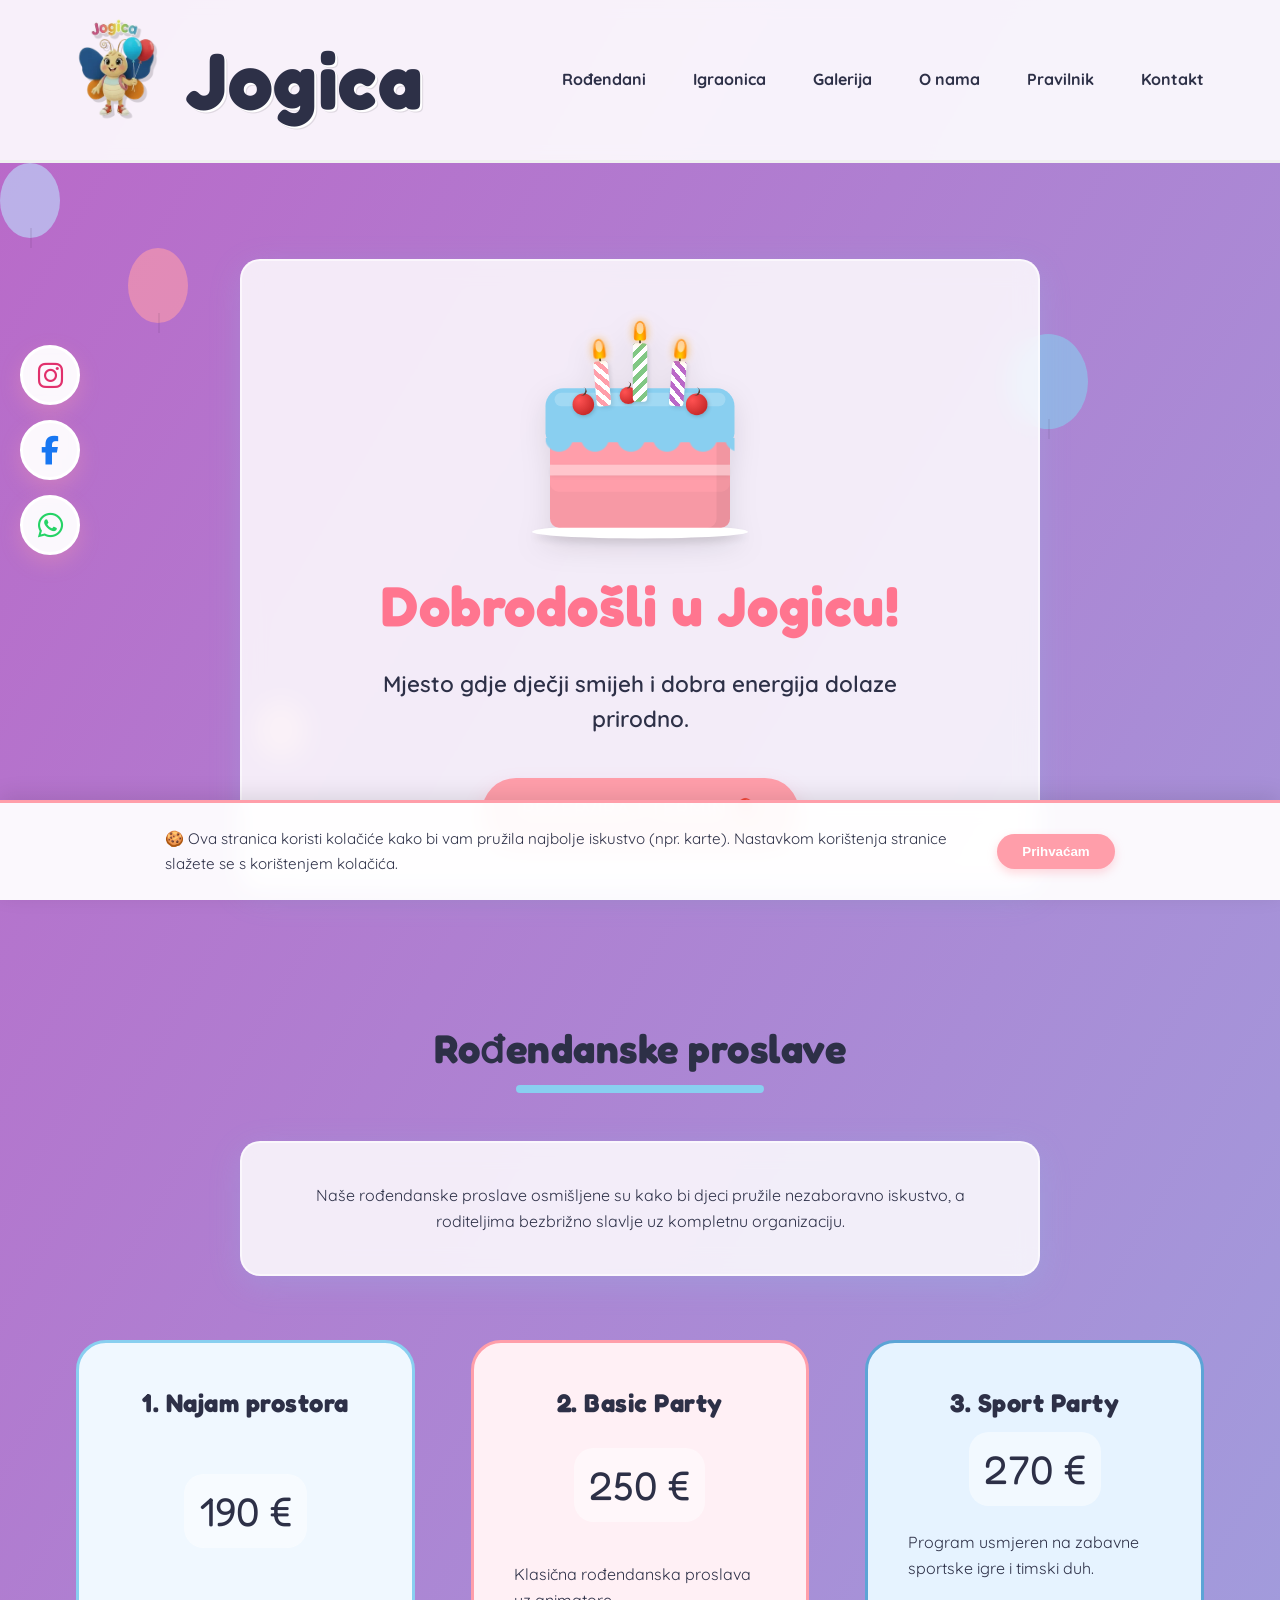
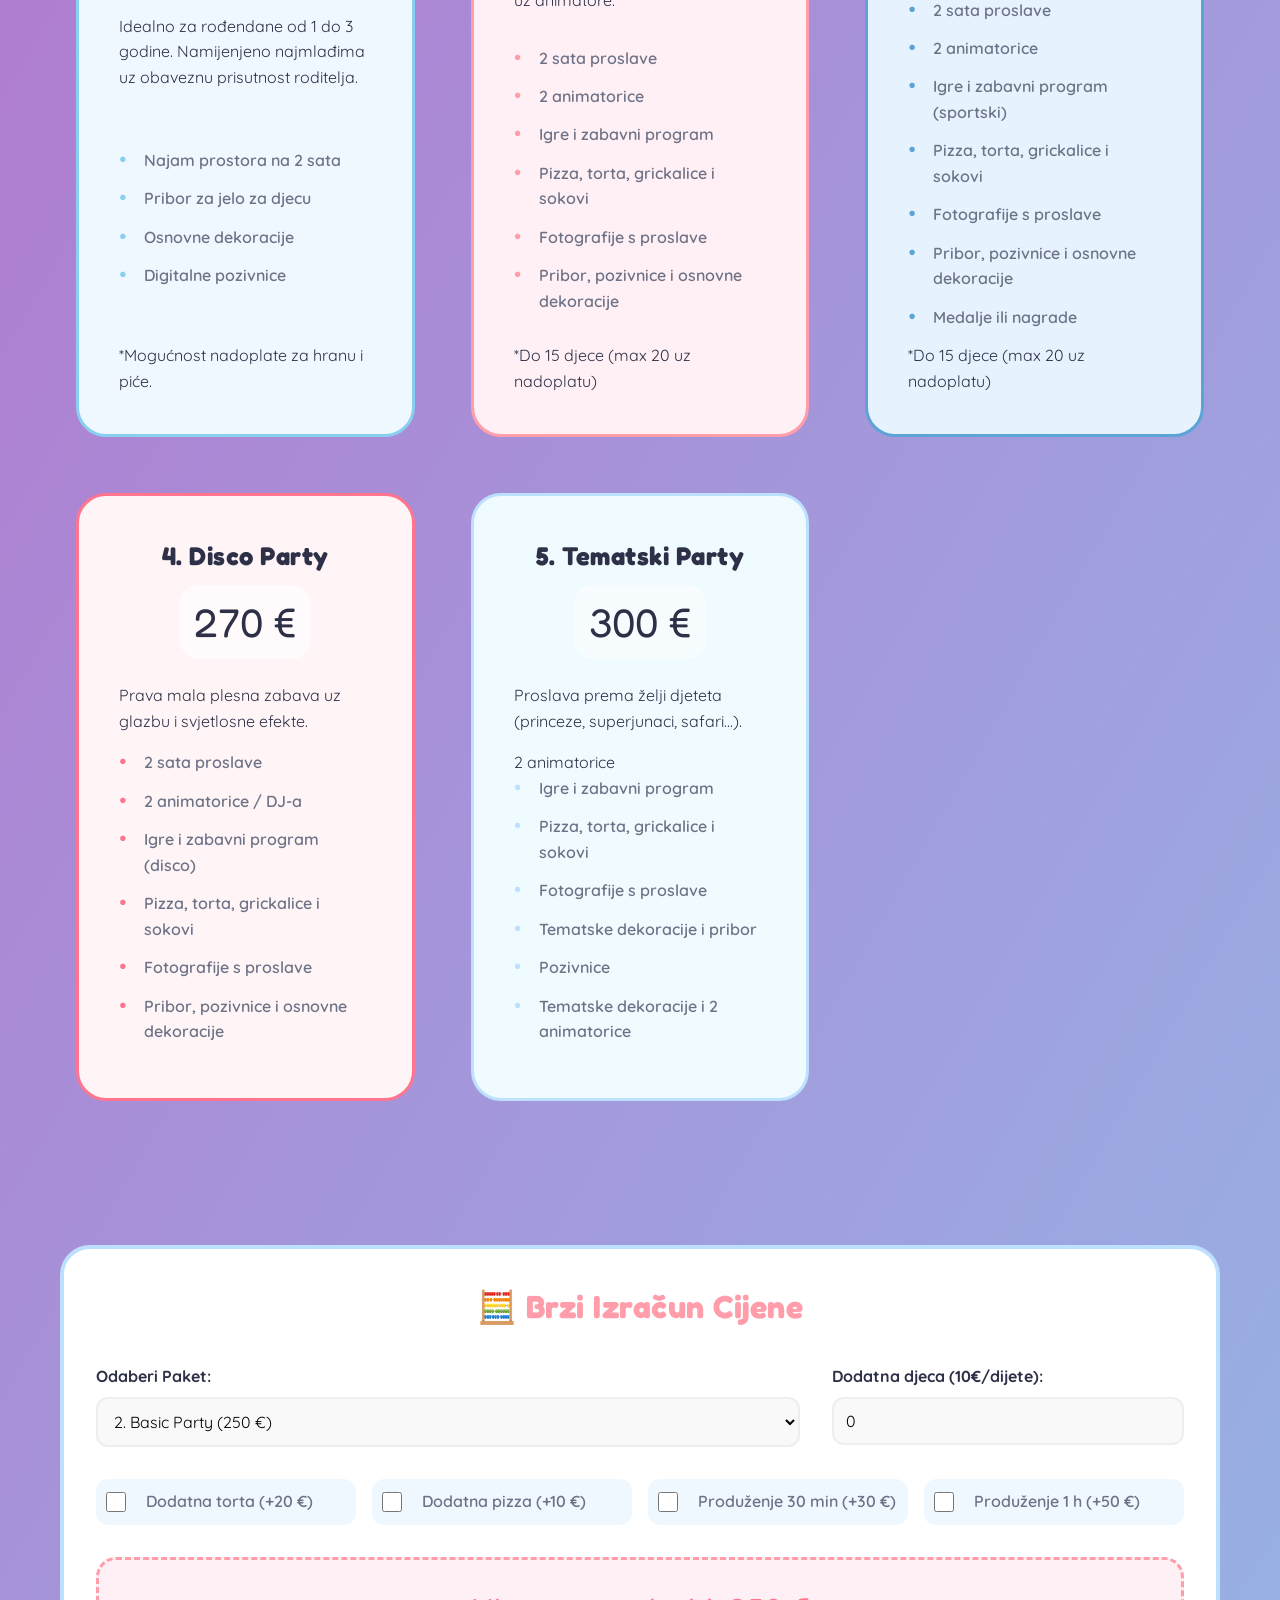
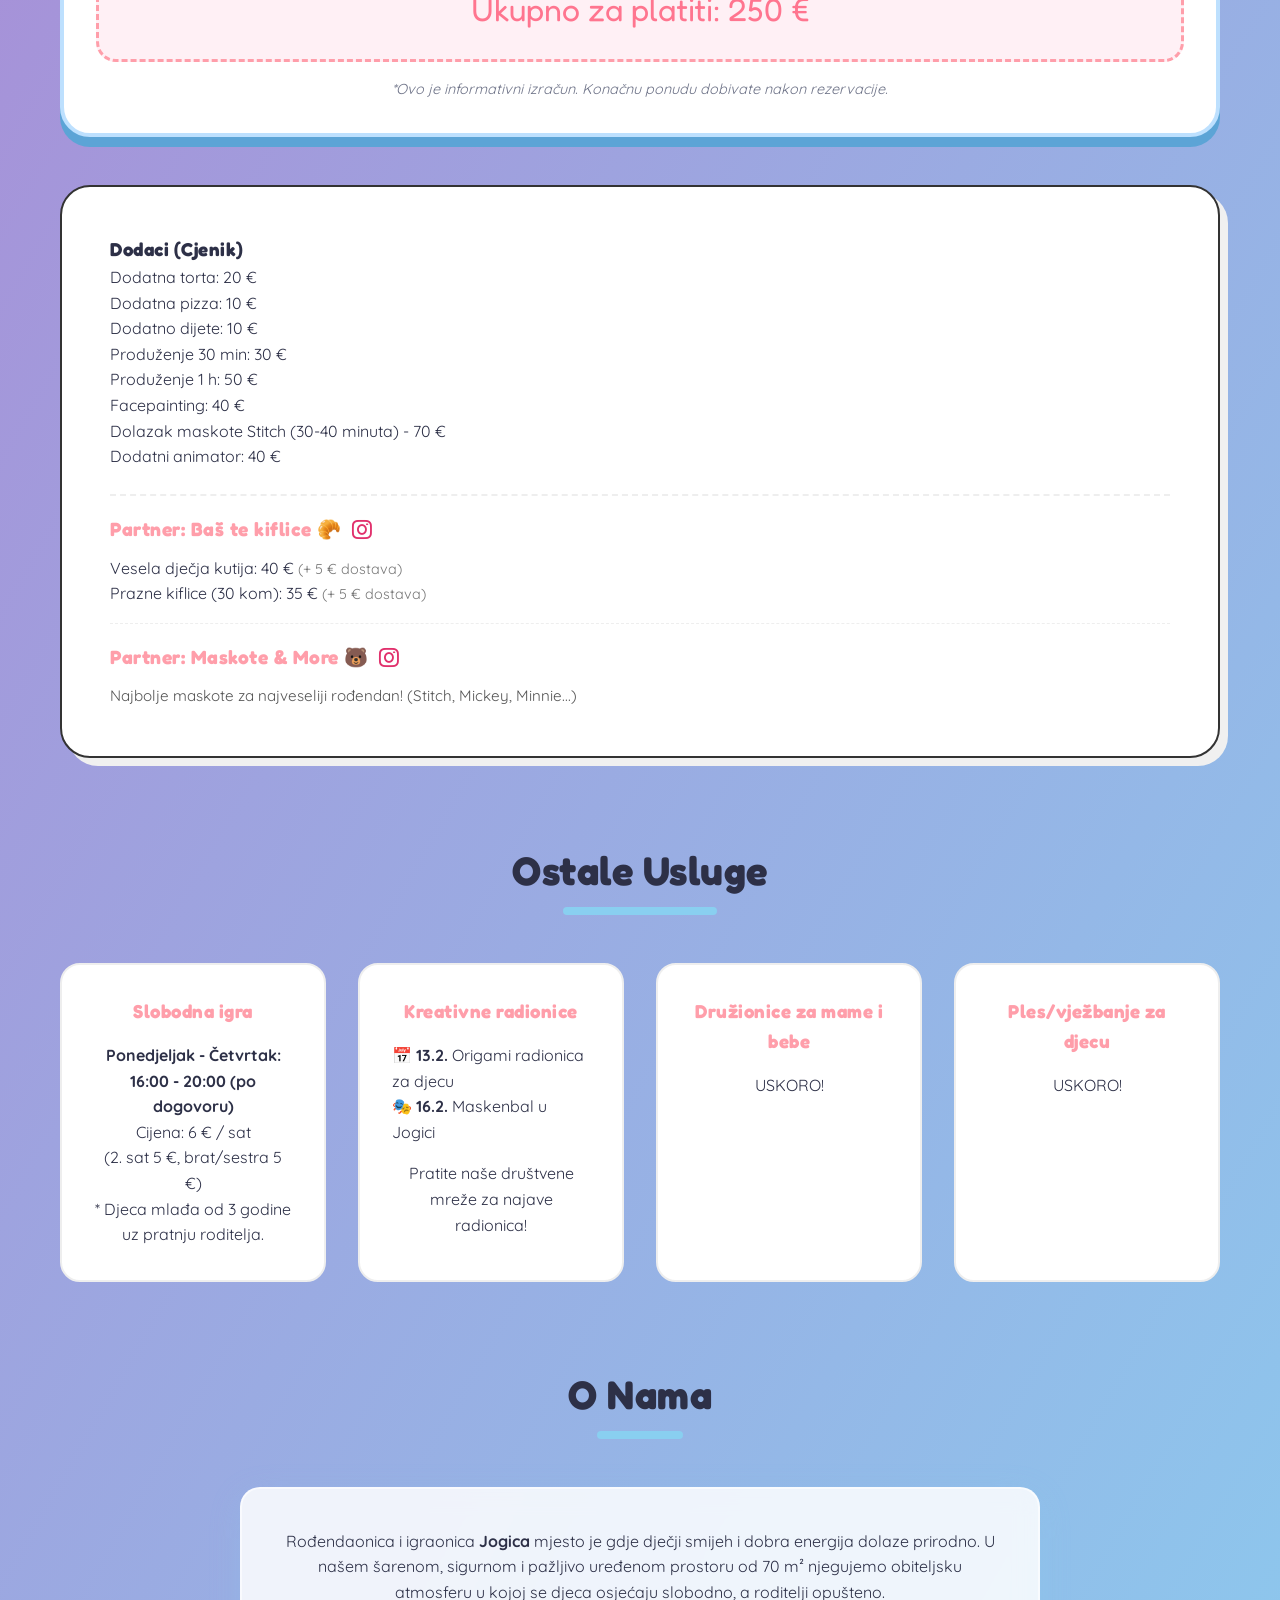
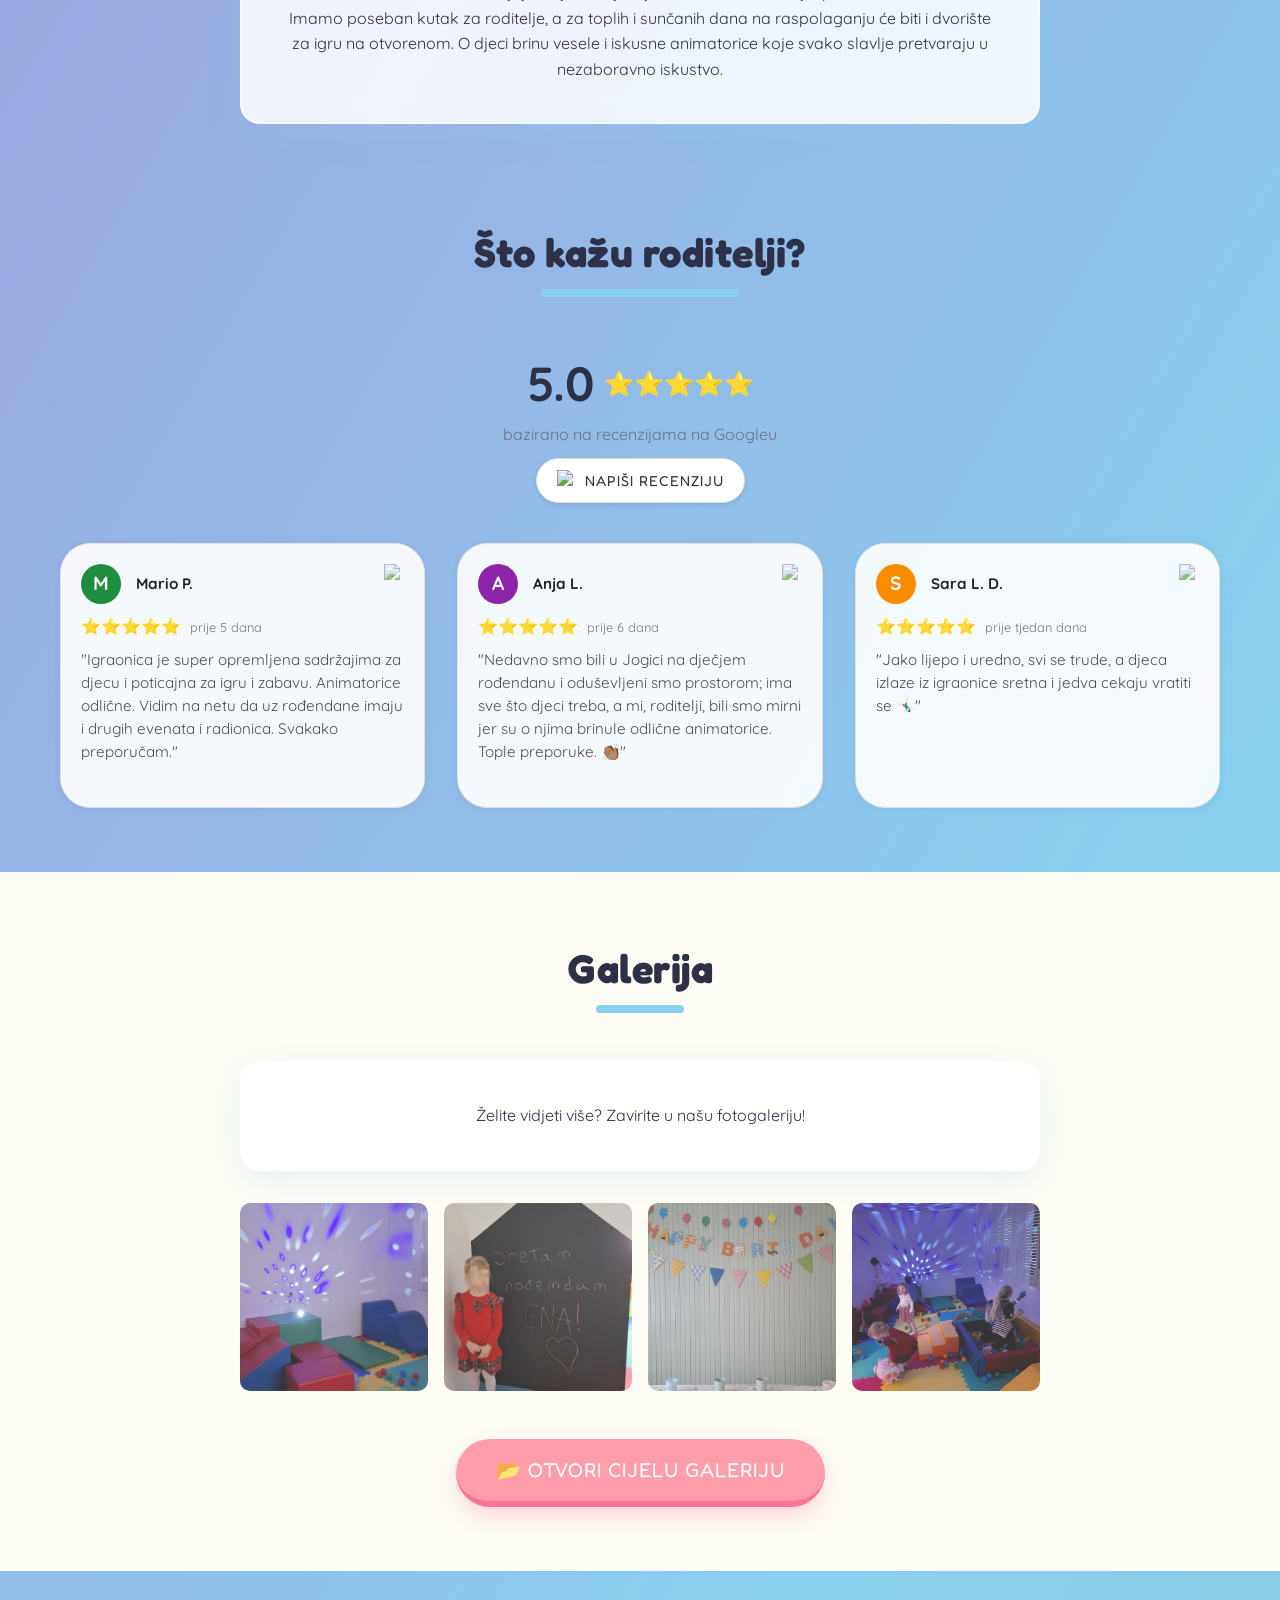
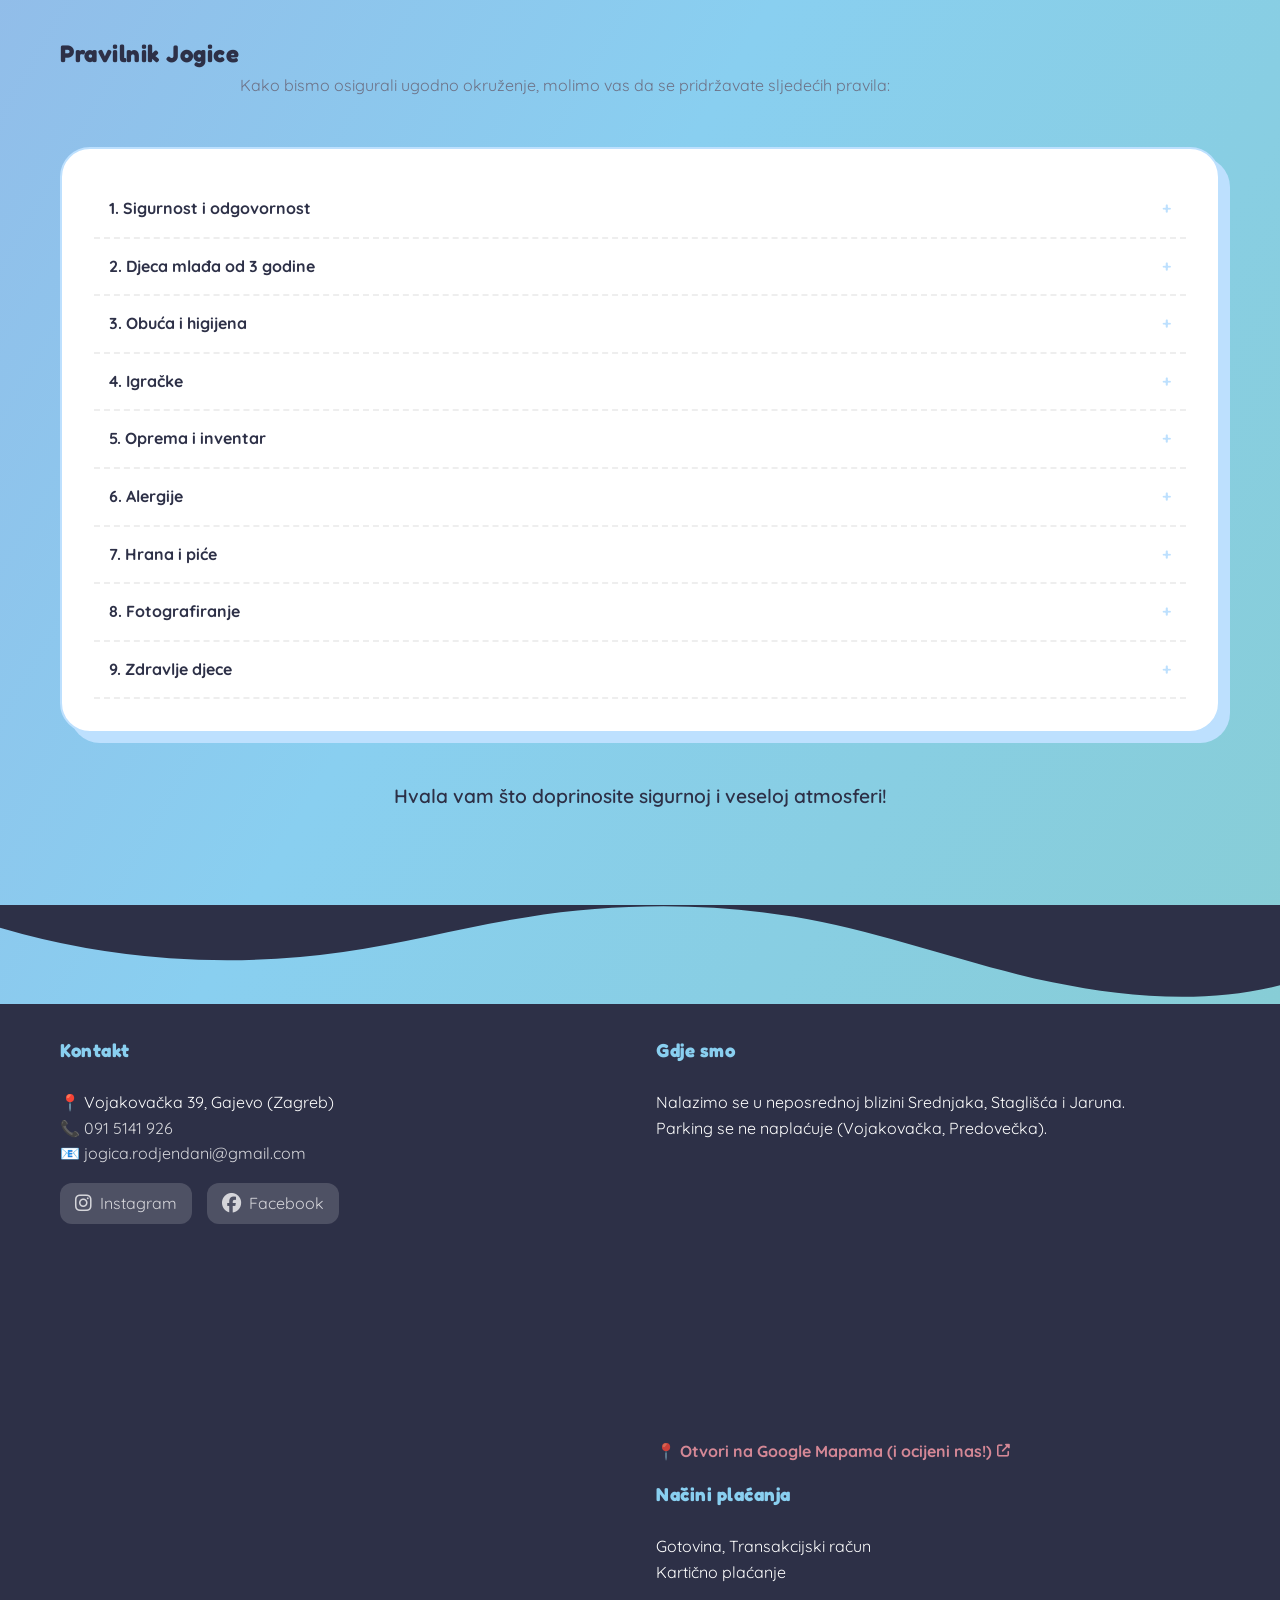
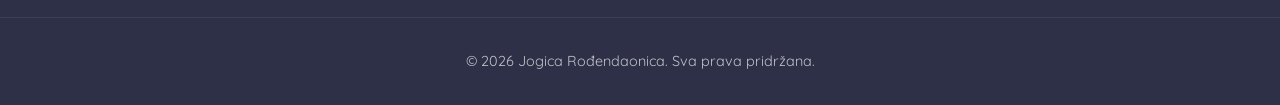
==== commit 5e0b46b0: "Anonymize testimonials to initials" ====
--- a/index.html
+++ b/index.html
@@ -313,26 +313,69 @@
     <section class="testimonials">
         <div class="container">
             <h2 class="section-title">Što kažu roditelji?</h2>
+            
+            <div class="google-rating-summary" style="text-align: center; margin-bottom: 2rem;">
+                <div style="font-size: 3rem; font-weight: 700; display: flex; align-items: center; justify-content: center; gap: 10px;">
+                    5.0 <span style="font-size: 1.5rem; color: #fbbc04;">⭐⭐⭐⭐⭐</span>
+                </div>
+                <p style="color: var(--color-text-light);">bazirano na recenzijama na Googleu</p>
+                <a href="https://www.google.com/search?q=Jogica+Ro%C4%91endaonica+reviews" target="_blank" class="btn" style="margin-top: 10px; font-size: 0.9rem; padding: 10px 20px; background-color: #fff; color: #333; border: 1px solid #ddd; box-shadow: 0 2px 5px rgba(0,0,0,0.1); display: inline-flex; align-items: center; gap: 8px;">
+                    <img src="https://upload.wikimedia.org/wikipedia/commons/5/53/Google_%22G%22_Logo.svg" width="20" height="20" alt="Google">
+                    Napiši recenziju
+                </a>
+            </div>
+
             <div class="testimonial-grid">
-                <div class="testimonial-card">
-                    <div class="quote-icon">❝</div>
-                    <p>"Najbolji rođendan do sada! Animatorice su bile odlične, djeca se nisu prestala smijati puna 2 sata. Svakako se vraćamo!"</p>
-                    <h4>- Mama Ana</h4>
-                    <div class="stars">⭐⭐⭐⭐⭐</div>
-                </div>
-                <div class="testimonial-card">
-                    <div class="quote-icon">❝</div>
-                    <p>"Prekrasno uređen prostor i jako ugodna atmosfera. Sportski paket je bio pun pogodak za naše dečke. Sve pohvale!"</p>
-                    <h4>- Tata Marko</h4>
-                    <div class="stars">⭐⭐⭐⭐⭐</div>
-                </div>
-                <div class="testimonial-card">
-                    <div class="quote-icon">❝</div>
-                    <p>"Oduševljeni smo! Disco party je bio pravi hit. Teta čuvalica je bila divna prema najmlađima. Topla preporuka svima."</p>
-                    <h4>- Mama Ivana</h4>
-                    <div class="stars">⭐⭐⭐⭐⭐</div>
-                </div>
-            </div>
+                <!-- Mario Piria -->
+                <div class="testimonial-card google-card">
+                    <div class="review-header">
+                        <div class="author-avatar" style="background: #1e8e3e; color: white;">M</div>
+                        <div class="author-info">
+                            <span class="author-name">Mario P.</span>
+                        </div>
+                        <img src="https://upload.wikimedia.org/wikipedia/commons/5/53/Google_%22G%22_Logo.svg" class="g-logo" alt="Google" width="20" height="20">
+                    </div>
+                    <div class="stars" style="color: #fbbc04; margin: 10px 0;">⭐⭐⭐⭐⭐ <span style="font-size: 0.8rem; color: #777; font-weight: normal; margin-left: 5px;">prije 5 dana</span></div>
+                    <p>"Igraonica je super opremljena sadržajima za djecu i poticajna za igru i zabavu. Animatorice odlične. Vidim na netu da uz rođendane imaju i drugih evenata i radionica. Svakako preporučam."</p>
+                </div>
+
+                <!-- Anja Lordanić -->
+                <div class="testimonial-card google-card">
+                    <div class="review-header">
+                        <div class="author-avatar" style="background: #8e24aa; color: white;">A</div>
+                        <div class="author-info">
+                            <span class="author-name">Anja L.</span>
+                        </div>
+                        <img src="https://upload.wikimedia.org/wikipedia/commons/5/53/Google_%22G%22_Logo.svg" class="g-logo" alt="Google" width="20" height="20">
+                    </div>
+                    <div class="stars" style="color: #fbbc04; margin: 10px 0;">⭐⭐⭐⭐⭐ <span style="font-size: 0.8rem; color: #777; font-weight: normal; margin-left: 5px;">prije 6 dana</span></div>
+                    <p>"Nedavno smo bili u Jogici na dječjem rođendanu i oduševljeni smo prostorom; ima sve što djeci treba, a mi, roditelji, bili smo mirni jer su o njima brinule odlične animatorice. Tople preporuke. 👏🏽"</p>
+                </div>
+
+                <!-- Sara Livaić Diminić -->
+                <div class="testimonial-card google-card">
+                    <div class="review-header">
+                        <div class="author-avatar" style="background: #fb8c00; color: white;">S</div>
+                        <div class="author-info">
+                            <span class="author-name">Sara L. D.</span>
+                        </div>
+                        <img src="https://upload.wikimedia.org/wikipedia/commons/5/53/Google_%22G%22_Logo.svg" class="g-logo" alt="Google" width="20" height="20">
+                    </div>
+                    <div class="stars" style="color: #fbbc04; margin: 10px 0;">⭐⭐⭐⭐⭐ <span style="font-size: 0.8rem; color: #777; font-weight: normal; margin-left: 5px;">prije tjedan dana</span></div>
+                    <p>"Jako lijepo i uredno, svi se trude, a djeca izlaze iz igraonice sretna i jedva cekaju vratiti se 🤸🏻‍♂️"</p>
+                </div>
+            </div>
+            
+            <style>
+                .google-card { text-align: left; padding: 20px; border: 1px solid #e0e0e0; box-shadow: 0 2px 10px rgba(0,0,0,0.05); }
+                .review-header { display: flex; align-items: center; gap: 15px; position: relative; }
+                .author-avatar { width: 40px; height: 40px; border-radius: 50%; display: flex; align-items: center; justify-content: center; font-weight: bold; font-size: 1.2rem; }
+                .author-info { display: flex; flex-direction: column; }
+                .author-name { font-weight: 700; color: #202124; font-size: 0.95rem; }
+                .author-meta { font-size: 0.75rem; color: #70757a; }
+                .g-logo { position: absolute; top: 0; right: 0; opacity: 0.7; }
+                .testimonial-card p { font-style: normal; margin-top: 10px; color: #4d4d4d; font-size: 0.95rem; line-height: 1.5; }
+            </style>
         </div>
     </section>
 
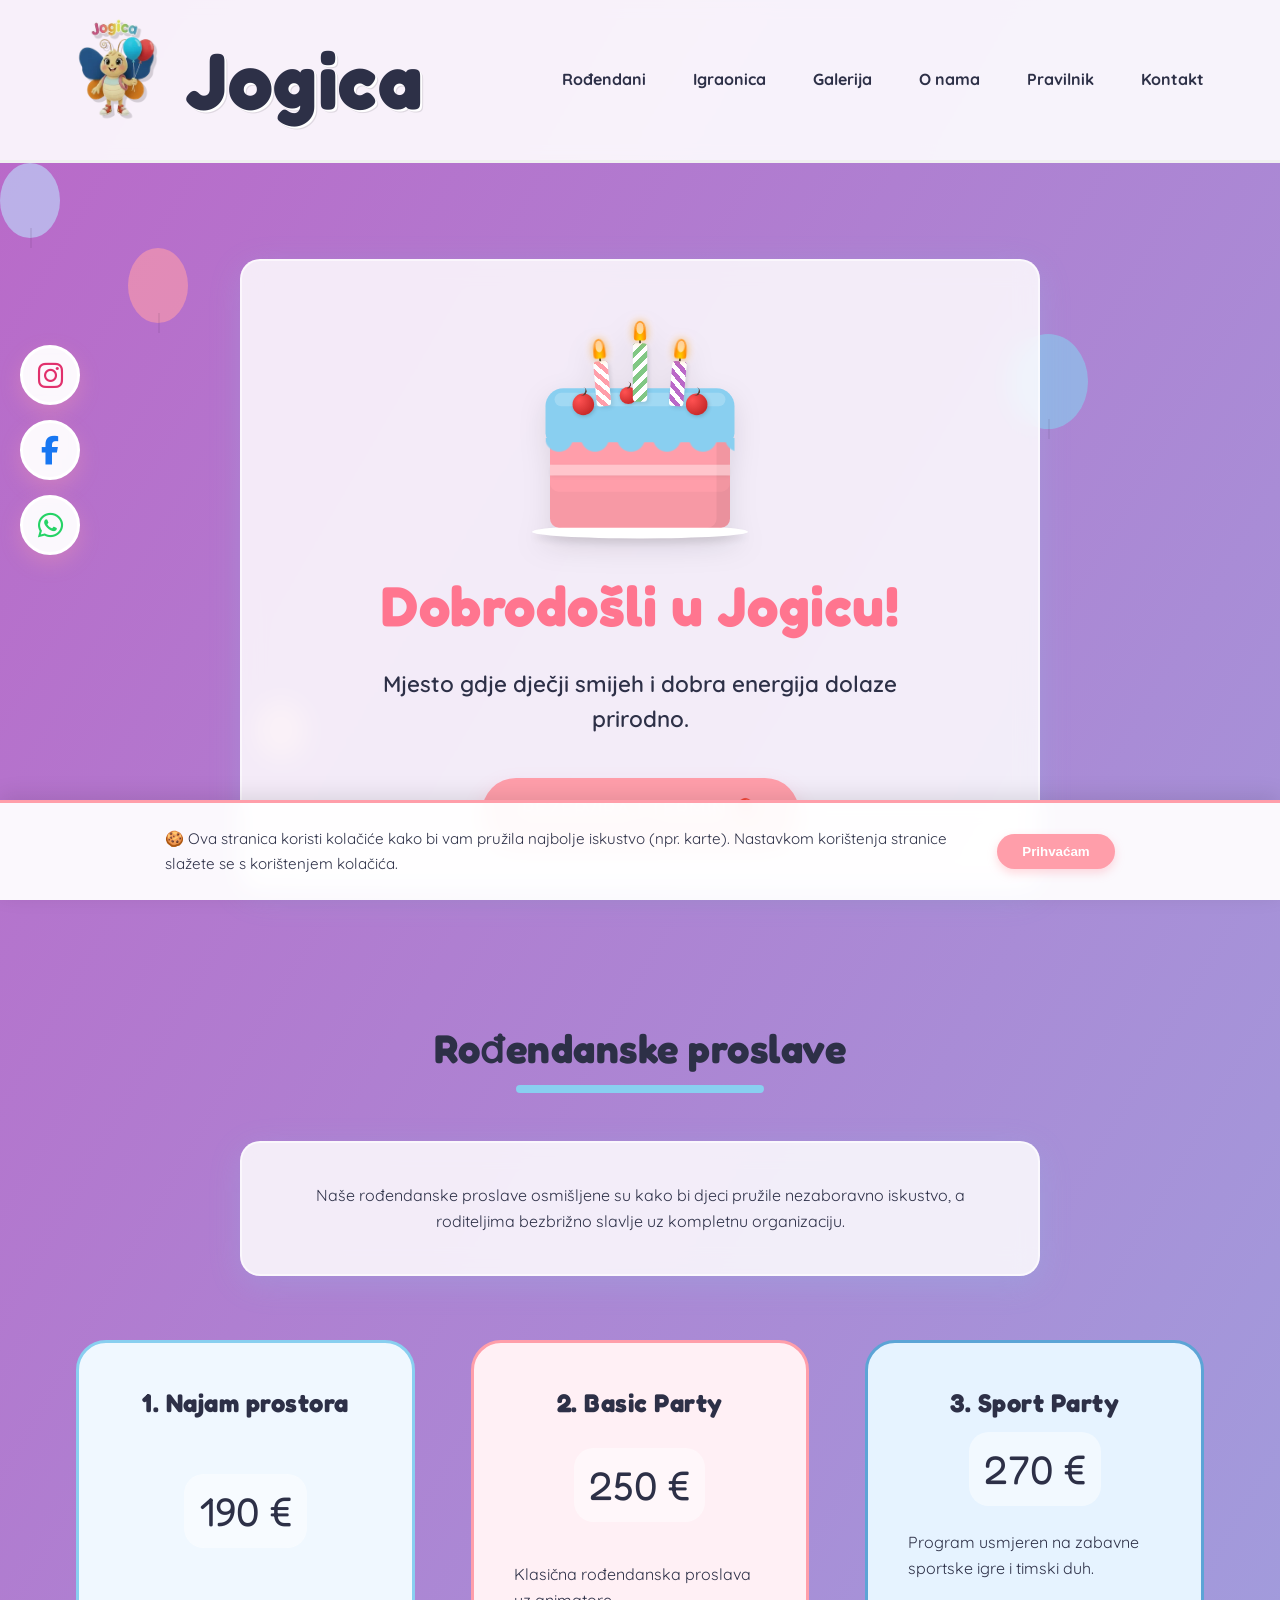
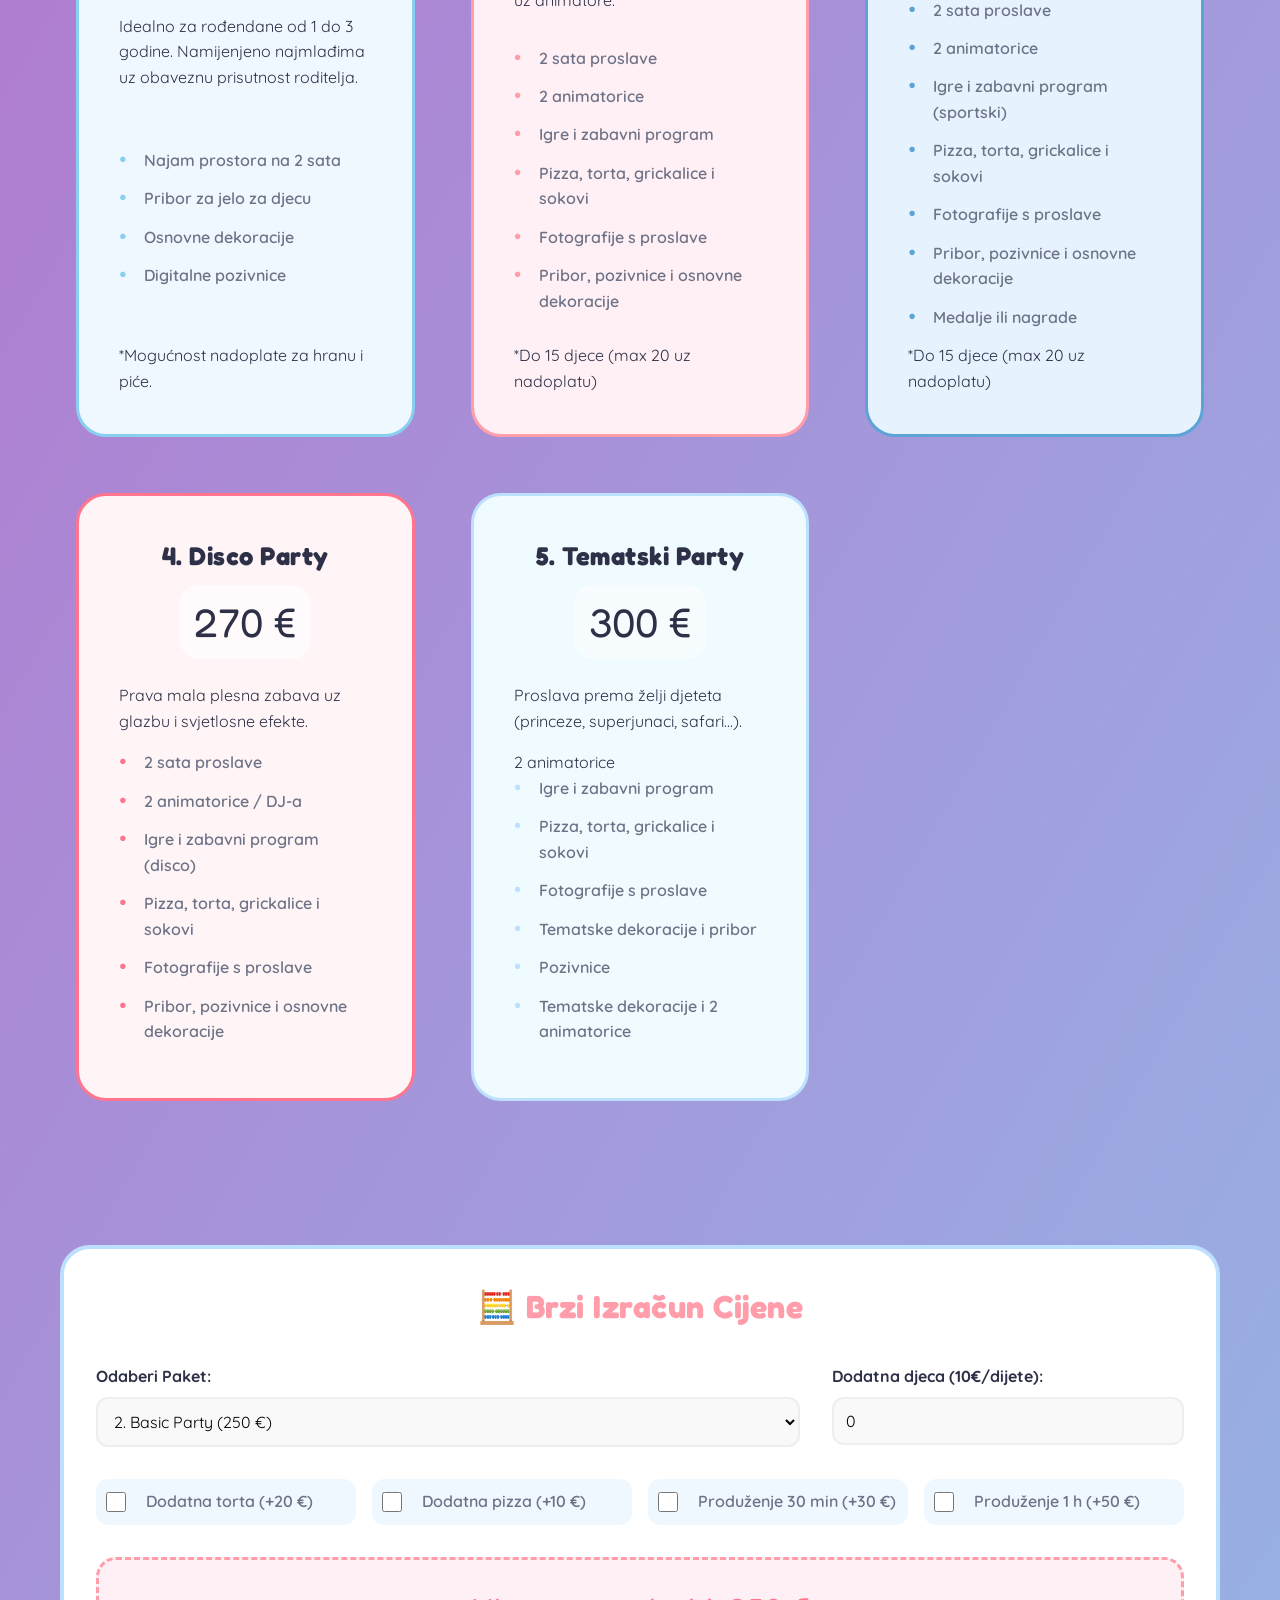
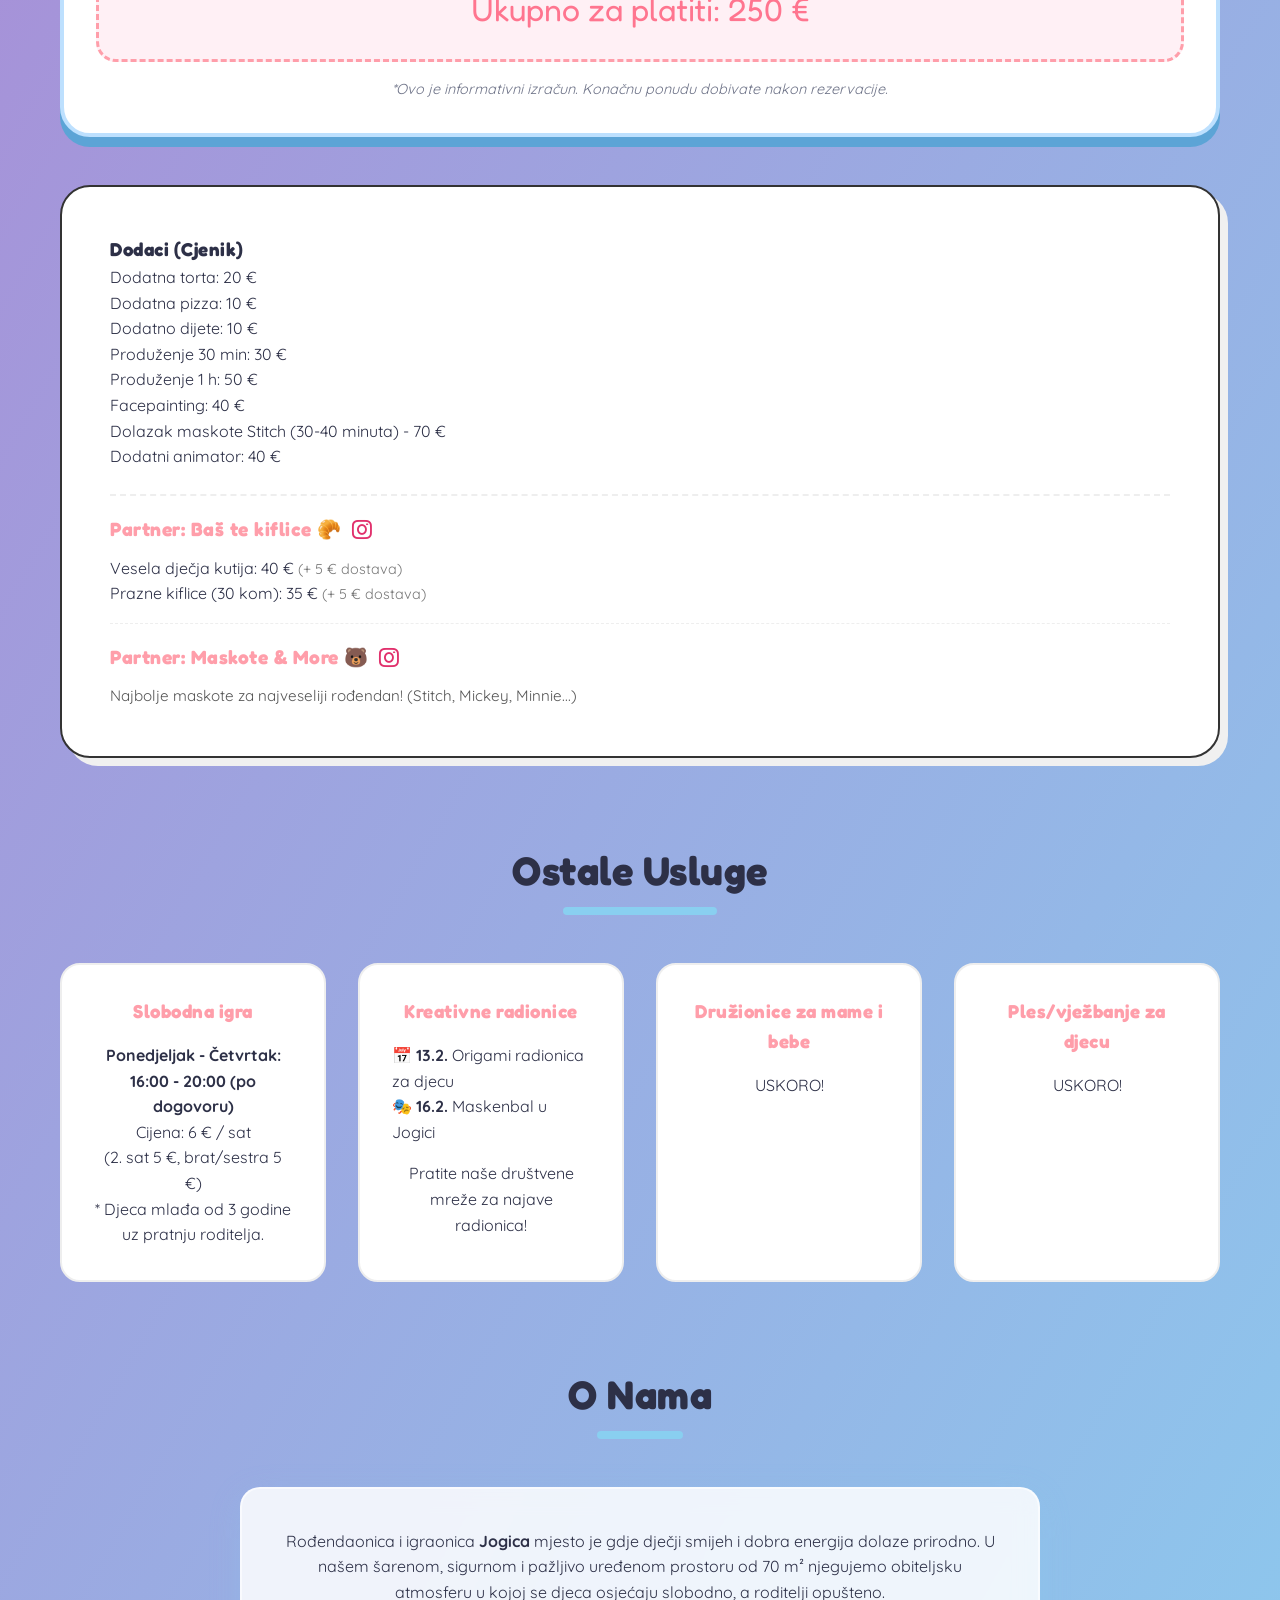
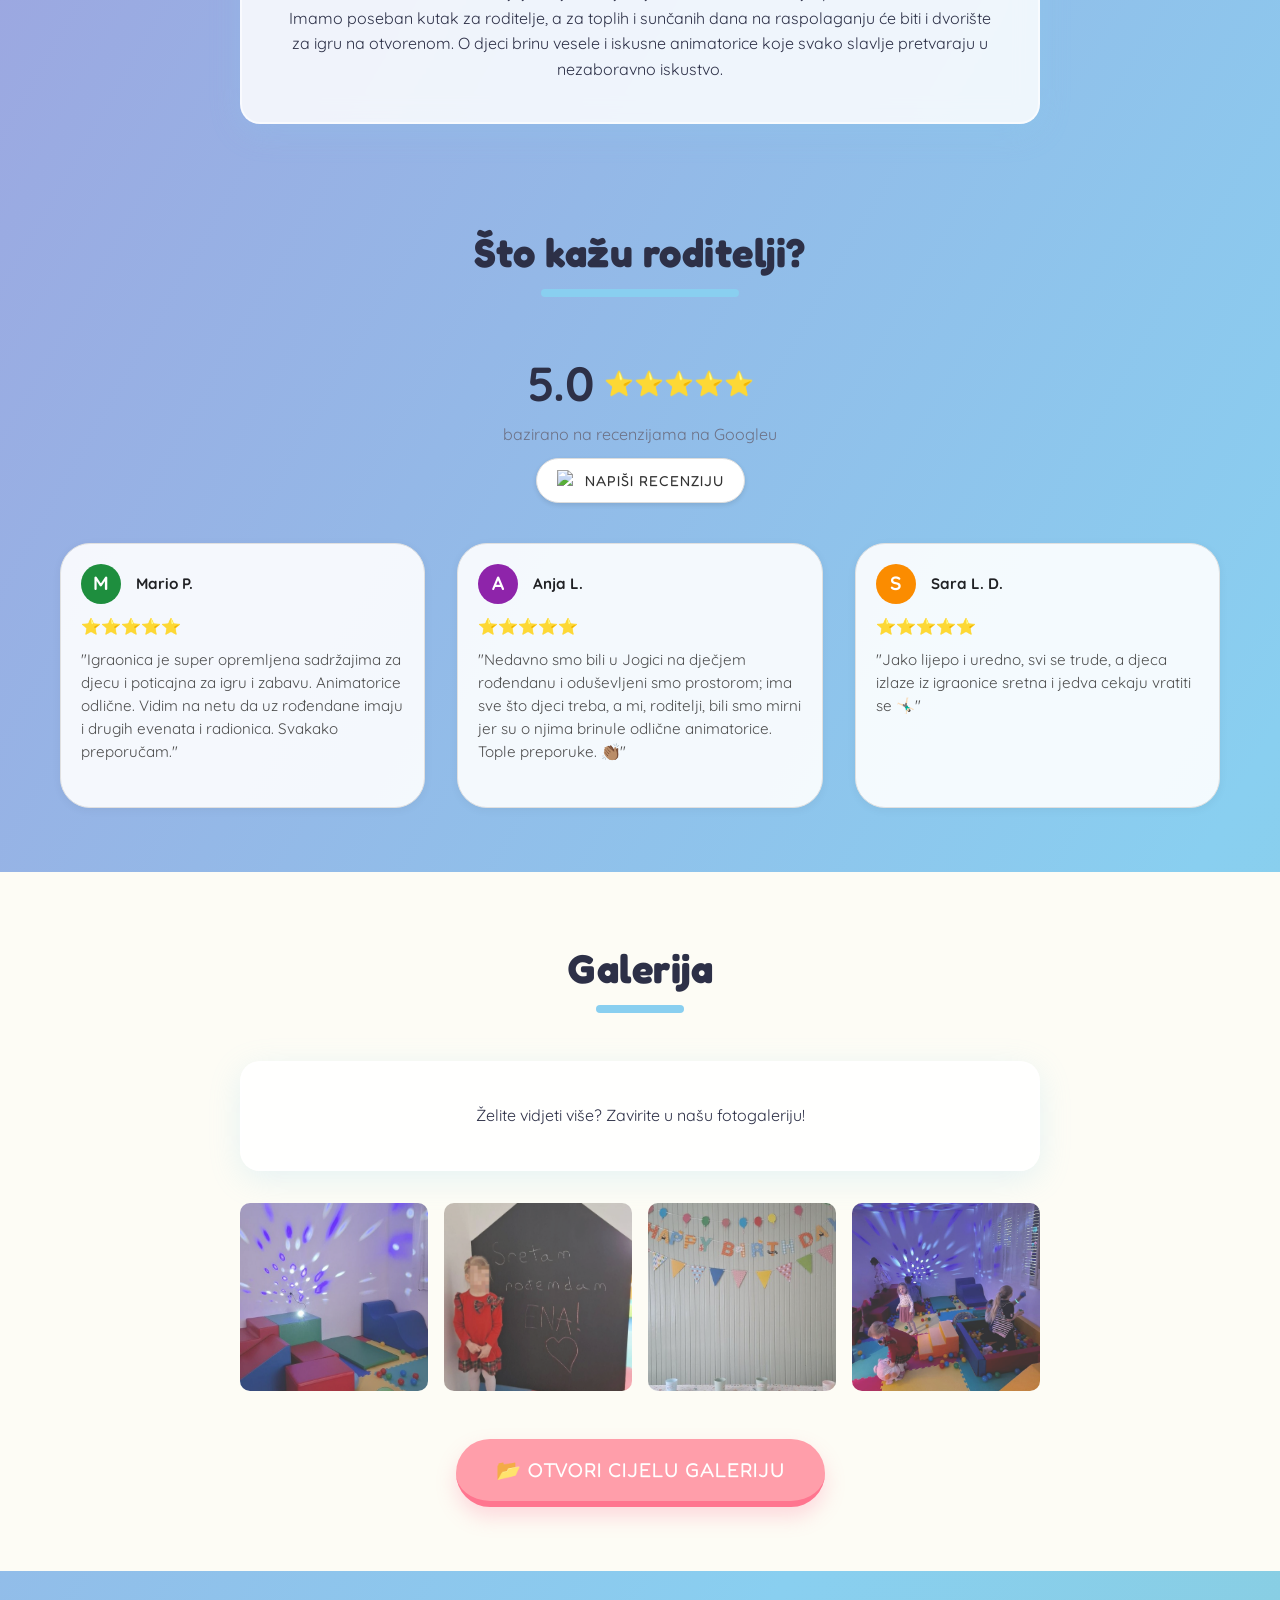
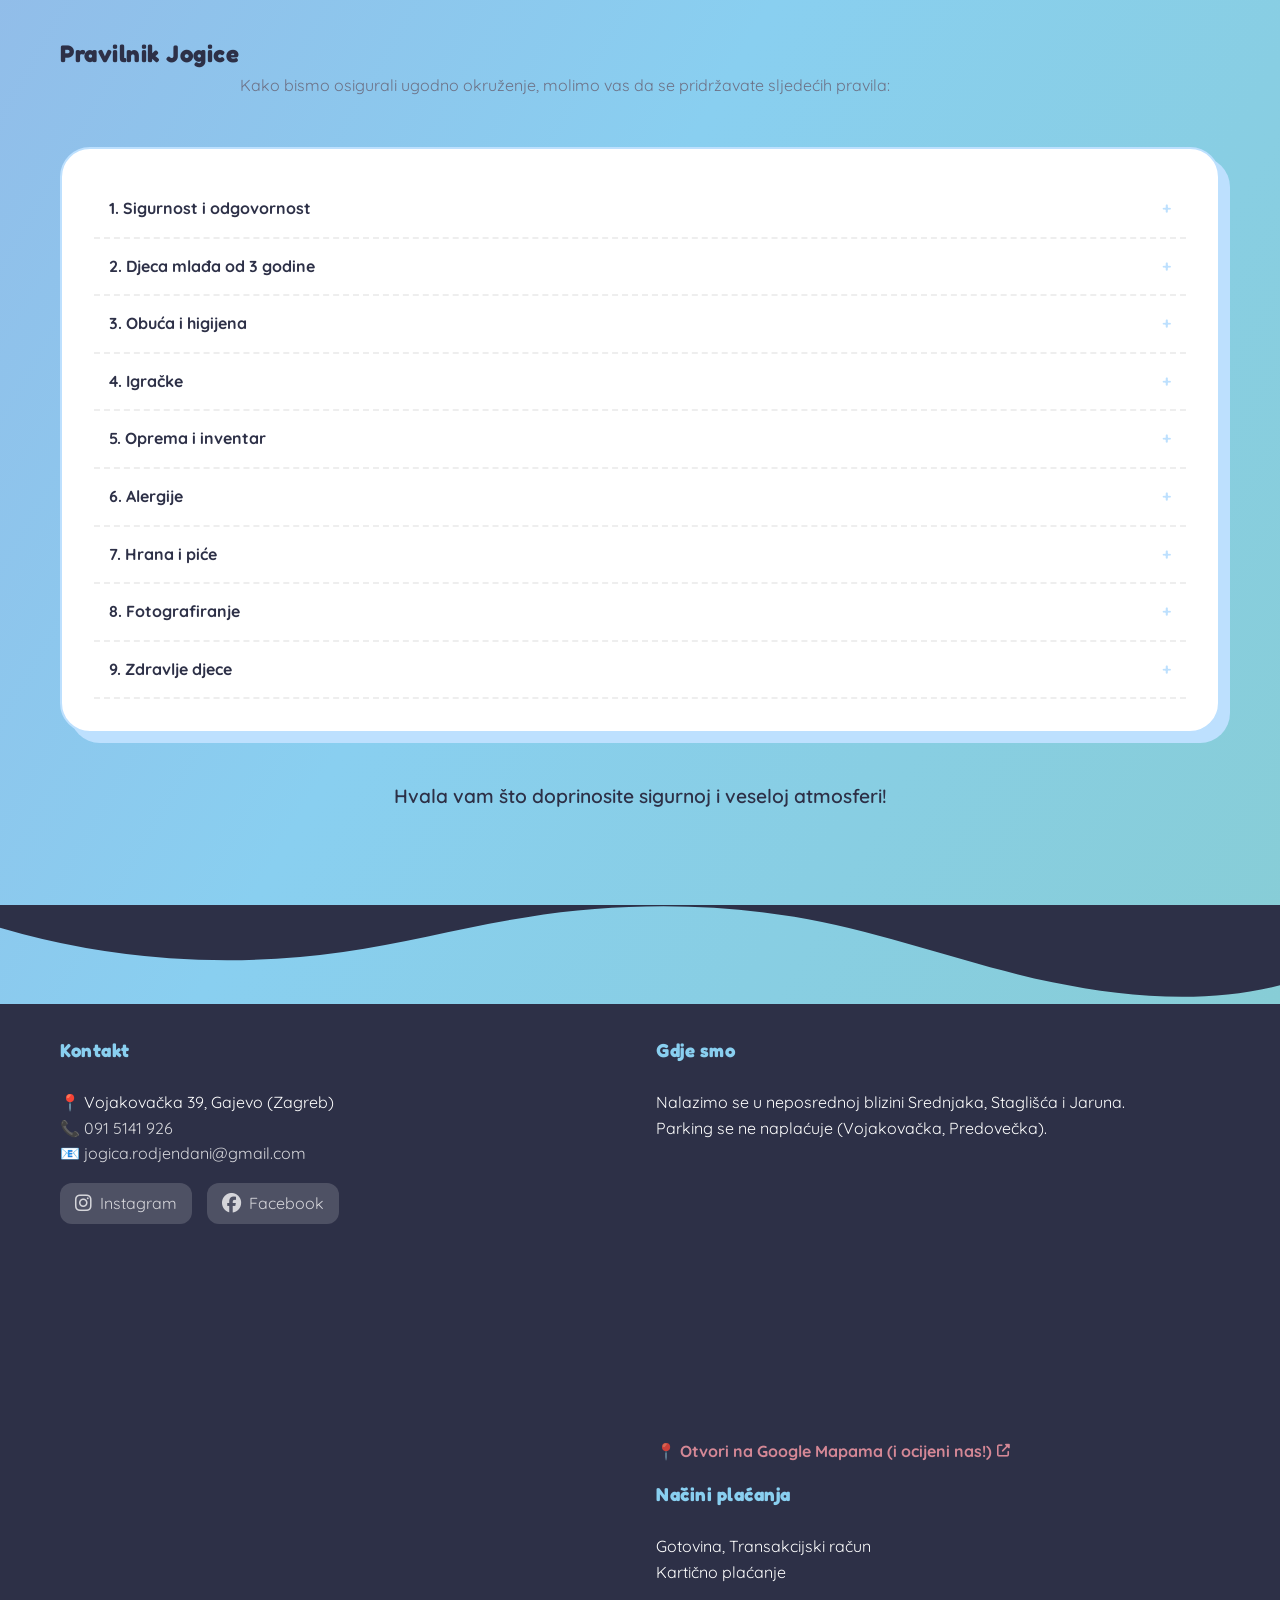
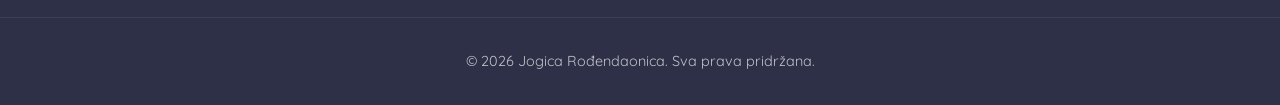
==== commit 3ccb9c68: "Remove review timestamps" ====
--- a/index.html
+++ b/index.html
@@ -333,9 +333,8 @@
                         <div class="author-info">
                             <span class="author-name">Mario P.</span>
                         </div>
-                        <img src="https://upload.wikimedia.org/wikipedia/commons/5/53/Google_%22G%22_Logo.svg" class="g-logo" alt="Google" width="20" height="20">
-                    </div>
-                    <div class="stars" style="color: #fbbc04; margin: 10px 0;">⭐⭐⭐⭐⭐ <span style="font-size: 0.8rem; color: #777; font-weight: normal; margin-left: 5px;">prije 5 dana</span></div>
+                    </div>
+                    <div class="stars" style="color: #fbbc04; margin: 10px 0;">⭐⭐⭐⭐⭐</div>
                     <p>"Igraonica je super opremljena sadržajima za djecu i poticajna za igru i zabavu. Animatorice odlične. Vidim na netu da uz rođendane imaju i drugih evenata i radionica. Svakako preporučam."</p>
                 </div>
 
@@ -346,9 +345,8 @@
                         <div class="author-info">
                             <span class="author-name">Anja L.</span>
                         </div>
-                        <img src="https://upload.wikimedia.org/wikipedia/commons/5/53/Google_%22G%22_Logo.svg" class="g-logo" alt="Google" width="20" height="20">
-                    </div>
-                    <div class="stars" style="color: #fbbc04; margin: 10px 0;">⭐⭐⭐⭐⭐ <span style="font-size: 0.8rem; color: #777; font-weight: normal; margin-left: 5px;">prije 6 dana</span></div>
+                    </div>
+                    <div class="stars" style="color: #fbbc04; margin: 10px 0;">⭐⭐⭐⭐⭐</div>
                     <p>"Nedavno smo bili u Jogici na dječjem rođendanu i oduševljeni smo prostorom; ima sve što djeci treba, a mi, roditelji, bili smo mirni jer su o njima brinule odlične animatorice. Tople preporuke. 👏🏽"</p>
                 </div>
 
@@ -359,9 +357,8 @@
                         <div class="author-info">
                             <span class="author-name">Sara L. D.</span>
                         </div>
-                        <img src="https://upload.wikimedia.org/wikipedia/commons/5/53/Google_%22G%22_Logo.svg" class="g-logo" alt="Google" width="20" height="20">
-                    </div>
-                    <div class="stars" style="color: #fbbc04; margin: 10px 0;">⭐⭐⭐⭐⭐ <span style="font-size: 0.8rem; color: #777; font-weight: normal; margin-left: 5px;">prije tjedan dana</span></div>
+                    </div>
+                    <div class="stars" style="color: #fbbc04; margin: 10px 0;">⭐⭐⭐⭐⭐</div>
                     <p>"Jako lijepo i uredno, svi se trude, a djeca izlaze iz igraonice sretna i jedva cekaju vratiti se 🤸🏻‍♂️"</p>
                 </div>
             </div>
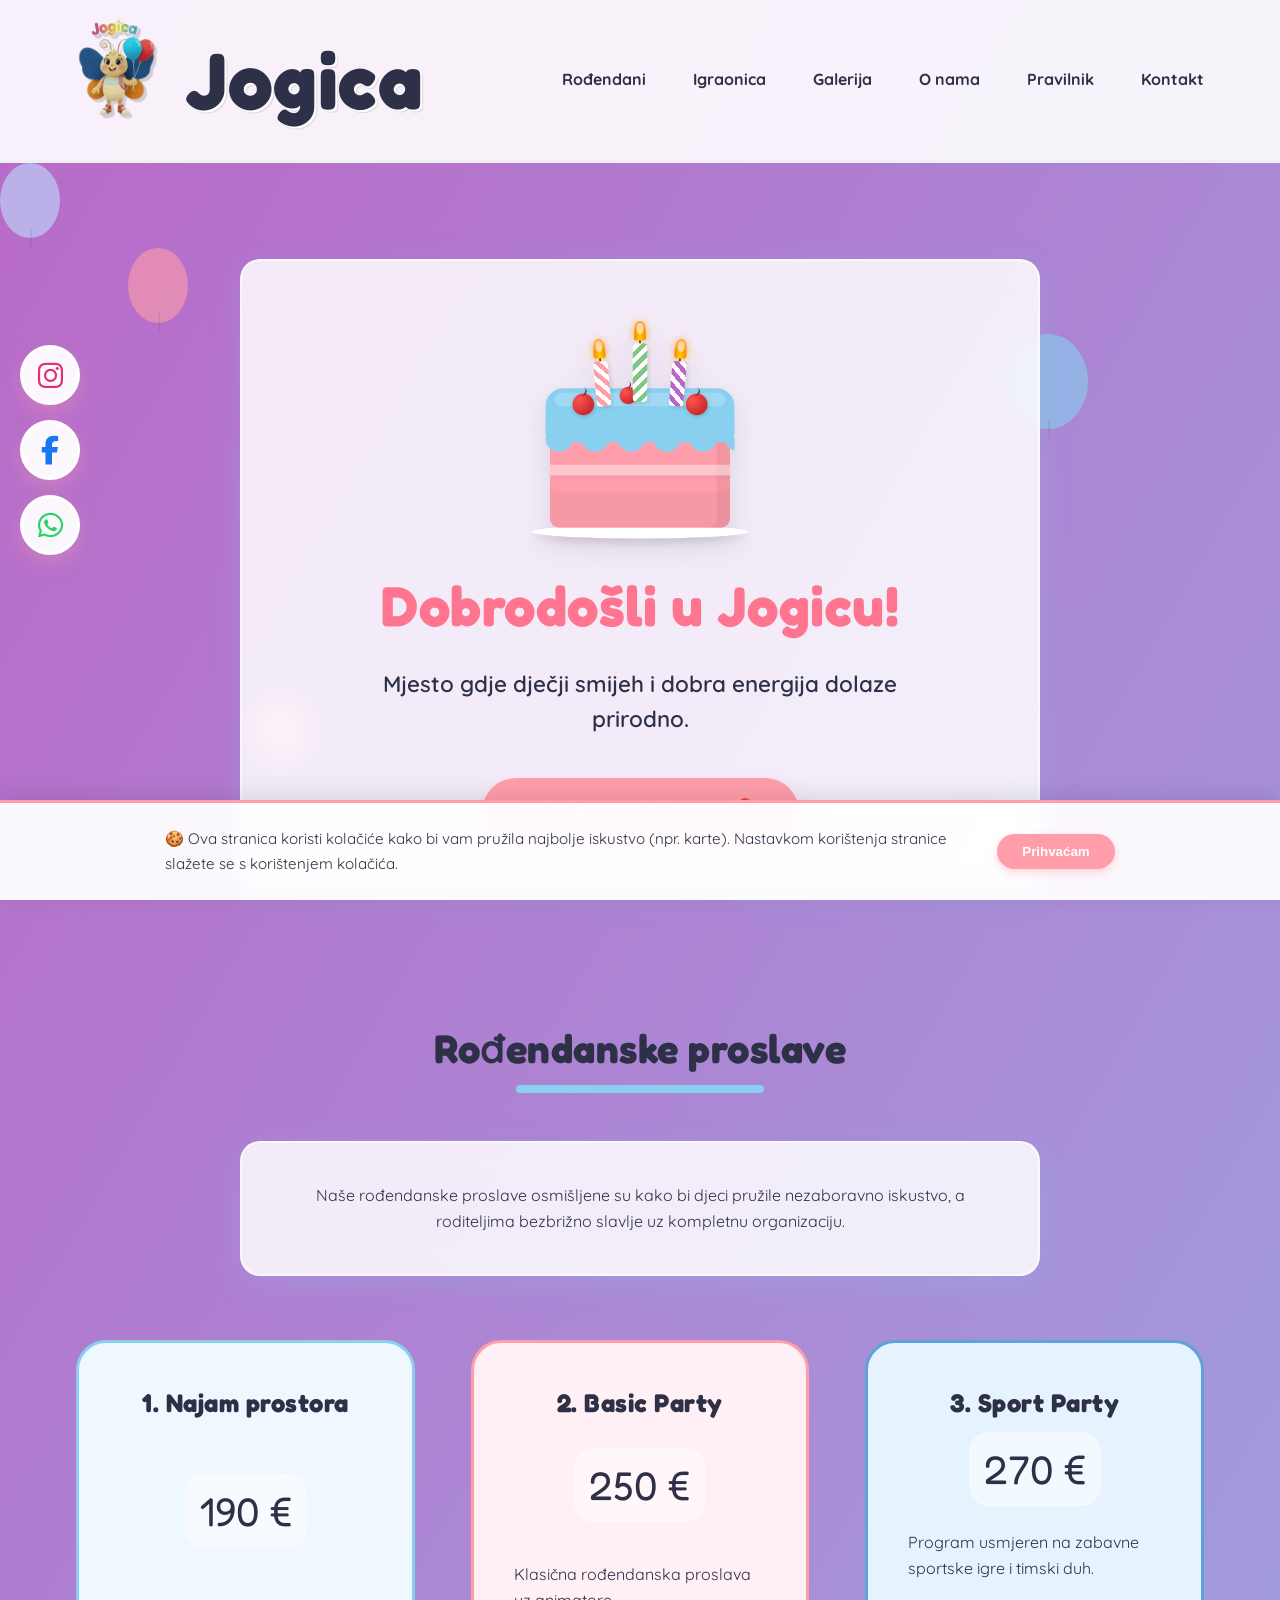
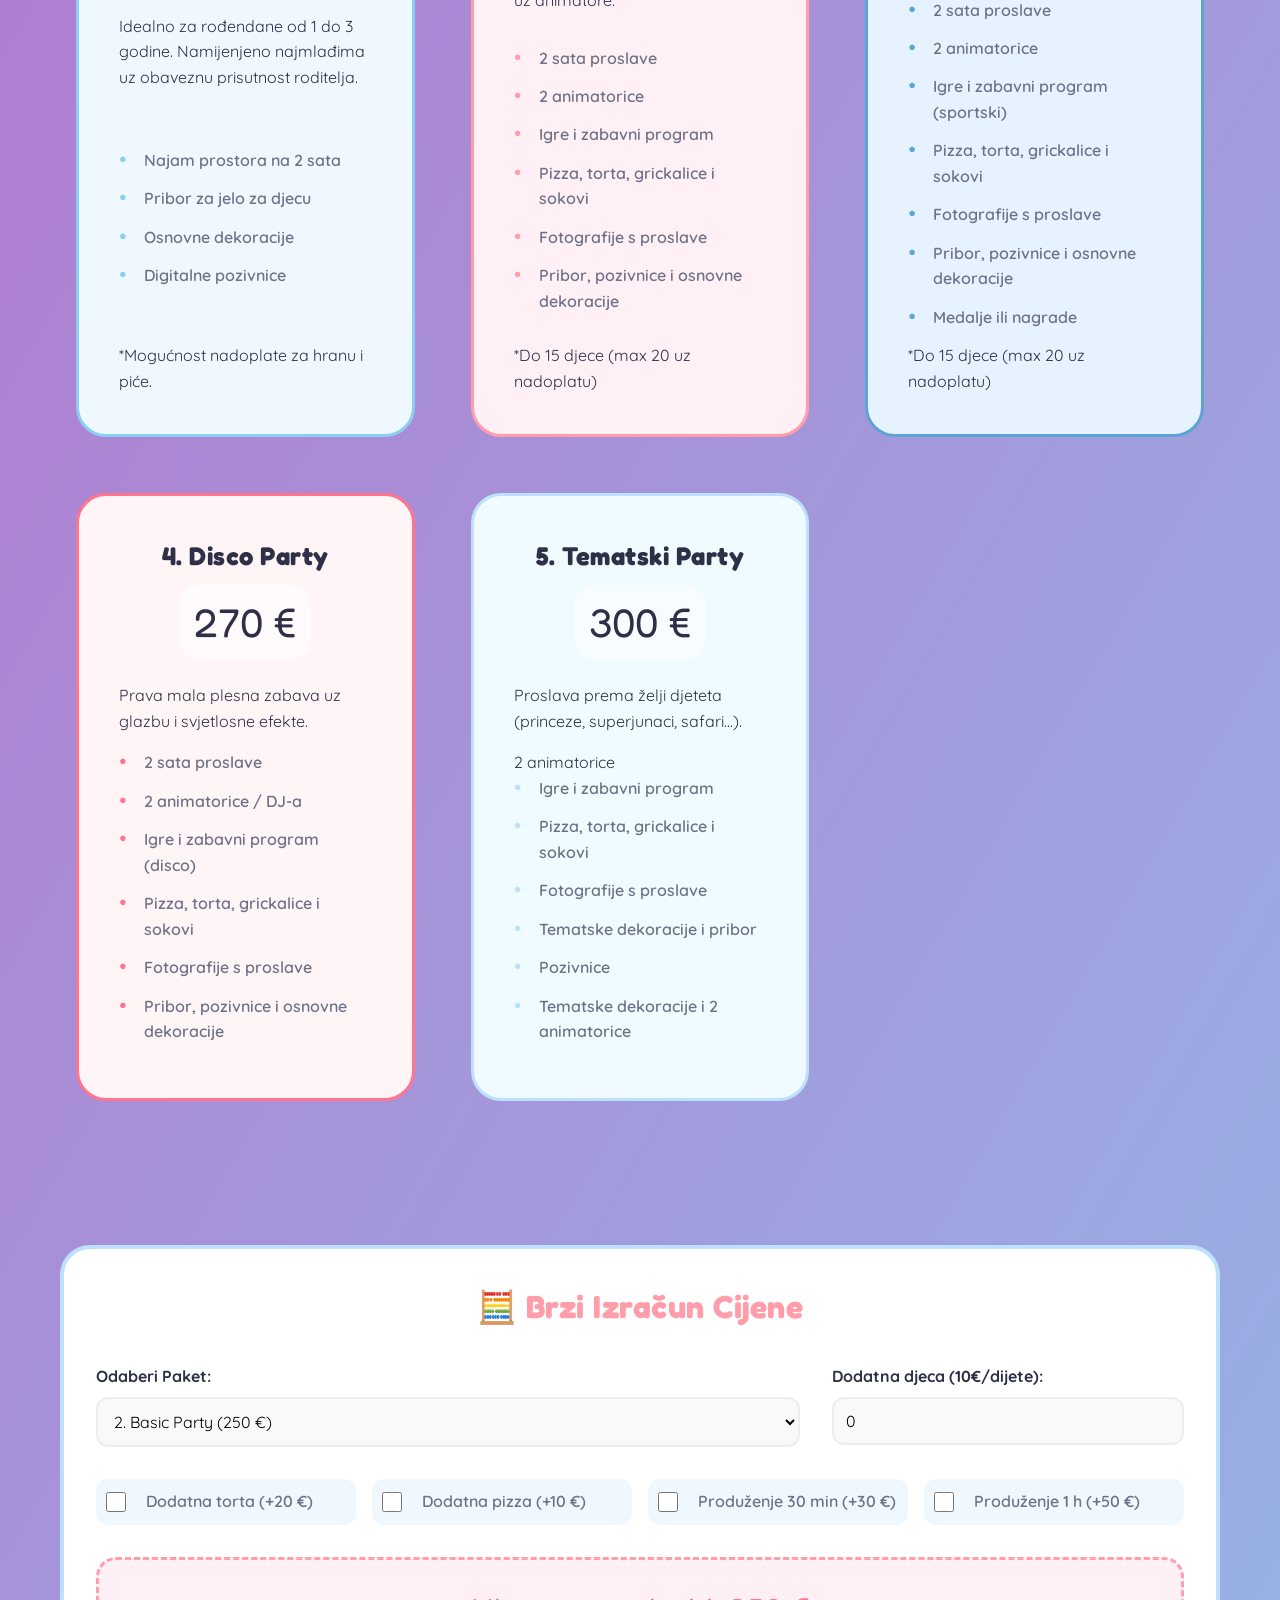
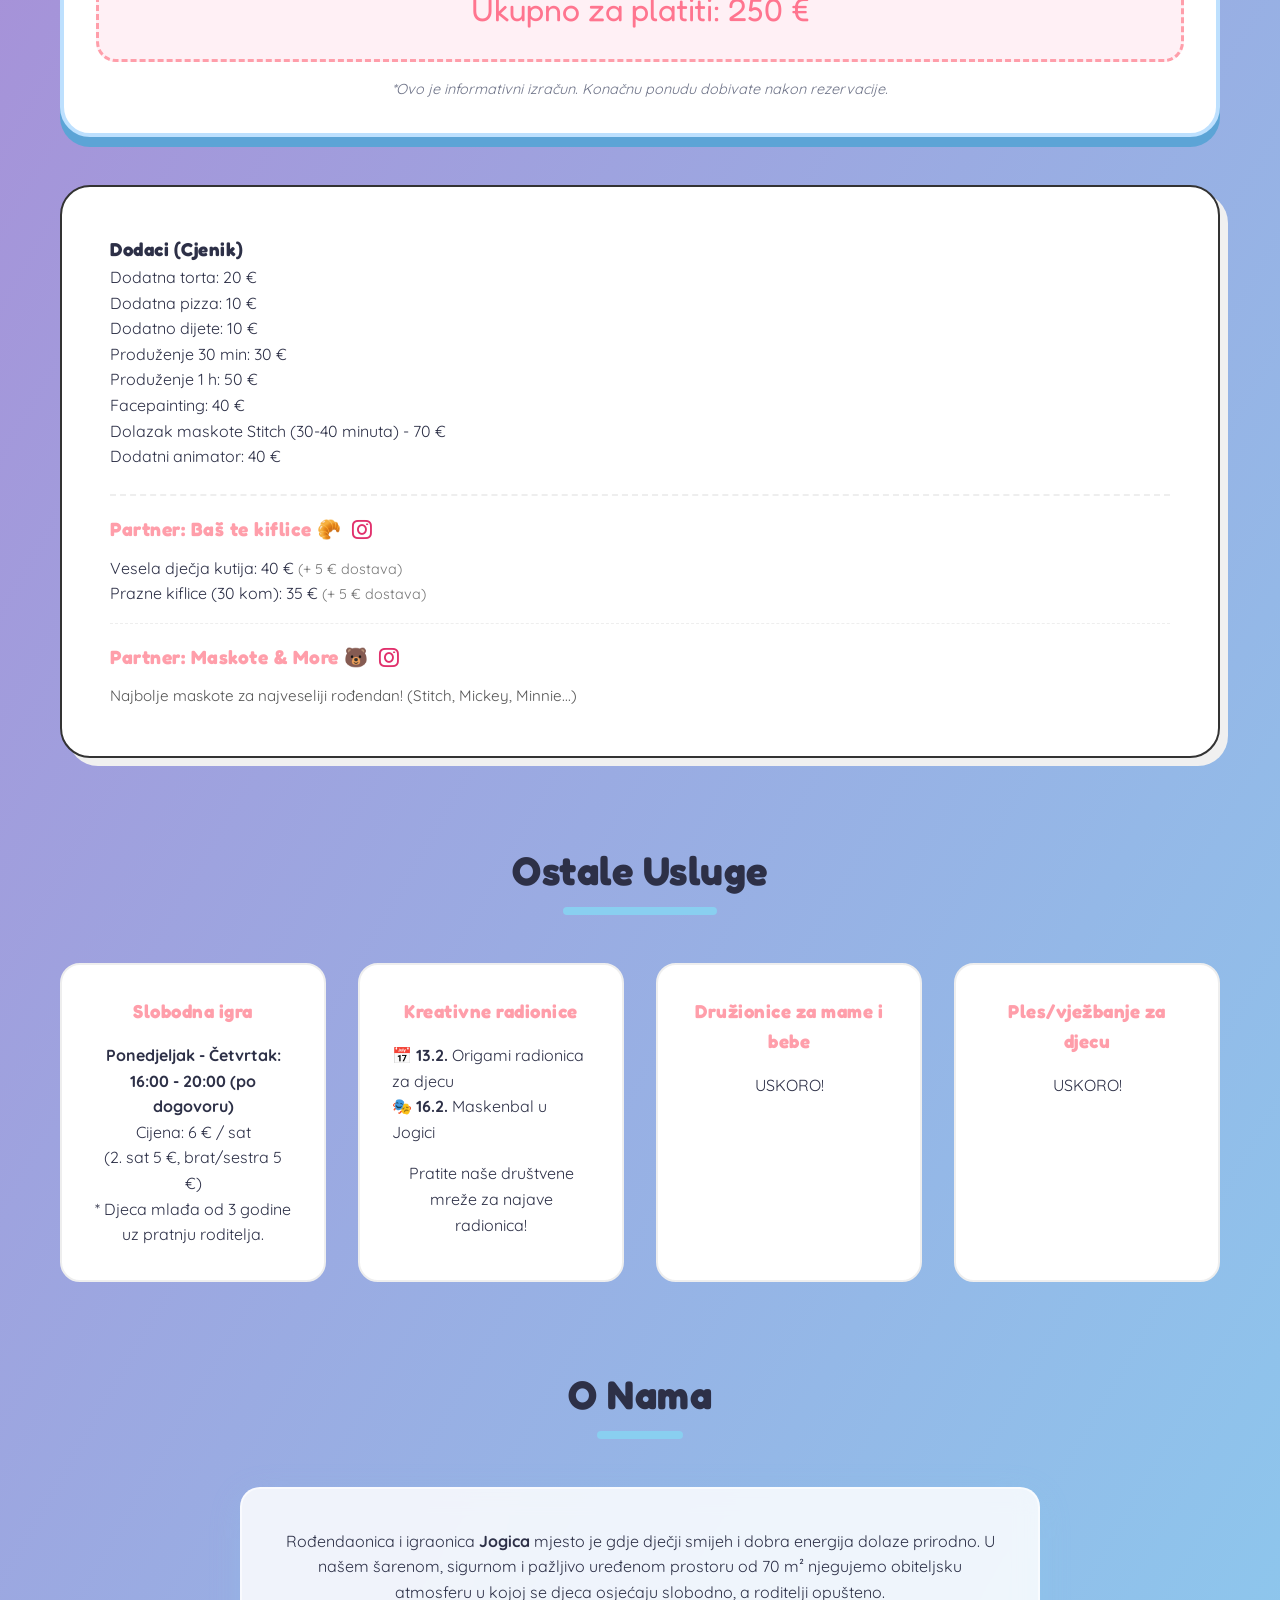
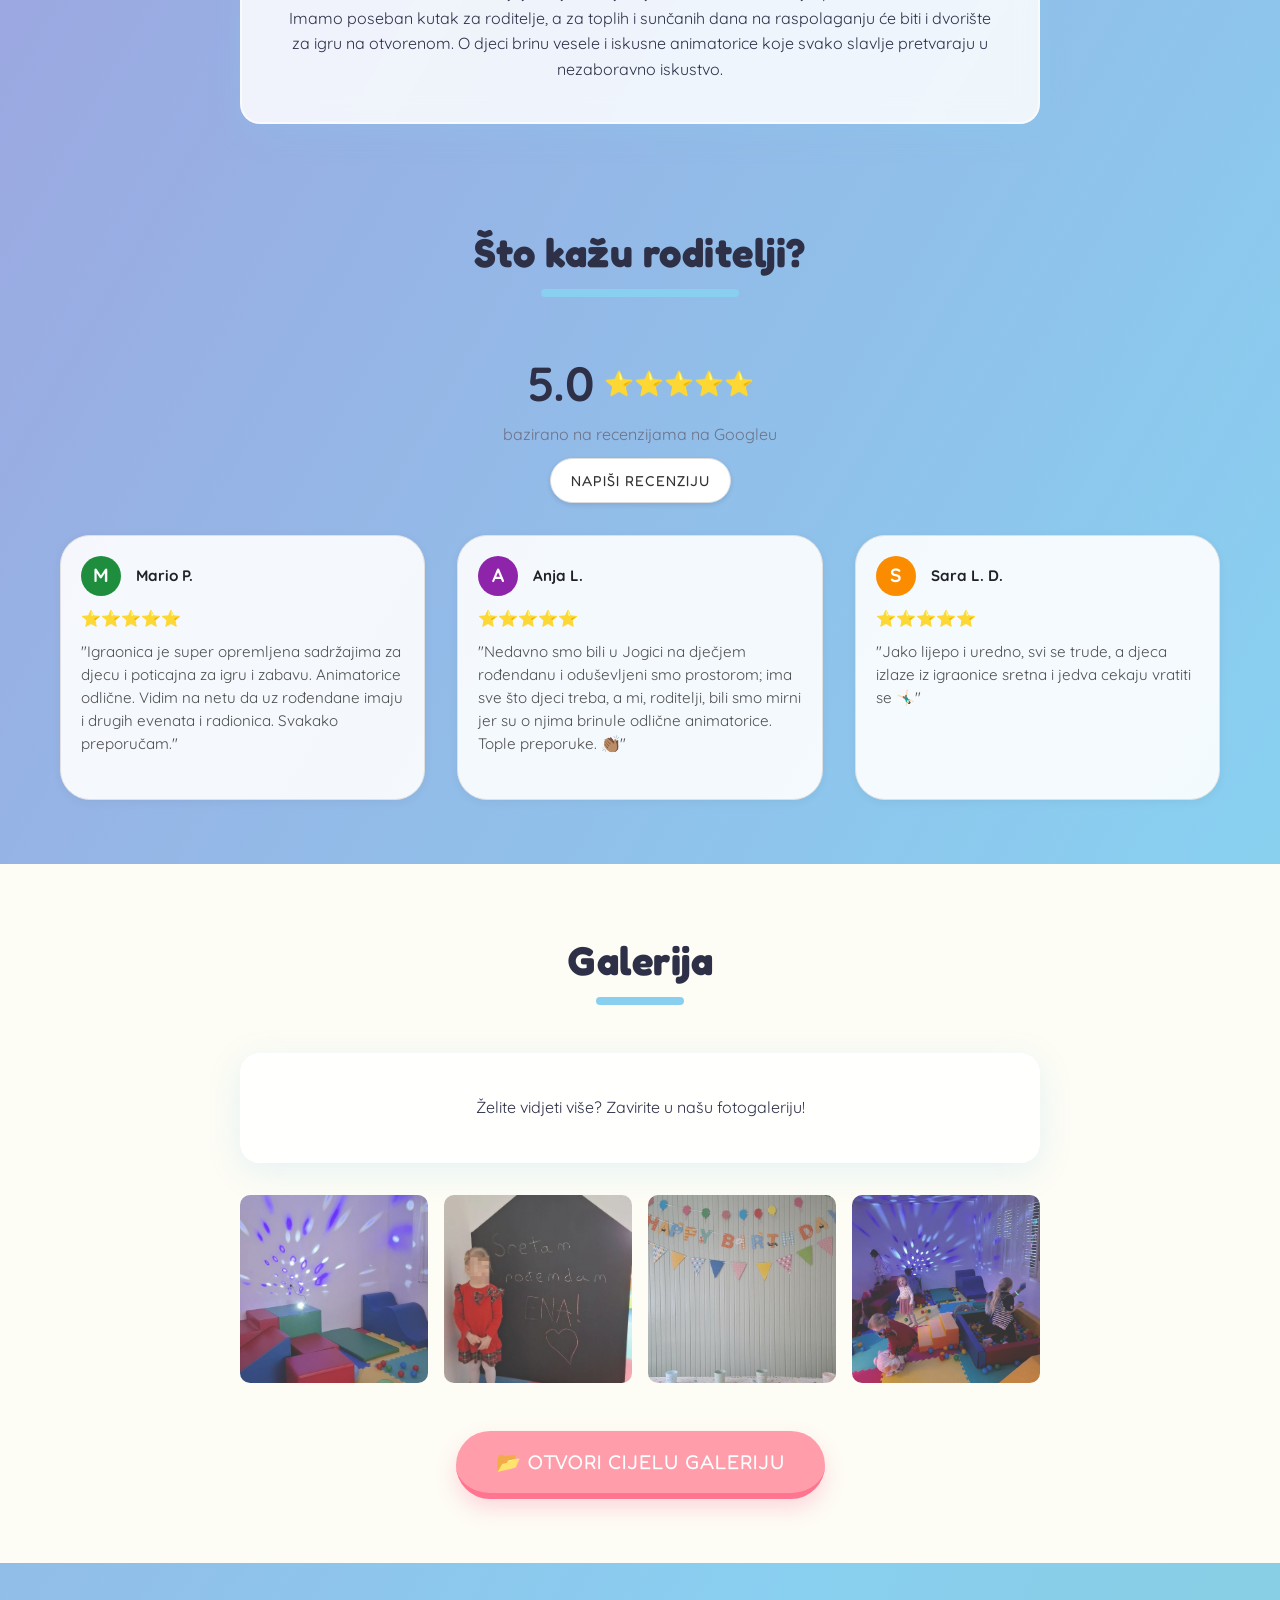
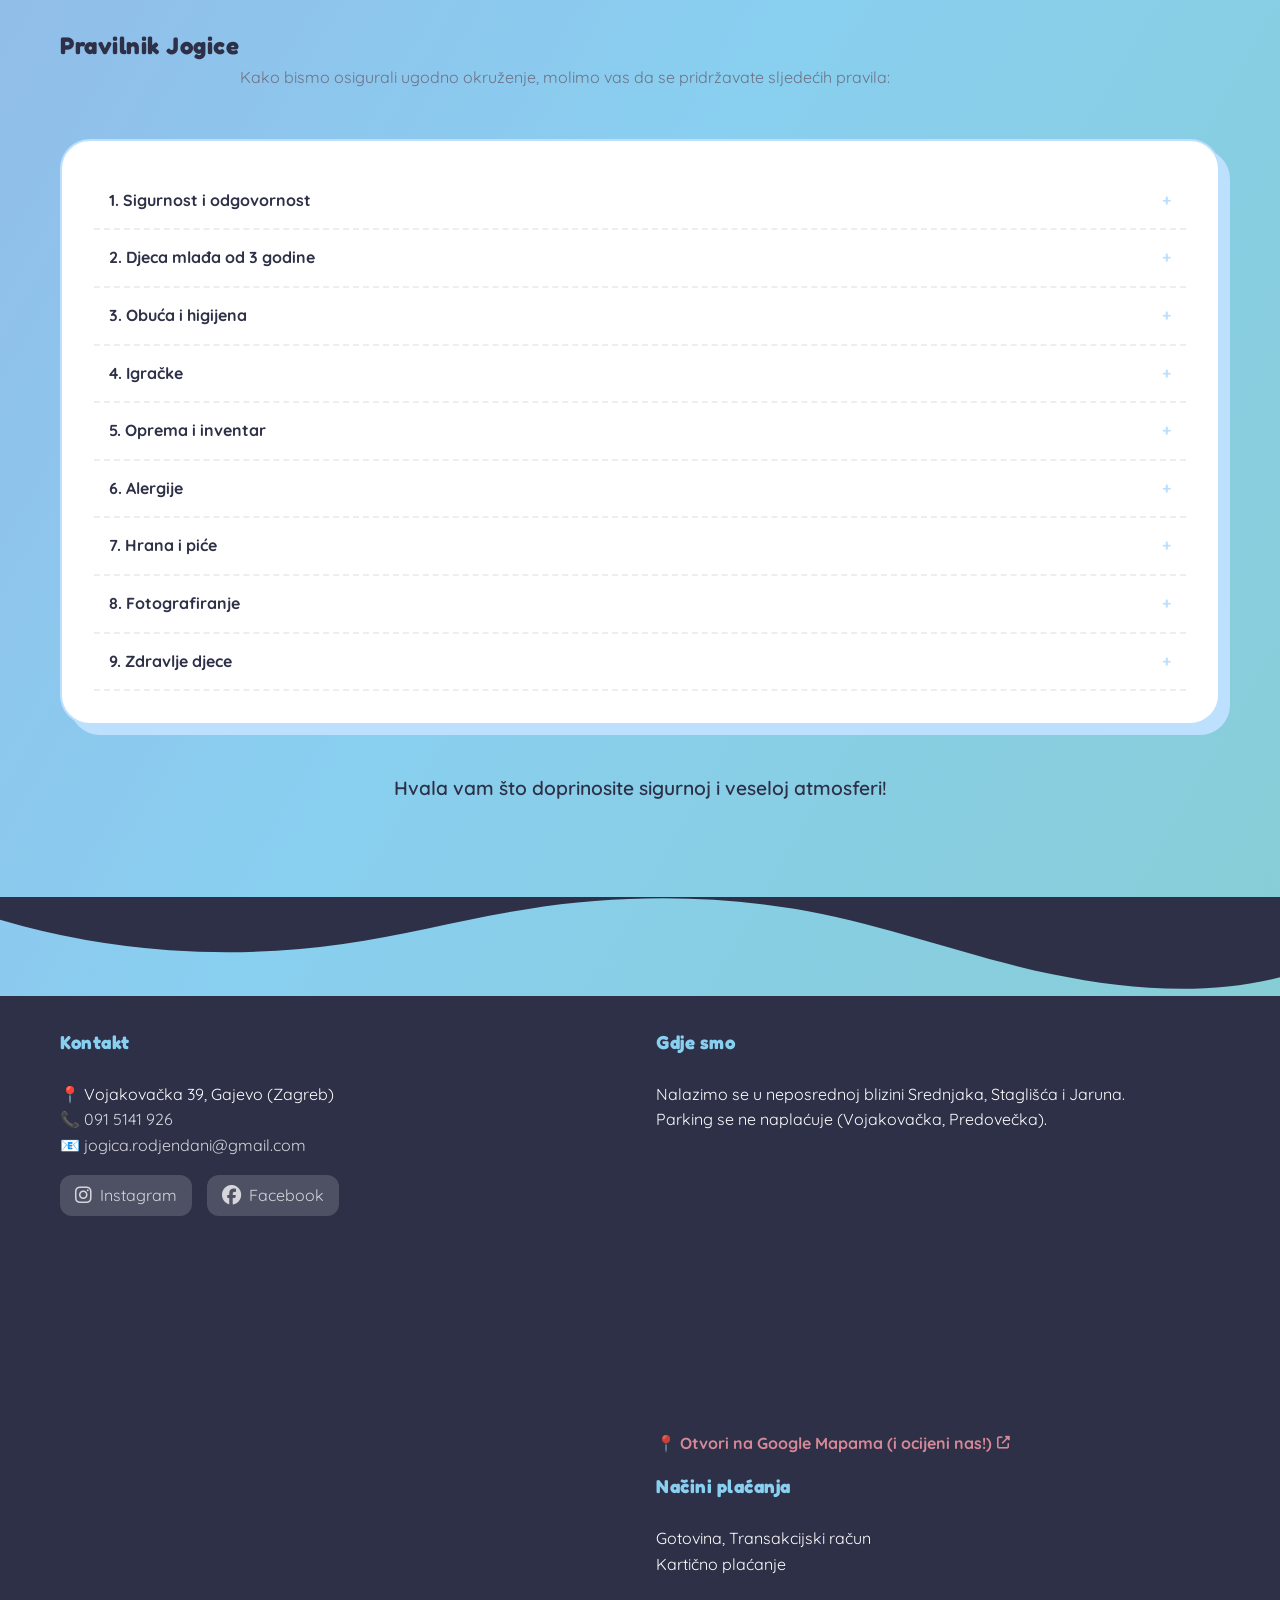
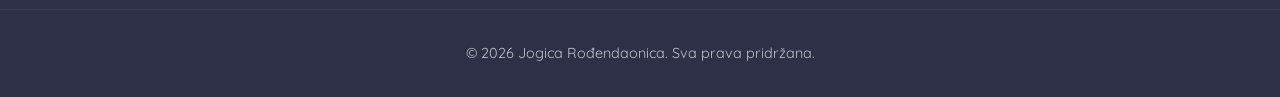
==== commit d3be691c: "Remove Google logo from review button" ====
--- a/index.html
+++ b/index.html
@@ -320,7 +320,6 @@
                 </div>
                 <p style="color: var(--color-text-light);">bazirano na recenzijama na Googleu</p>
                 <a href="https://www.google.com/search?q=Jogica+Ro%C4%91endaonica+reviews" target="_blank" class="btn" style="margin-top: 10px; font-size: 0.9rem; padding: 10px 20px; background-color: #fff; color: #333; border: 1px solid #ddd; box-shadow: 0 2px 5px rgba(0,0,0,0.1); display: inline-flex; align-items: center; gap: 8px;">
-                    <img src="https://upload.wikimedia.org/wikipedia/commons/5/53/Google_%22G%22_Logo.svg" width="20" height="20" alt="Google">
                     Napiši recenziju
                 </a>
             </div>
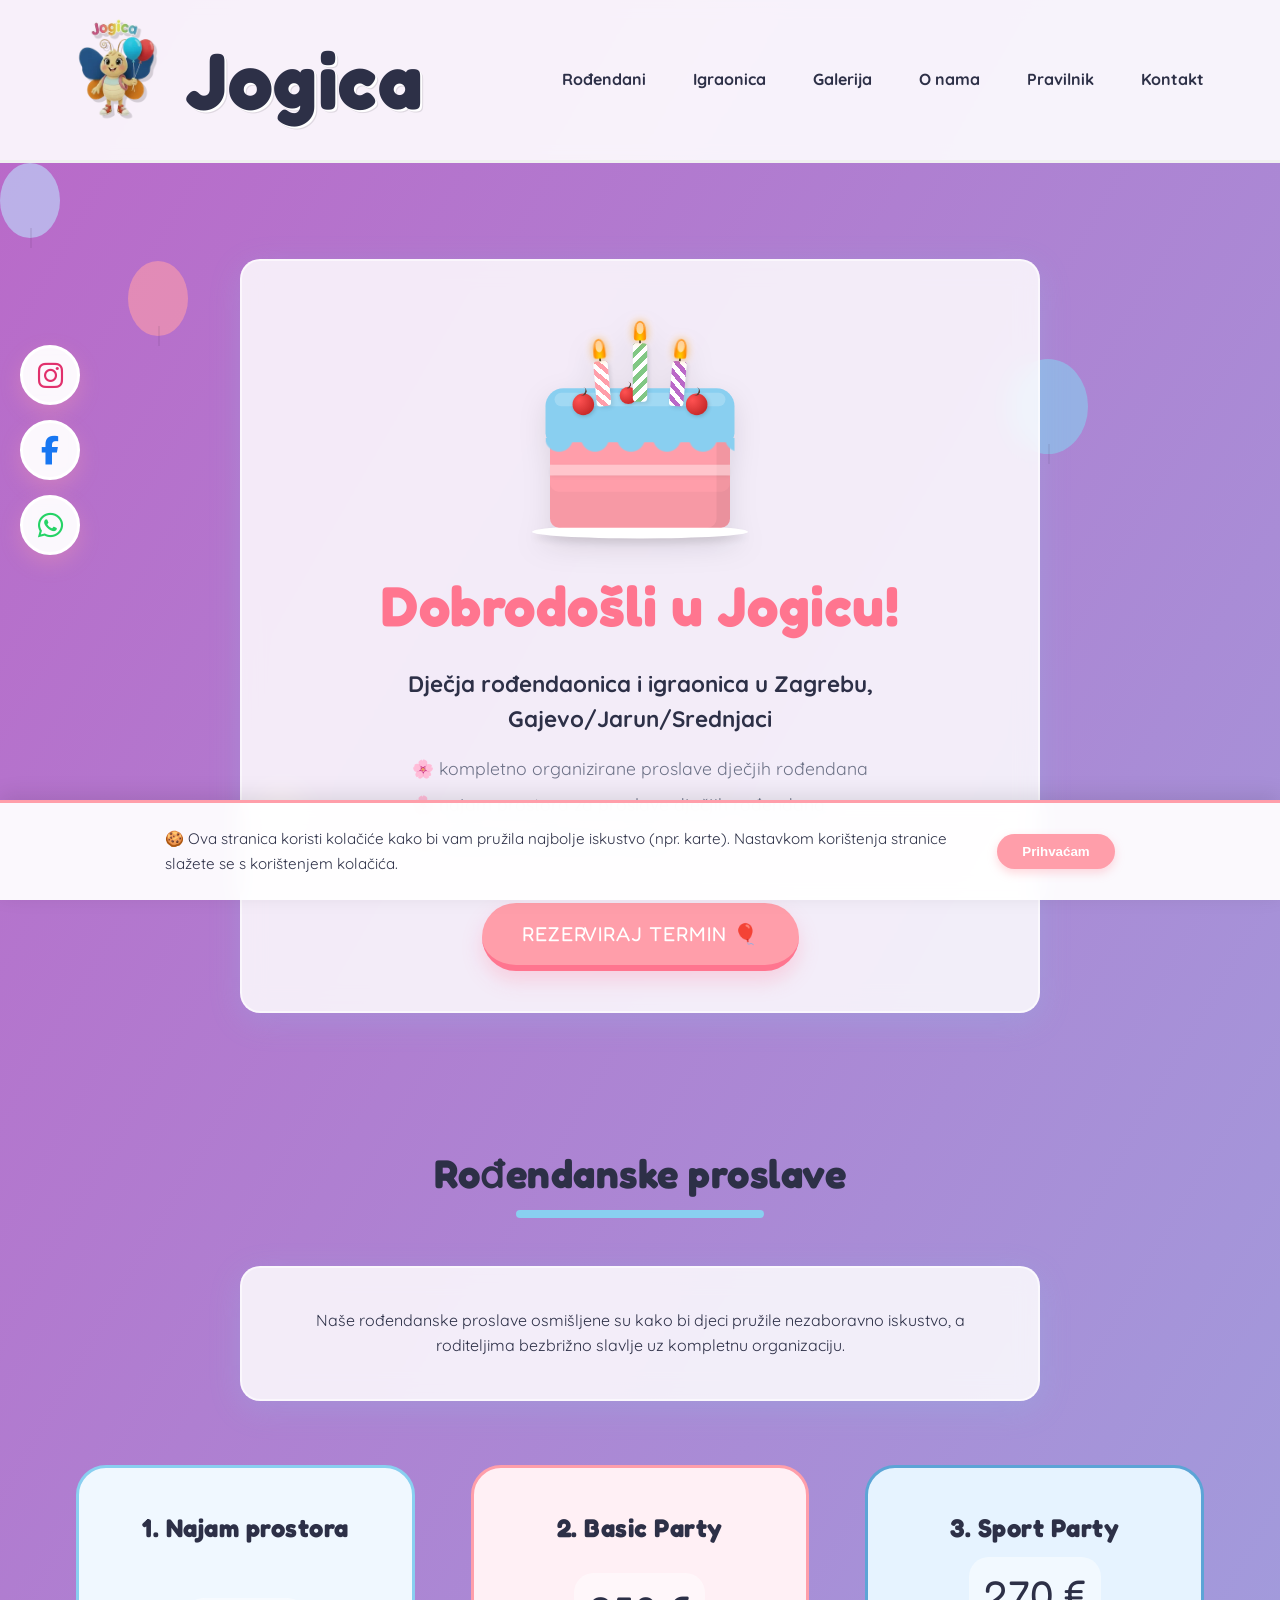
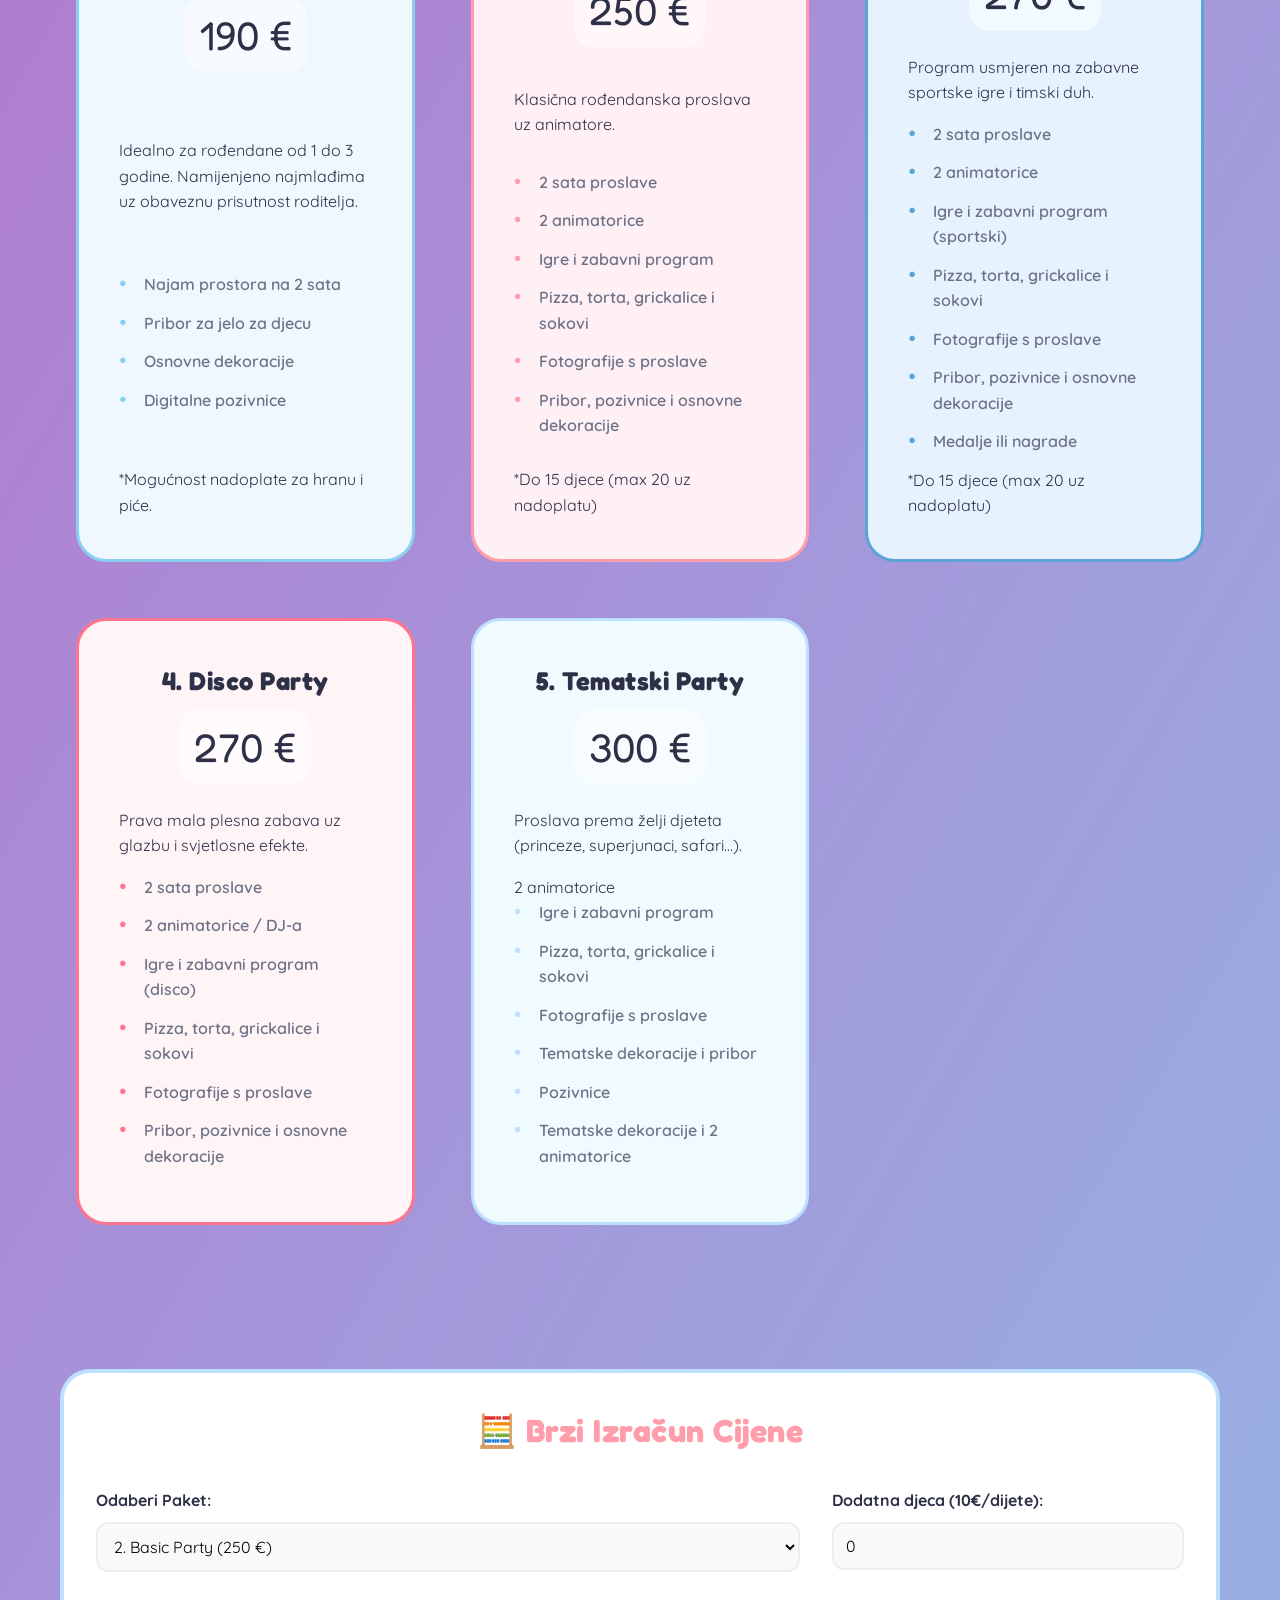
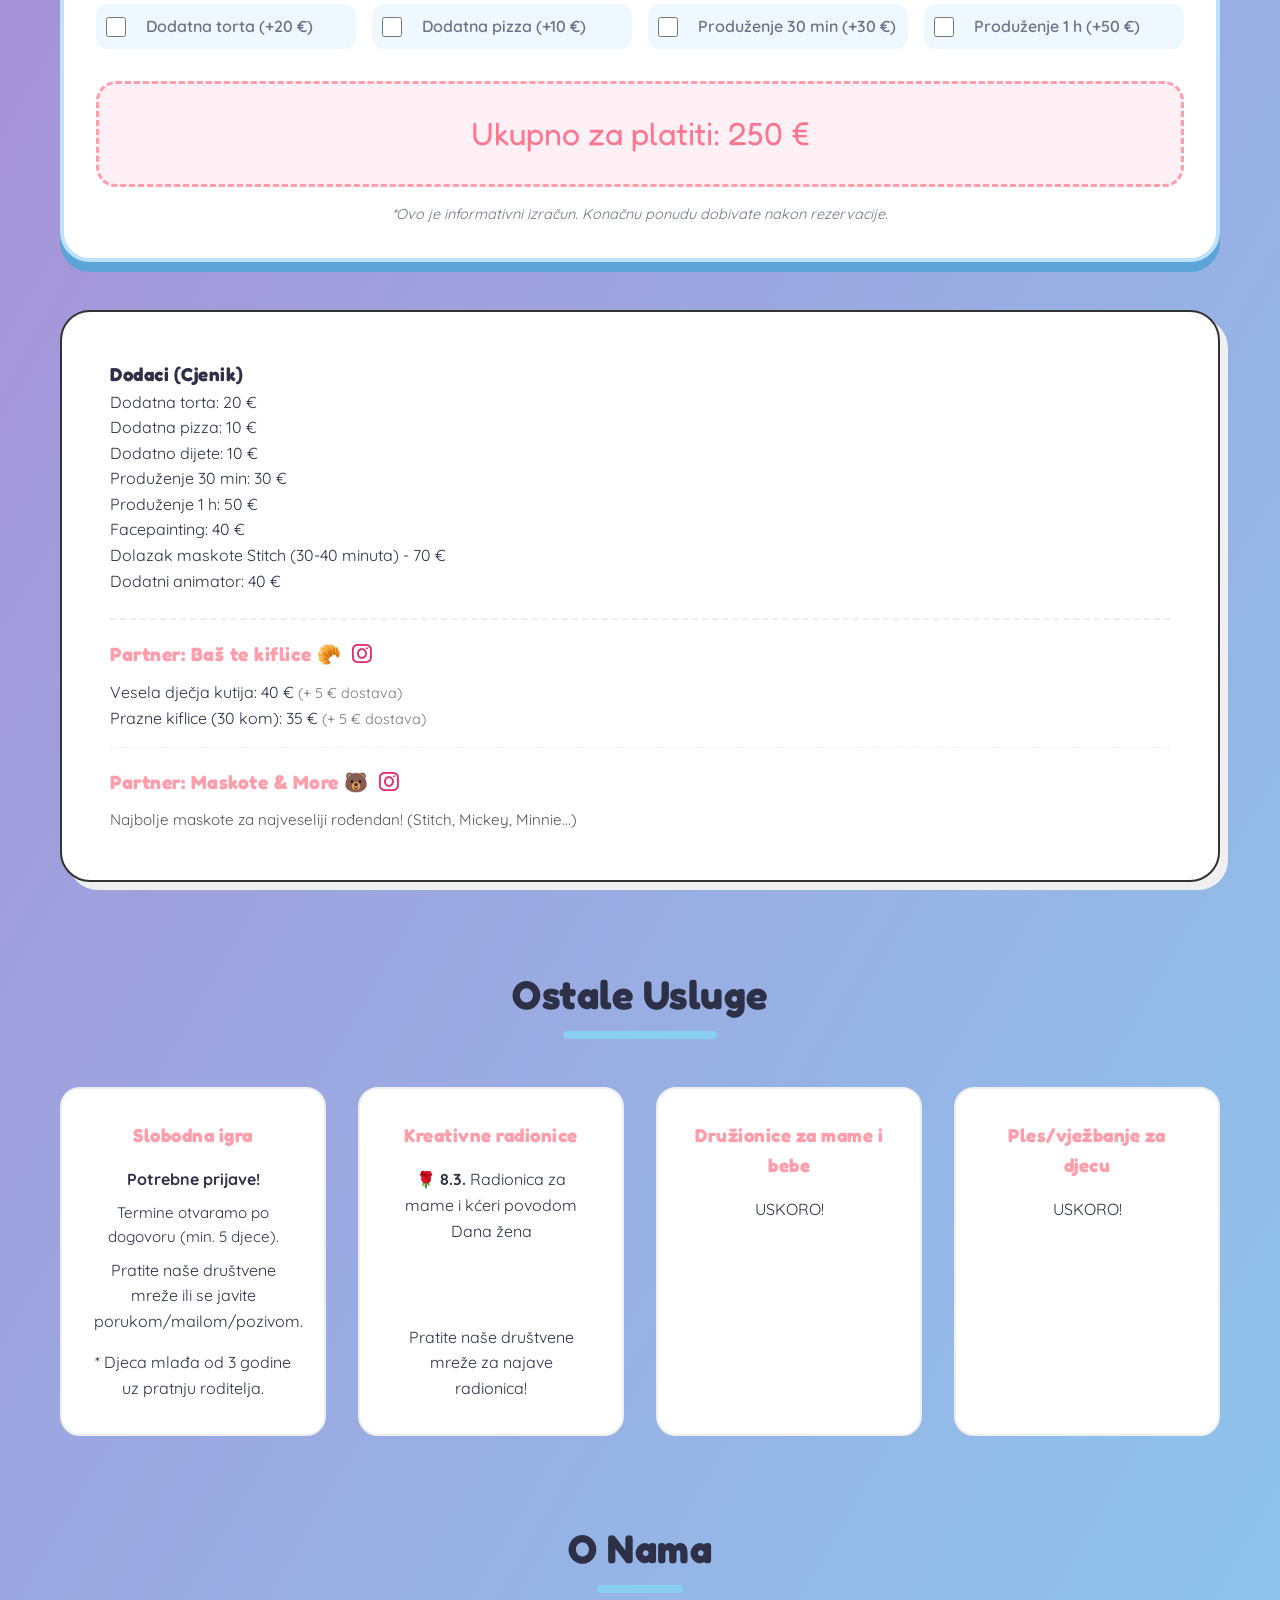
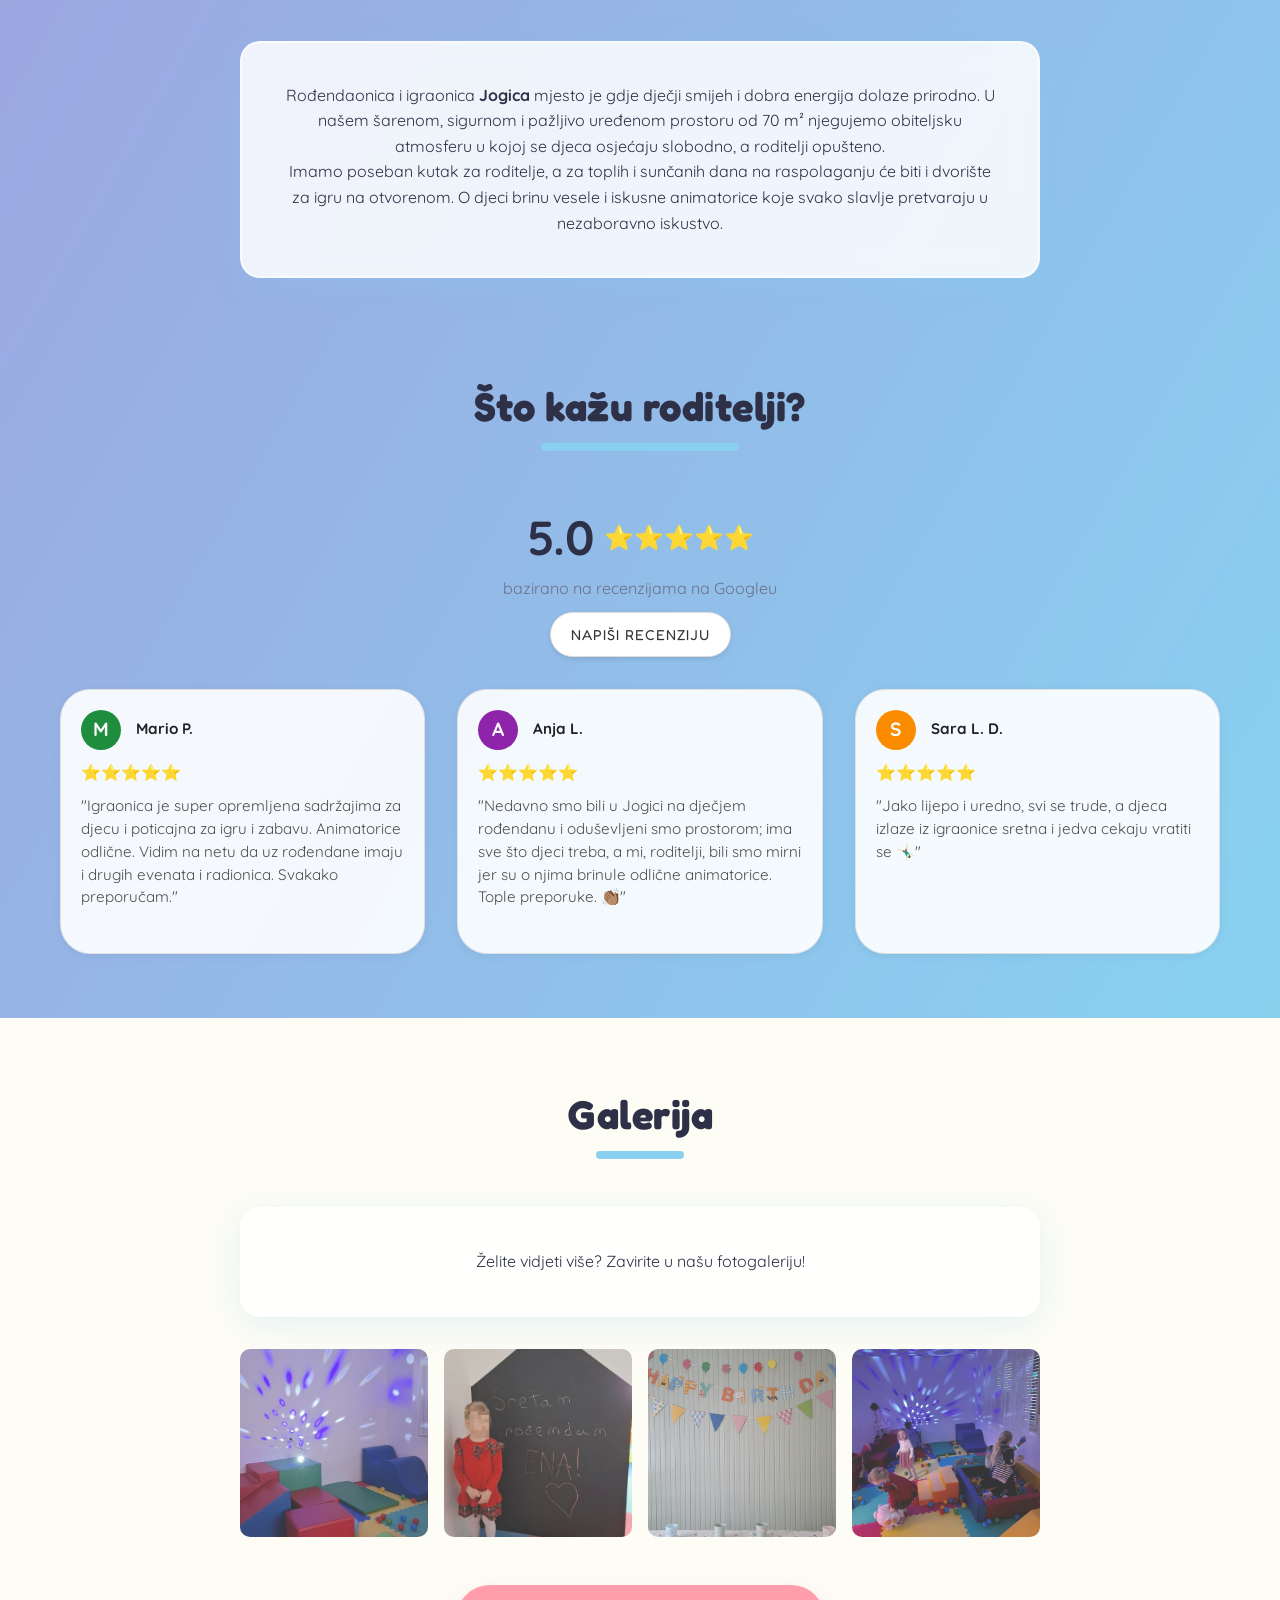
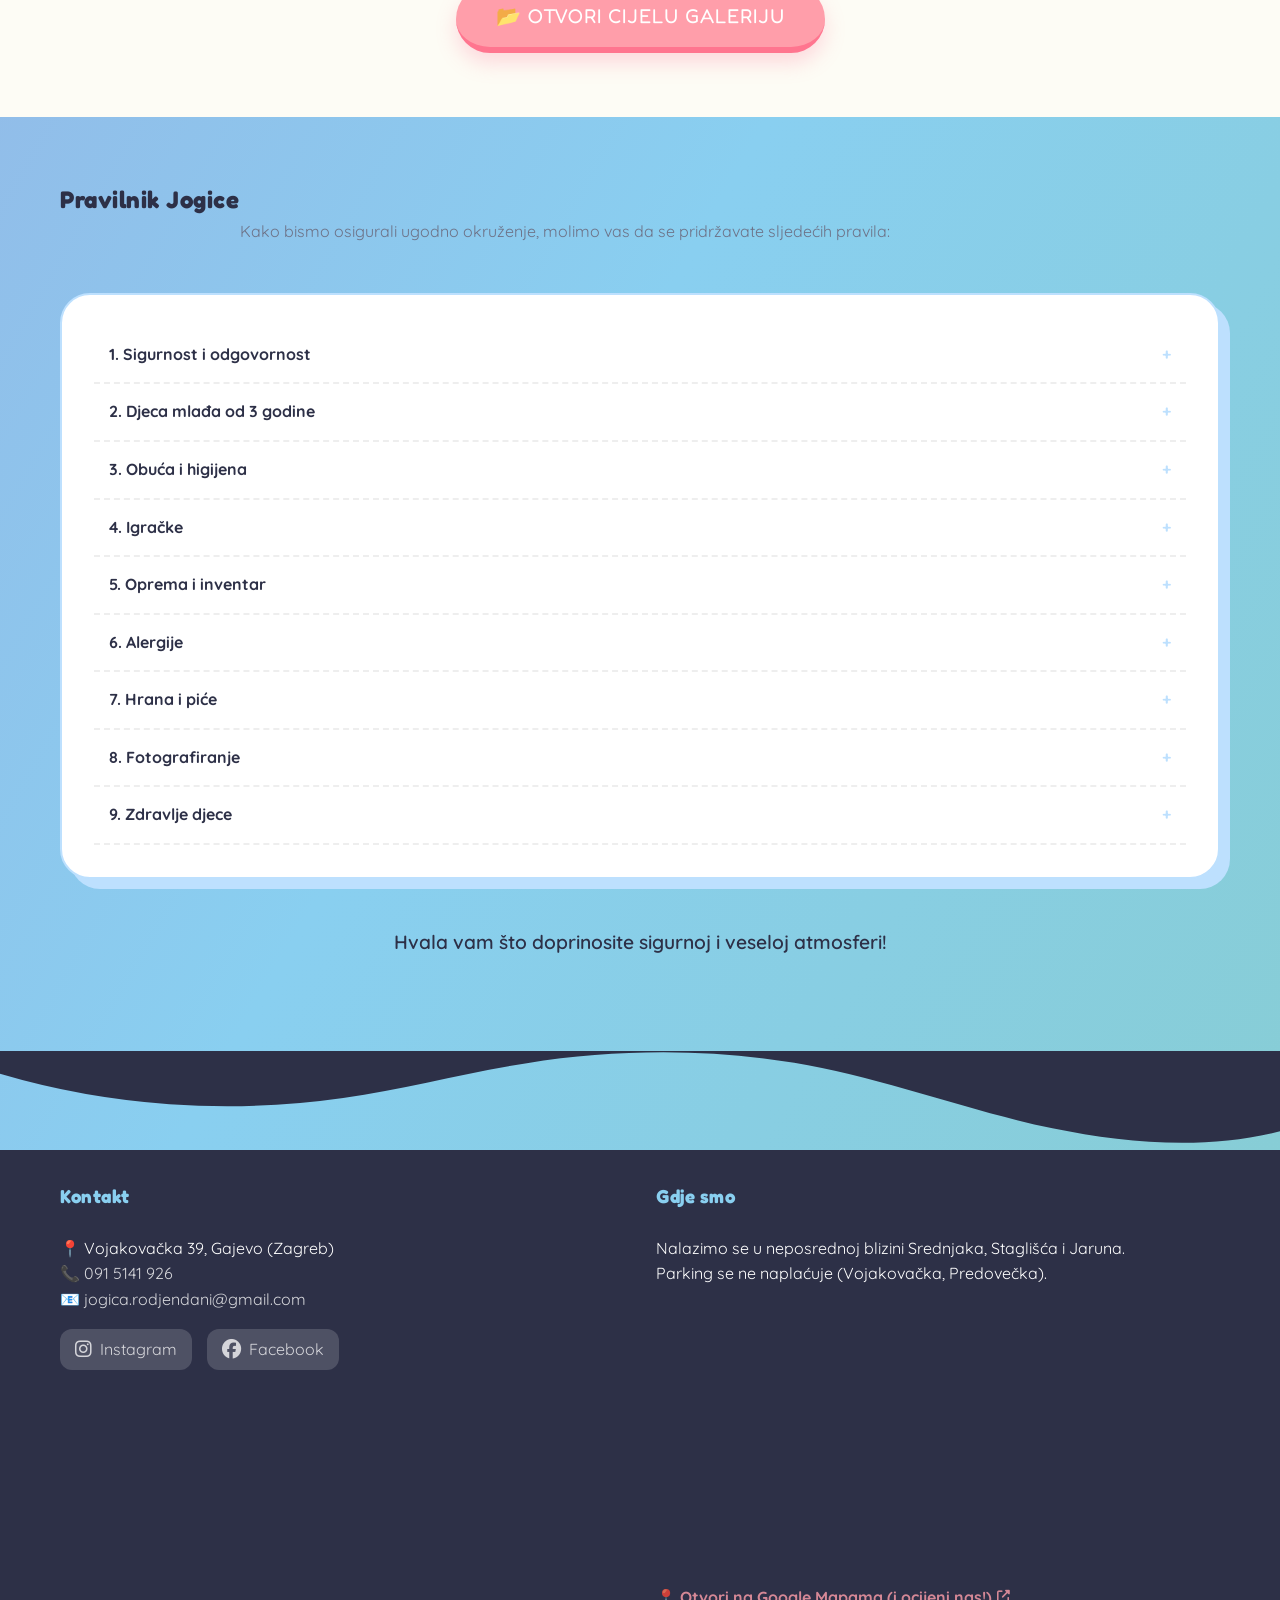
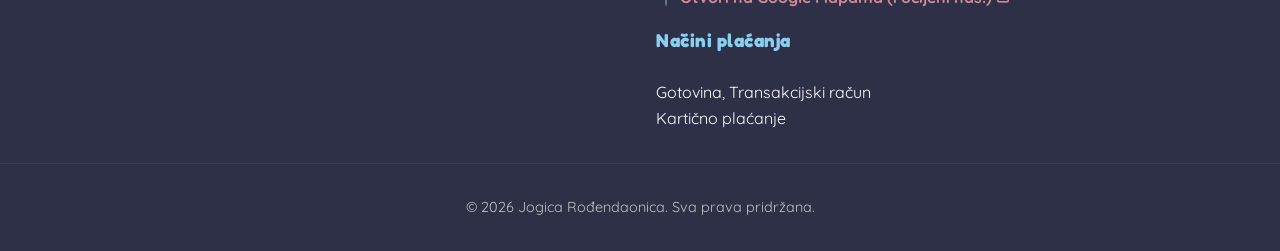
==== commit 0fcd38e7: "Ažuriranje index.html: osvježen opis usluga i poravnanje kartica" ====
--- a/index.html
+++ b/index.html
@@ -92,7 +92,13 @@
             </div>
 
             <h2>Dobrodošli u Jogicu!</h2>
-            <p>Mjesto gdje dječji smijeh i dobra energija dolaze prirodno.</p>
+            <p style="font-weight: 700; margin-bottom: 1rem;">Dječja rođendaonica i igraonica u Zagrebu, Gajevo/Jarun/Srednjaci</p>
+            <ul style="text-align: left; display: inline-block; margin-bottom: 2.5rem; color: var(--color-text-light); font-size: 1.1rem;">
+                <li style="margin-bottom: 0.5rem;">🌸 kompletno organizirane proslave dječjih rođendana</li>
+                <li style="margin-bottom: 0.5rem;">🌸 najam prostora za proslave dječjih rođendana</li>
+                <li style="margin-bottom: 0.5rem;">🌸 kreativne radionice za djecu</li>
+            </ul>
+            <br>
             <a href="#kontakt" class="btn">Rezerviraj termin 🎈</a>
         </div>
     </section>
@@ -273,20 +279,23 @@
             <h2 class="section-title">Ostale Usluge</h2>
             
             <div class="service-row">
-                <div class="service-item">
-                    <h3>Slobodna igra</h3>
-                    <p><strong>Ponedjeljak - Četvrtak: 16:00 - 20:00 (po dogovoru)</strong></p>
-                    <p>Cijena: 6 € / sat </p>
-                    <p>(2. sat 5 €, brat/sestra 5 €)</p>
-                    <p class="small">* Djeca mlađa od 3 godine uz pratnju roditelja.</p>
-                </div>
-                <div class="service-item">
-                    <h3>Kreativne radionice</h3>
-                    <ul class="workshop-list" style="list-style: none; padding: 0; margin-bottom: 1rem; text-align: left;">
-                        <li>📅 <strong>13.2.</strong> Origami radionica za djecu</li>
-                        <li>🎭 <strong>16.2.</strong> Maskenbal u Jogici</li>
-                    </ul>
-                    <p>Pratite naše društvene mreže za najave radionica!</p>
+                <div class="service-item" style="display: flex; flex-direction: column; justify-content: space-between; height: 100%;">
+                    <div>
+                        <h3>Slobodna igra</h3>
+                        <p><strong>Potrebne prijave!</strong></p>
+                        <p style="margin-top: 0.5rem; font-size: 0.95rem;">Termine otvaramo po dogovoru (min. 5 djece).</p>
+                        <p style="margin-top: 0.5rem; margin-bottom: 1rem;">Pratite naše društvene mreže ili se javite porukom/mailom/pozivom.</p>
+                    </div>
+                    <p class="small" style="margin-top: auto;">* Djeca mlađa od 3 godine uz pratnju roditelja.</p>
+                </div>
+                <div class="service-item" style="display: flex; flex-direction: column; justify-content: space-between; height: 100%;">
+                    <div>
+                        <h3>Kreativne radionice</h3>
+                        <ul class="workshop-list" style="list-style: none; padding: 0; margin-bottom: 1rem; text-align: center;">
+                            <li>🌹 <strong>8.3.</strong> Radionica za mame i kćeri povodom Dana žena</li>
+                        </ul>
+                    </div>
+                    <p style="margin-top: auto;">Pratite naše društvene mreže za najave radionica!</p>
                 </div>
                 <div class="service-item coming-soon">
                     <h3>Družionice za mame i bebe</h3>
